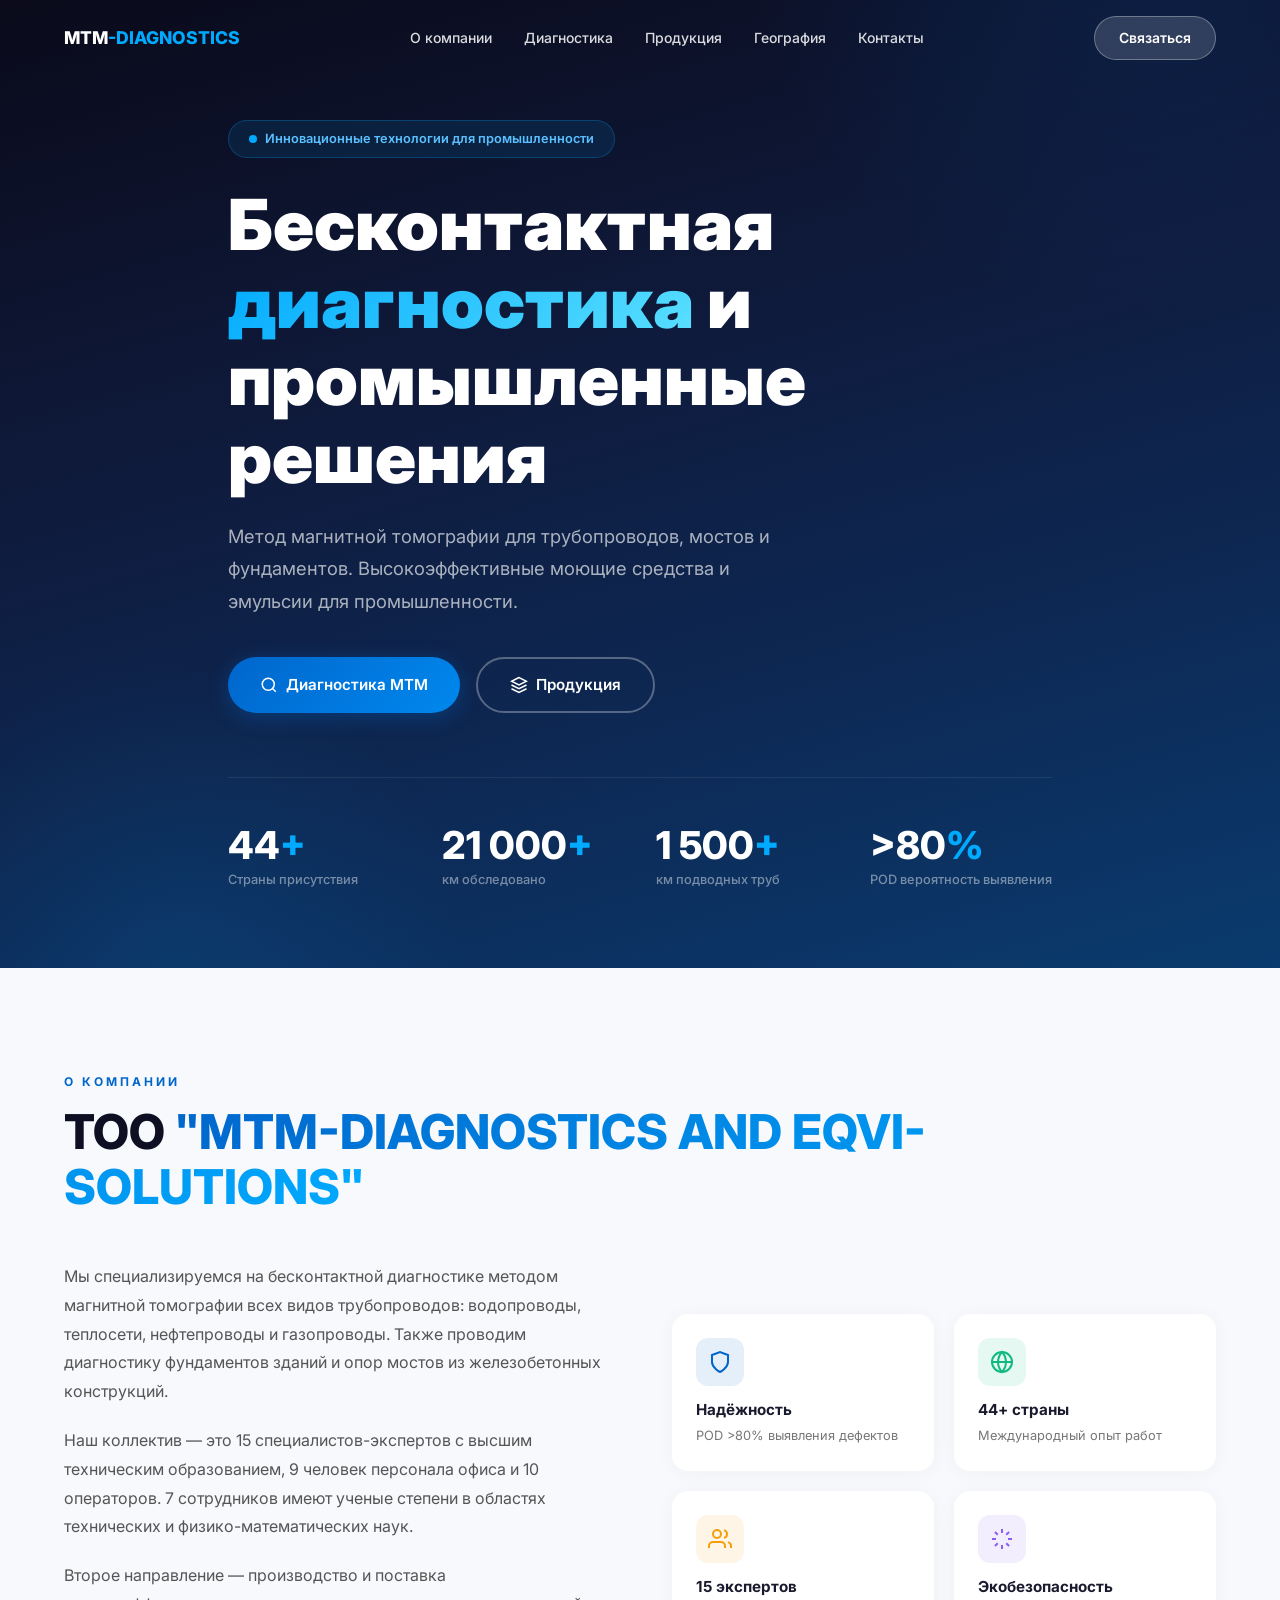
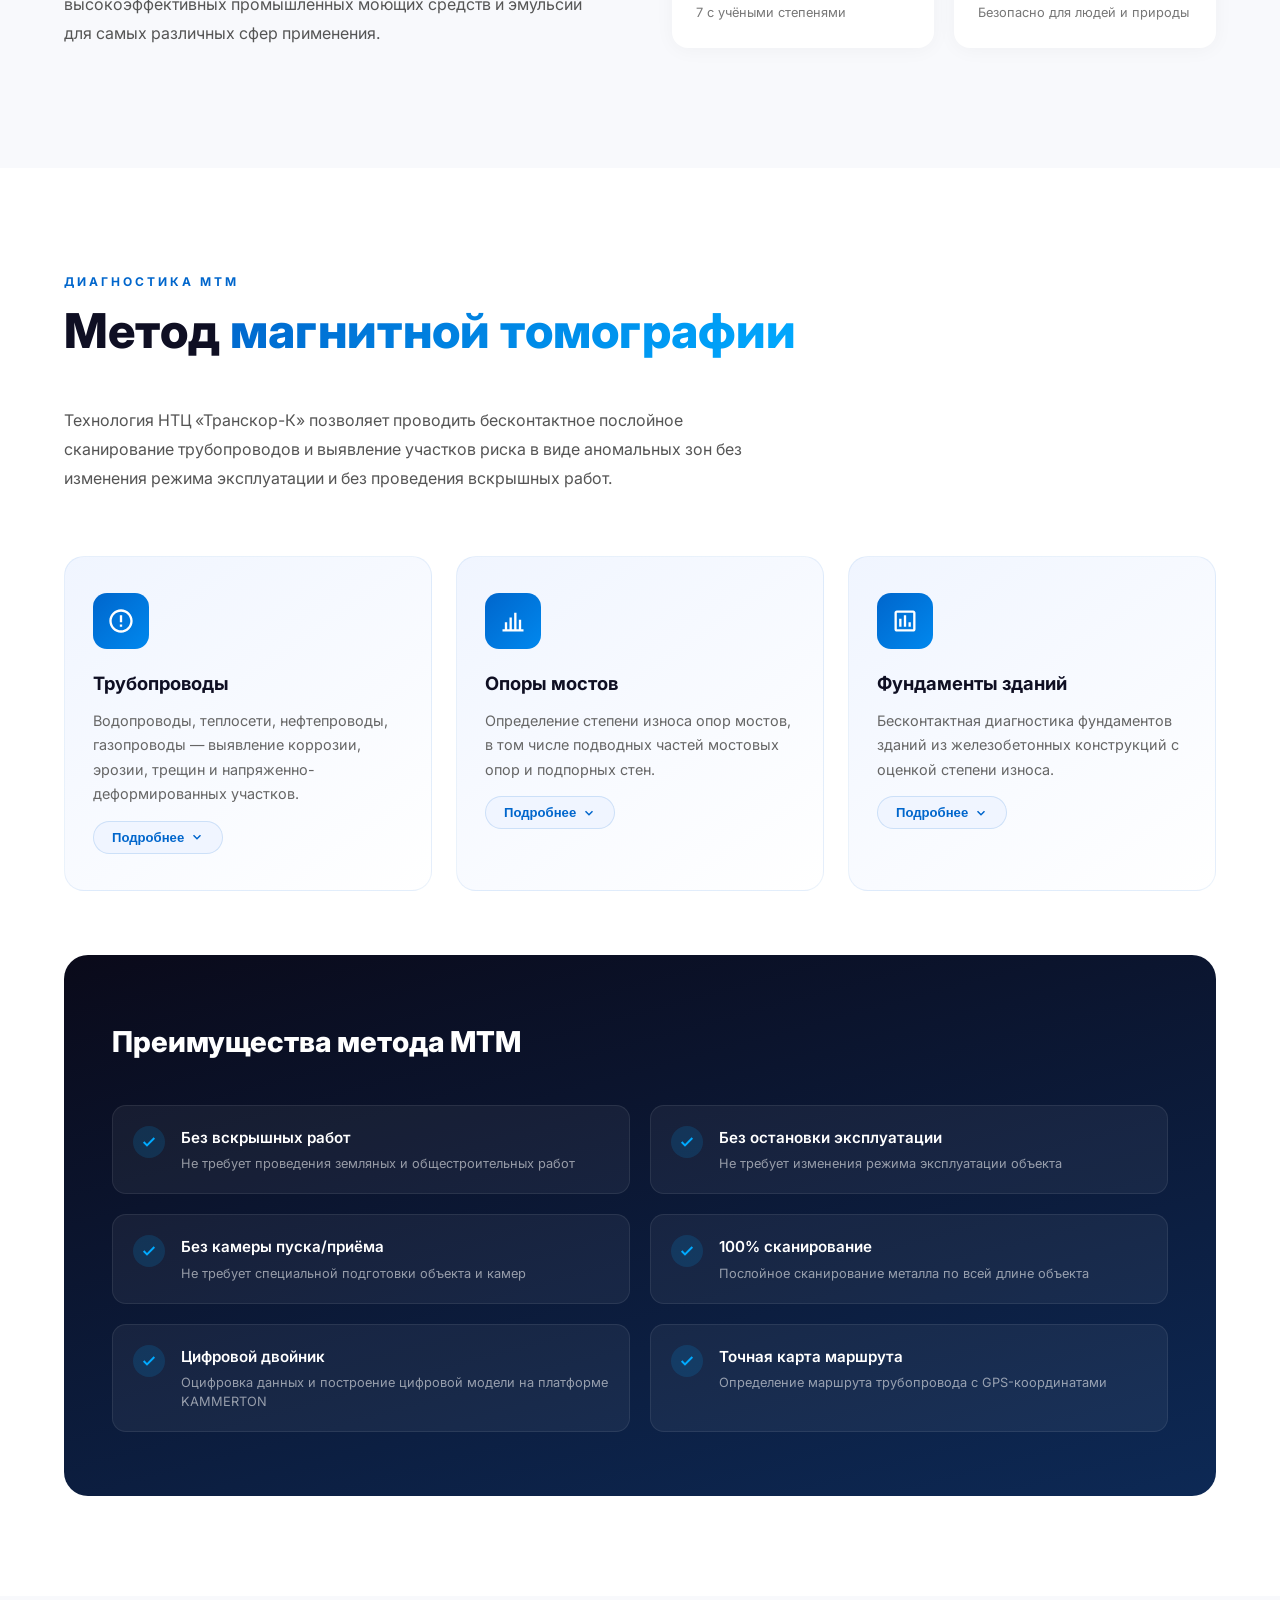
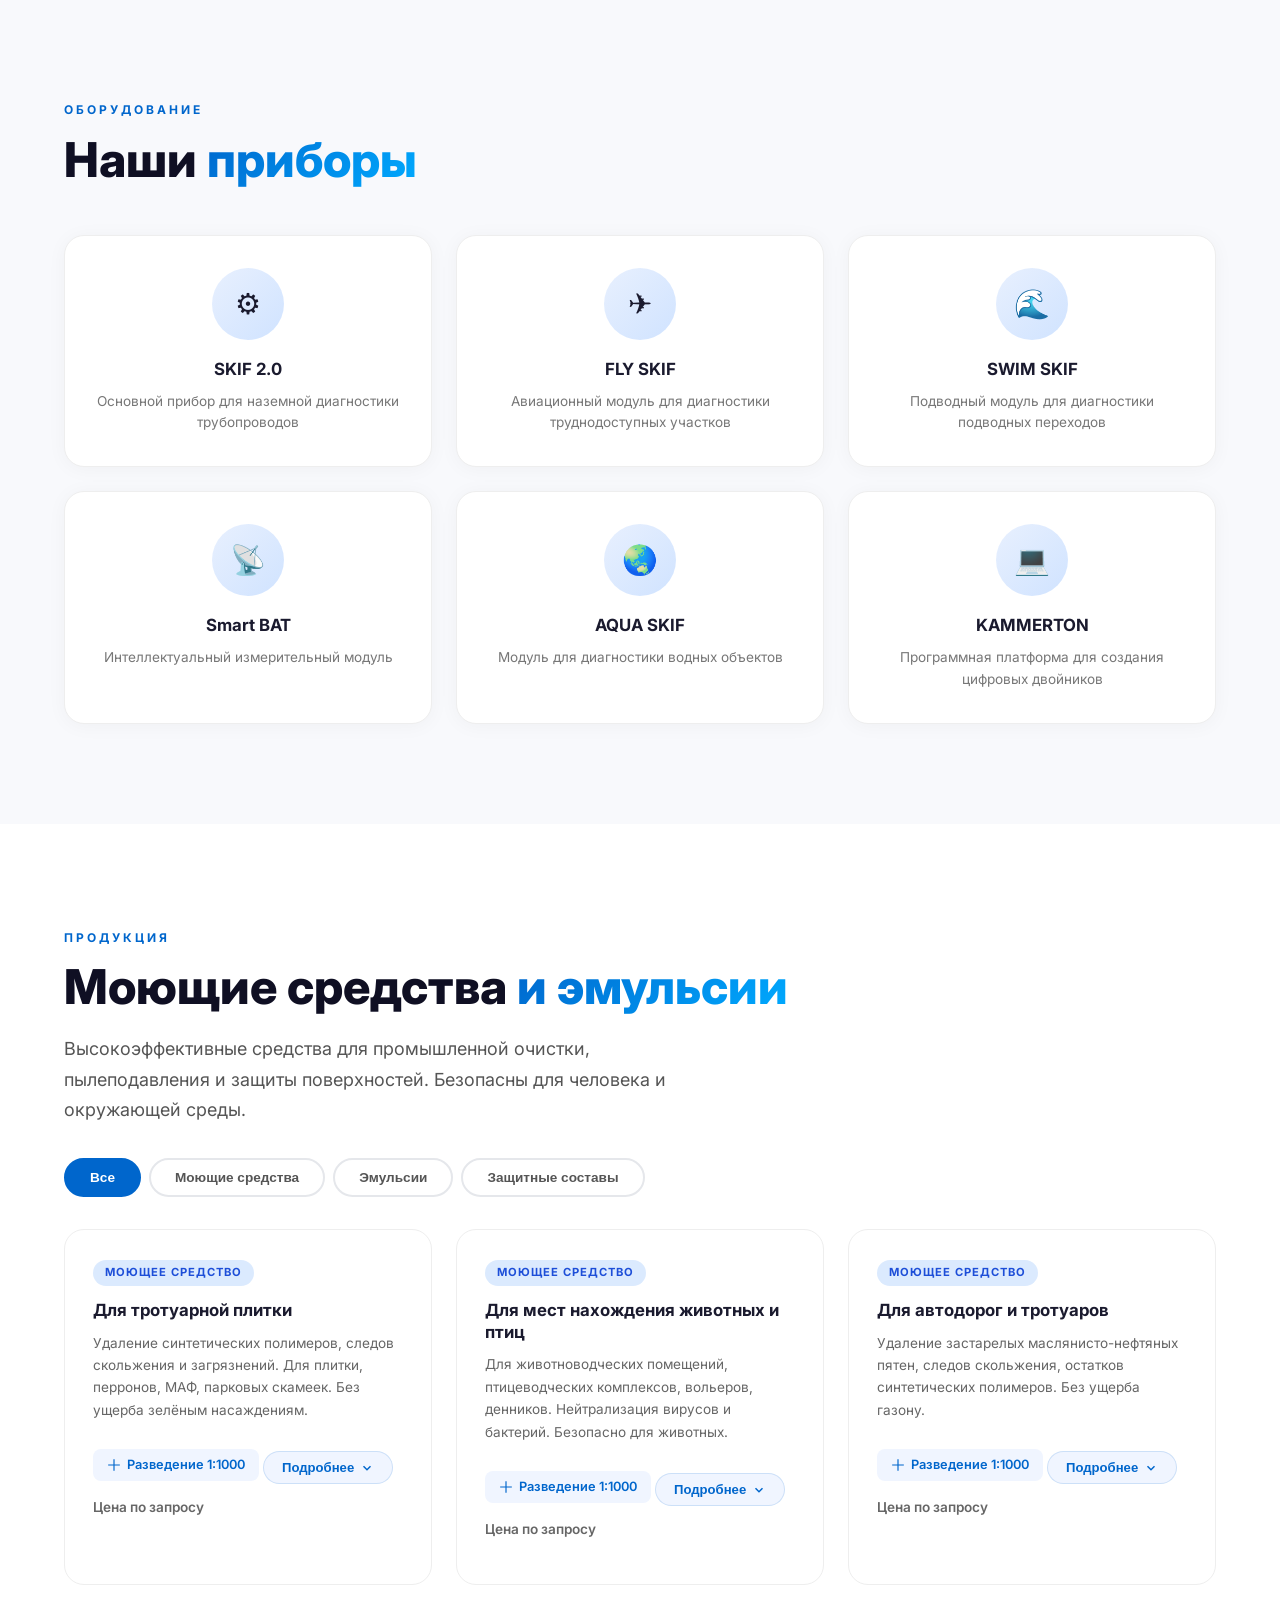
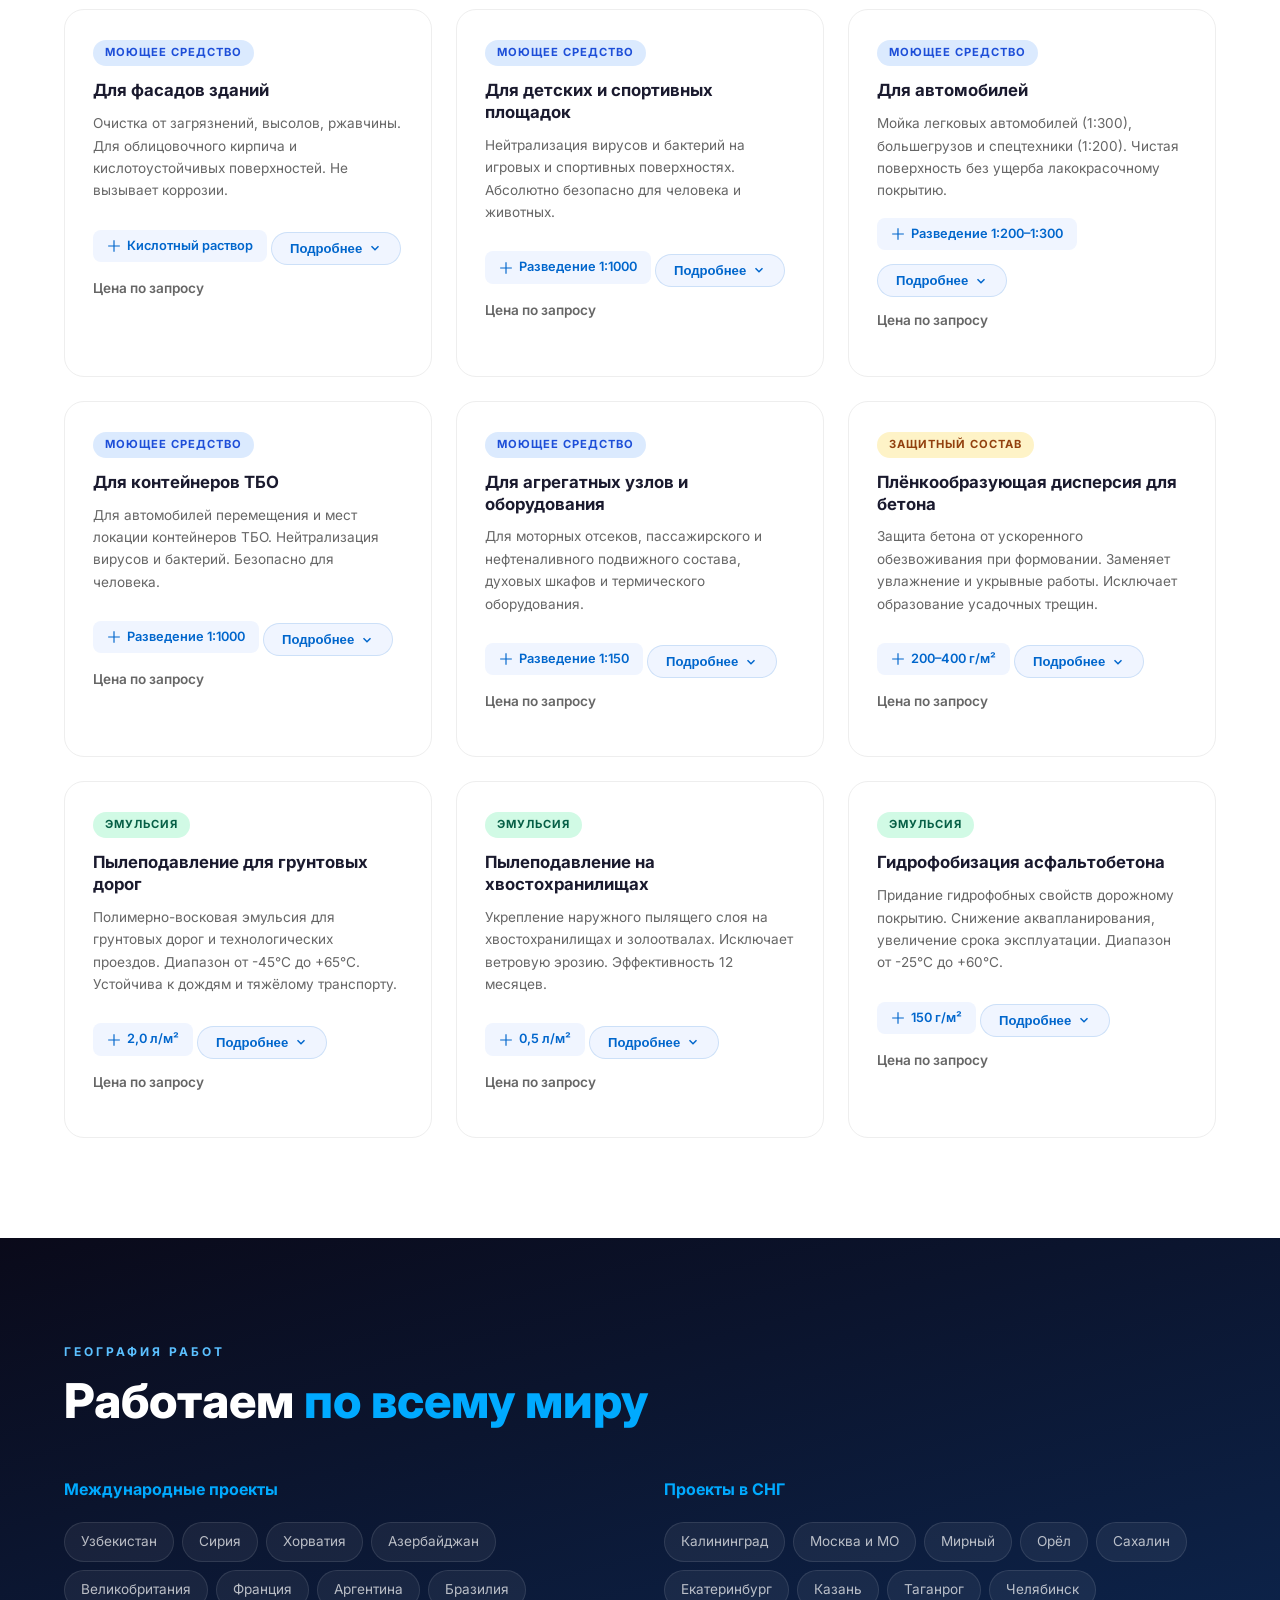
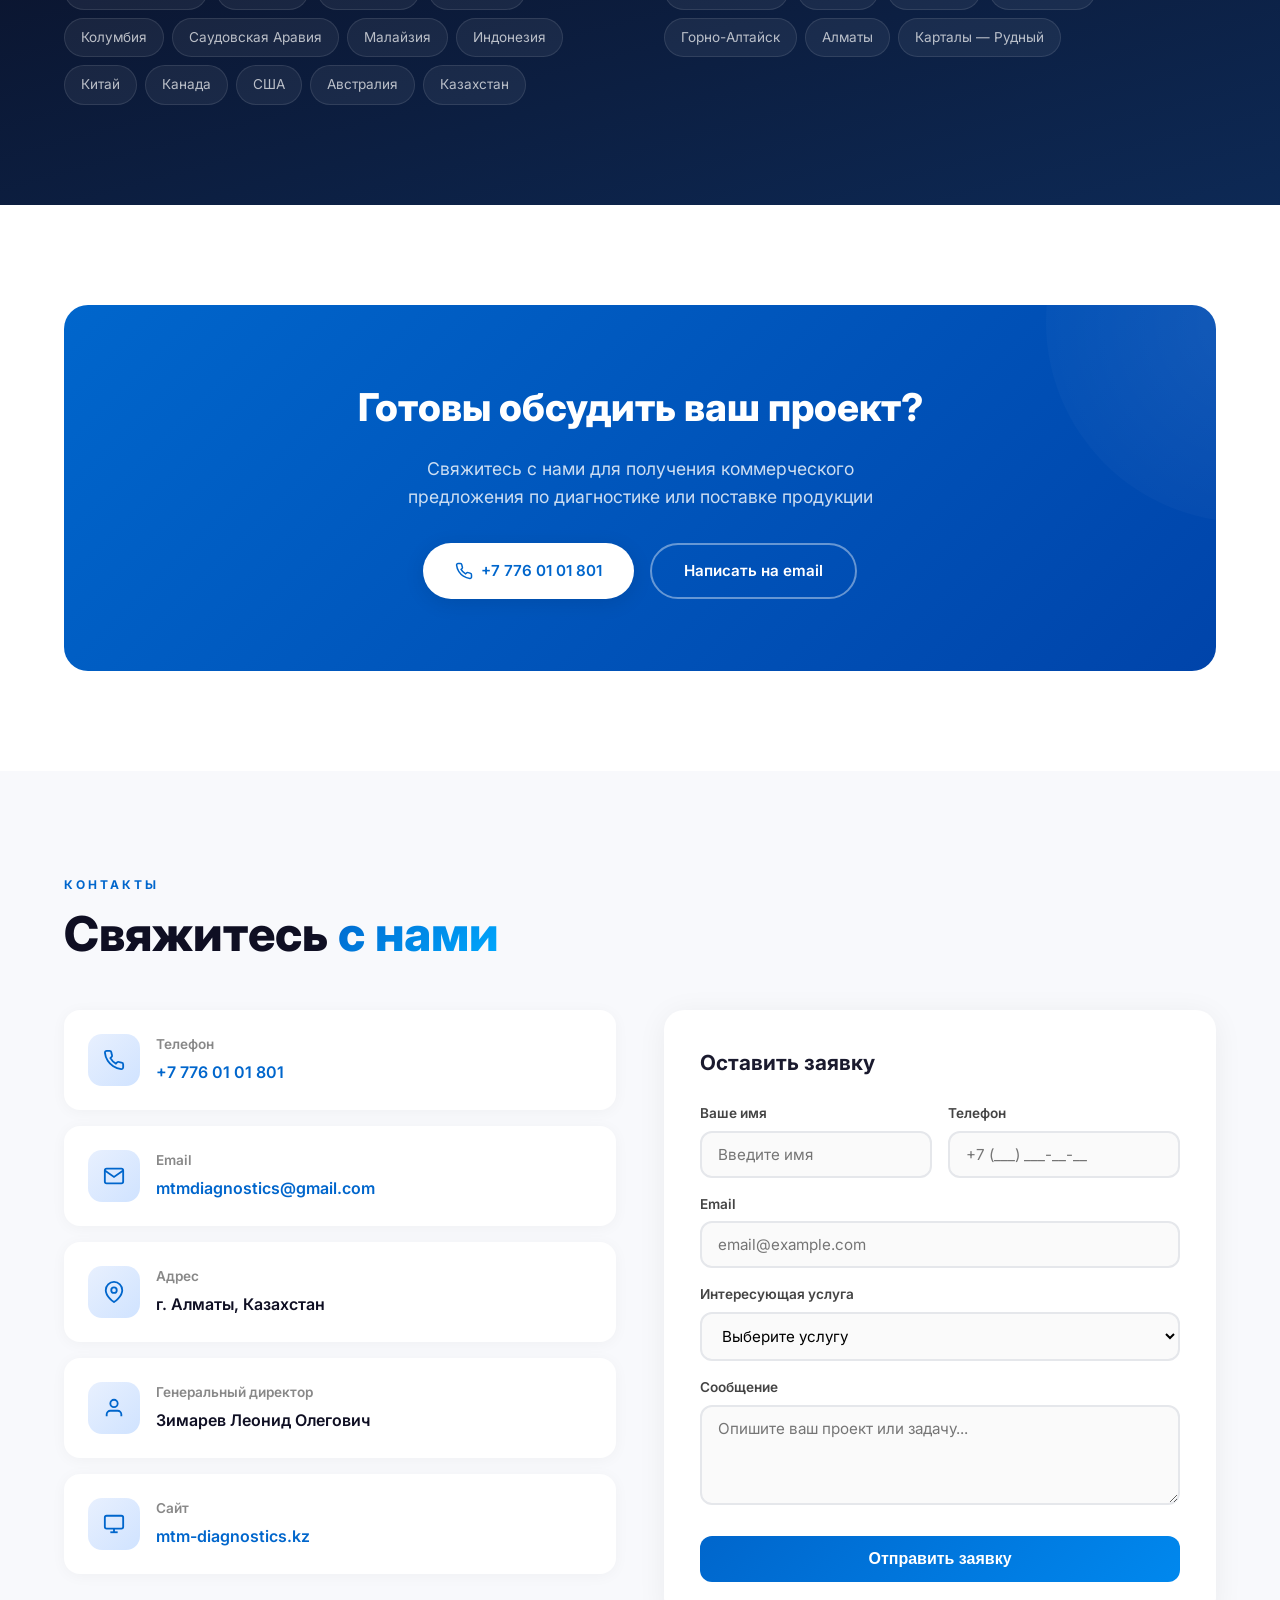
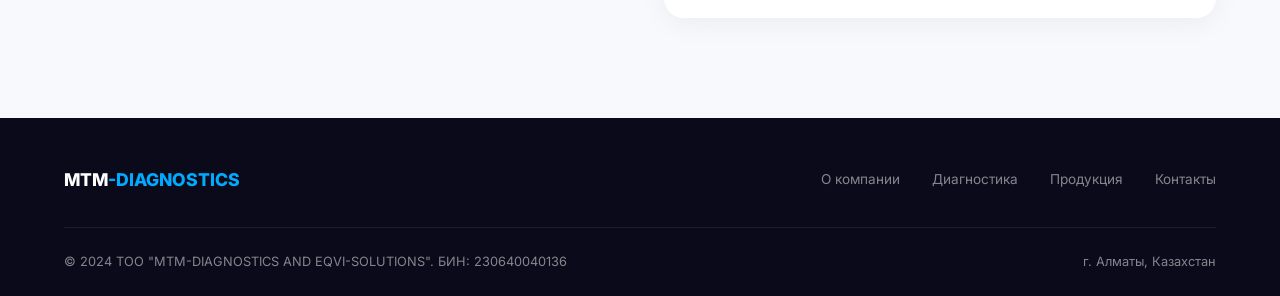
==== index.html @ fd458207 "Сайт MTM-DIAGNOSTICS AND EQVI-SOLUTIONS Одностраничный лендинг с двумя направлениями: - Бесконтактна" ====
<!DOCTYPE html>
<html lang="ru">
<head>
    <meta charset="UTF-8">
    <meta name="viewport" content="width=device-width, initial-scale=1.0">
    <title>MTM-DIAGNOSTICS AND EQVI-SOLUTIONS — Диагностика и промышленная химия</title>
    <link rel="preconnect" href="https://fonts.googleapis.com">
    <link href="https://fonts.googleapis.com/css2?family=Inter:wght@300;400;500;600;700;800;900&display=swap" rel="stylesheet">
    <style>
        /* ===== RESET & BASE ===== */
        *, *::before, *::after { margin: 0; padding: 0; box-sizing: border-box; }
        html { scroll-behavior: smooth; font-size: 16px; }
        body {
            font-family: 'Inter', sans-serif;
            color: #1a1a2e;
            background: #ffffff;
            line-height: 1.6;
            overflow-x: hidden;
        }
        a { text-decoration: none; color: inherit; }
        img { max-width: 100%; display: block; }

        /* ===== UTILITIES ===== */
        .container { max-width: 1200px; margin: 0 auto; padding: 0 24px; }
        .section { padding: 100px 0; }
        .section-label {
            display: inline-block;
            font-size: 0.75rem;
            font-weight: 700;
            letter-spacing: 3px;
            text-transform: uppercase;
            color: #0066CC;
            margin-bottom: 12px;
        }
        .section-title {
            font-size: clamp(2rem, 4vw, 3rem);
            font-weight: 800;
            line-height: 1.15;
            margin-bottom: 20px;
            color: #0f0f23;
        }
        .section-subtitle {
            font-size: 1.125rem;
            color: #555;
            max-width: 640px;
            line-height: 1.7;
        }
        .gradient-text {
            background: linear-gradient(135deg, #0066CC, #00AAFF);
            -webkit-background-clip: text;
            -webkit-text-fill-color: transparent;
            background-clip: text;
        }
        .btn {
            display: inline-flex;
            align-items: center;
            gap: 8px;
            padding: 14px 32px;
            border-radius: 50px;
            font-size: 0.95rem;
            font-weight: 600;
            cursor: pointer;
            border: none;
            transition: all 0.3s ease;
        }
        .btn-primary {
            background: linear-gradient(135deg, #0066CC, #0088EE);
            color: #fff;
            box-shadow: 0 4px 20px rgba(0, 102, 204, 0.35);
        }
        .btn-primary:hover {
            transform: translateY(-2px);
            box-shadow: 0 8px 30px rgba(0, 102, 204, 0.5);
        }
        .btn-outline {
            background: transparent;
            color: #0066CC;
            border: 2px solid #0066CC;
        }
        .btn-outline:hover {
            background: #0066CC;
            color: #fff;
        }
        .btn-white {
            background: #fff;
            color: #0066CC;
            box-shadow: 0 4px 20px rgba(0,0,0,0.1);
        }
        .btn-white:hover {
            transform: translateY(-2px);
            box-shadow: 0 8px 30px rgba(0,0,0,0.15);
        }

        /* ===== ANIMATIONS ===== */
        .fade-up {
            opacity: 0;
            transform: translateY(40px);
            transition: opacity 0.7s ease, transform 0.7s ease;
        }
        .fade-up.visible {
            opacity: 1;
            transform: translateY(0);
        }

        /* ===== NAVBAR ===== */
        .navbar {
            position: fixed;
            top: 0;
            left: 0;
            right: 0;
            z-index: 1000;
            padding: 16px 0;
            transition: all 0.3s ease;
        }
        .navbar.scrolled {
            background: rgba(255,255,255,0.95);
            backdrop-filter: blur(20px);
            box-shadow: 0 2px 30px rgba(0,0,0,0.06);
            padding: 10px 0;
        }
        .navbar .container {
            display: flex;
            justify-content: space-between;
            align-items: center;
        }
        .nav-logo {
            font-size: 1.1rem;
            font-weight: 800;
            color: #fff;
            transition: color 0.3s;
        }
        .navbar.scrolled .nav-logo { color: #0f0f23; }
        .nav-logo span { color: #00AAFF; }
        .nav-links {
            display: flex;
            list-style: none;
            gap: 32px;
        }
        .nav-links a {
            font-size: 0.875rem;
            font-weight: 500;
            color: rgba(255,255,255,0.85);
            transition: color 0.3s;
        }
        .navbar.scrolled .nav-links a { color: #444; }
        .nav-links a:hover { color: #00AAFF; }
        .nav-cta {
            font-size: 0.875rem;
            font-weight: 600;
            padding: 10px 24px;
            border-radius: 50px;
            background: rgba(255,255,255,0.15);
            color: #fff;
            border: 1px solid rgba(255,255,255,0.3);
            transition: all 0.3s;
        }
        .navbar.scrolled .nav-cta {
            background: #0066CC;
            color: #fff;
            border-color: #0066CC;
        }
        .nav-cta:hover { transform: translateY(-1px); }
        .nav-burger {
            display: none;
            flex-direction: column;
            gap: 5px;
            cursor: pointer;
            background: none;
            border: none;
            padding: 4px;
        }
        .nav-burger span {
            width: 24px;
            height: 2px;
            background: #fff;
            border-radius: 2px;
            transition: all 0.3s;
        }
        .navbar.scrolled .nav-burger span { background: #0f0f23; }

        /* ===== HERO ===== */
        .hero {
            position: relative;
            min-height: 100vh;
            display: flex;
            align-items: center;
            background: linear-gradient(165deg, #0a0a1a 0%, #0f1b3d 40%, #0d2955 70%, #0a3b6e 100%);
            overflow: hidden;
        }
        .hero::before {
            content: '';
            position: absolute;
            top: -50%;
            right: -20%;
            width: 800px;
            height: 800px;
            background: radial-gradient(circle, rgba(0,102,204,0.15) 0%, transparent 70%);
            border-radius: 50%;
        }
        .hero::after {
            content: '';
            position: absolute;
            bottom: -30%;
            left: -10%;
            width: 600px;
            height: 600px;
            background: radial-gradient(circle, rgba(0,170,255,0.1) 0%, transparent 70%);
            border-radius: 50%;
        }
        .hero-content {
            position: relative;
            z-index: 2;
            padding: 120px 0 80px;
        }
        .hero-badge {
            display: inline-flex;
            align-items: center;
            gap: 8px;
            padding: 8px 20px;
            background: rgba(0,170,255,0.1);
            border: 1px solid rgba(0,170,255,0.25);
            border-radius: 50px;
            font-size: 0.8rem;
            font-weight: 600;
            color: #5bc0ff;
            margin-bottom: 28px;
        }
        .hero-badge::before {
            content: '';
            width: 8px;
            height: 8px;
            background: #00AAFF;
            border-radius: 50%;
            animation: pulse 2s infinite;
        }
        @keyframes pulse {
            0%, 100% { opacity: 1; transform: scale(1); }
            50% { opacity: 0.5; transform: scale(1.5); }
        }
        .hero h1 {
            font-size: clamp(2.5rem, 5.5vw, 4.5rem);
            font-weight: 900;
            color: #fff;
            line-height: 1.1;
            margin-bottom: 24px;
            max-width: 800px;
        }
        .hero h1 .highlight {
            background: linear-gradient(135deg, #00AAFF, #5be0ff);
            -webkit-background-clip: text;
            -webkit-text-fill-color: transparent;
            background-clip: text;
        }
        .hero p {
            font-size: 1.15rem;
            color: rgba(255,255,255,0.65);
            max-width: 560px;
            line-height: 1.75;
            margin-bottom: 40px;
        }
        .hero-buttons { display: flex; gap: 16px; flex-wrap: wrap; margin-bottom: 64px; }
        .hero-stats {
            display: grid;
            grid-template-columns: repeat(4, 1fr);
            gap: 32px;
            padding-top: 48px;
            border-top: 1px solid rgba(255,255,255,0.08);
        }
        .hero-stat { text-align: left; }
        .hero-stat-value {
            font-size: clamp(1.8rem, 3vw, 2.5rem);
            font-weight: 800;
            color: #fff;
            line-height: 1;
            margin-bottom: 6px;
        }
        .hero-stat-value span { color: #00AAFF; }
        .hero-stat-label {
            font-size: 0.8rem;
            color: rgba(255,255,255,0.45);
            font-weight: 500;
            line-height: 1.4;
        }

        /* ===== ABOUT ===== */
        .about { background: #f8f9fc; }
        .about-grid {
            display: grid;
            grid-template-columns: 1fr 1fr;
            gap: 64px;
            align-items: center;
            margin-top: 48px;
        }
        .about-text p { color: #555; margin-bottom: 20px; line-height: 1.8; }
        .about-features {
            display: grid;
            grid-template-columns: 1fr 1fr;
            gap: 20px;
            margin-top: 32px;
        }
        .about-feature {
            background: #fff;
            border-radius: 16px;
            padding: 24px;
            box-shadow: 0 2px 20px rgba(0,0,0,0.04);
            transition: transform 0.3s, box-shadow 0.3s;
        }
        .about-feature:hover {
            transform: translateY(-4px);
            box-shadow: 0 8px 30px rgba(0,0,0,0.08);
        }
        .about-feature-icon {
            width: 48px;
            height: 48px;
            border-radius: 12px;
            display: flex;
            align-items: center;
            justify-content: center;
            font-size: 1.4rem;
            margin-bottom: 12px;
        }
        .about-feature h4 {
            font-size: 0.95rem;
            font-weight: 700;
            margin-bottom: 4px;
        }
        .about-feature p {
            font-size: 0.8rem;
            color: #777;
            margin: 0;
        }
        .icon-blue { background: rgba(0,102,204,0.1); color: #0066CC; }
        .icon-green { background: rgba(16,185,129,0.1); color: #10b981; }
        .icon-orange { background: rgba(245,158,11,0.1); color: #f59e0b; }
        .icon-purple { background: rgba(139,92,246,0.1); color: #8b5cf6; }

        /* ===== MTM DIAGNOSTICS ===== */
        .diagnostics { background: #fff; }
        .diag-intro { margin-top: 48px; margin-bottom: 64px; }
        .diag-intro p { color: #555; max-width: 720px; line-height: 1.8; }
        .diag-cards {
            display: grid;
            grid-template-columns: repeat(3, 1fr);
            gap: 24px;
            margin-bottom: 64px;
        }
        .diag-card {
            background: linear-gradient(145deg, #f0f5ff 0%, #fff 100%);
            border-radius: 20px;
            padding: 36px 28px;
            border: 1px solid rgba(0,102,204,0.08);
            transition: all 0.4s ease;
            position: relative;
            overflow: hidden;
        }
        .diag-card::before {
            content: '';
            position: absolute;
            top: 0;
            left: 0;
            right: 0;
            height: 3px;
            background: linear-gradient(90deg, #0066CC, #00AAFF);
            opacity: 0;
            transition: opacity 0.3s;
        }
        .diag-card:hover::before { opacity: 1; }
        .diag-card:hover {
            transform: translateY(-6px);
            box-shadow: 0 20px 50px rgba(0,102,204,0.1);
        }
        .diag-card-icon {
            width: 56px;
            height: 56px;
            border-radius: 14px;
            background: linear-gradient(135deg, #0066CC, #0088EE);
            display: flex;
            align-items: center;
            justify-content: center;
            margin-bottom: 20px;
        }
        .diag-card-icon svg { width: 28px; height: 28px; fill: #fff; }
        .diag-card h3 {
            font-size: 1.15rem;
            font-weight: 700;
            margin-bottom: 10px;
            color: #0f0f23;
        }
        .diag-card p {
            font-size: 0.9rem;
            color: #666;
            line-height: 1.7;
        }

        /* Advantages */
        .advantages {
            background: linear-gradient(165deg, #0a0a1a 0%, #0d2955 100%);
            border-radius: 24px;
            padding: 64px 48px;
            margin-top: 48px;
        }
        .advantages h3 {
            font-size: 1.8rem;
            font-weight: 800;
            color: #fff;
            margin-bottom: 40px;
        }
        .adv-grid {
            display: grid;
            grid-template-columns: repeat(2, 1fr);
            gap: 20px;
        }
        .adv-item {
            display: flex;
            gap: 16px;
            align-items: flex-start;
            padding: 20px;
            background: rgba(255,255,255,0.05);
            border-radius: 14px;
            border: 1px solid rgba(255,255,255,0.08);
            transition: background 0.3s;
        }
        .adv-item:hover { background: rgba(255,255,255,0.08); }
        .adv-check {
            flex-shrink: 0;
            width: 32px;
            height: 32px;
            border-radius: 50%;
            background: rgba(0,170,255,0.15);
            display: flex;
            align-items: center;
            justify-content: center;
        }
        .adv-check svg { width: 16px; height: 16px; stroke: #00AAFF; fill: none; }
        .adv-item h4 { font-size: 0.95rem; font-weight: 600; color: #fff; margin-bottom: 4px; }
        .adv-item p { font-size: 0.8rem; color: rgba(255,255,255,0.55); line-height: 1.5; }

        /* ===== EQUIPMENT ===== */
        .equipment { background: #f8f9fc; }
        .equip-grid {
            display: grid;
            grid-template-columns: repeat(3, 1fr);
            gap: 24px;
            margin-top: 48px;
        }
        .equip-card {
            background: #fff;
            border-radius: 20px;
            padding: 32px;
            text-align: center;
            box-shadow: 0 2px 20px rgba(0,0,0,0.04);
            transition: all 0.3s;
            border: 1px solid #eee;
        }
        .equip-card:hover {
            transform: translateY(-6px);
            box-shadow: 0 16px 40px rgba(0,0,0,0.08);
            border-color: #0066CC;
        }
        .equip-icon {
            width: 72px;
            height: 72px;
            border-radius: 50%;
            background: linear-gradient(135deg, #e8f0fe, #d0e3ff);
            display: flex;
            align-items: center;
            justify-content: center;
            margin: 0 auto 16px;
            font-size: 1.8rem;
        }
        .equip-card h4 { font-size: 1.05rem; font-weight: 700; margin-bottom: 8px; }
        .equip-card p { font-size: 0.85rem; color: #777; }

        /* ===== EXPANDABLE DETAILS ===== */
        .expand-btn {
            display: inline-flex;
            align-items: center;
            gap: 6px;
            margin-top: 14px;
            padding: 8px 18px;
            font-size: 0.82rem;
            font-weight: 600;
            color: #0066CC;
            background: #f0f5ff;
            border: 1px solid rgba(0,102,204,0.15);
            border-radius: 50px;
            cursor: pointer;
            transition: all 0.3s;
        }
        .expand-btn:hover {
            background: #0066CC;
            color: #fff;
            border-color: #0066CC;
        }
        .expand-btn:hover svg { stroke: #fff; }
        .expand-btn svg {
            width: 14px; height: 14px;
            stroke: #0066CC;
            fill: none;
            transition: transform 0.3s, stroke 0.3s;
        }
        .expand-btn.open svg { transform: rotate(180deg); }
        .expand-content {
            max-height: 0;
            overflow: hidden;
            transition: max-height 0.5s cubic-bezier(0.4, 0, 0.2, 1), padding 0.3s;
            padding: 0;
        }
        .expand-content.open {
            padding-top: 16px;
        }
        .expand-inner {
            padding: 20px;
            background: #f8f9fc;
            border-radius: 12px;
            border: 1px solid #e5e7eb;
            font-size: 0.85rem;
            color: #555;
            line-height: 1.75;
        }
        .expand-inner h5 {
            font-size: 0.9rem;
            font-weight: 700;
            color: #0f0f23;
            margin-bottom: 8px;
        }
        .expand-inner ul {
            margin: 8px 0 0 18px;
            list-style: disc;
        }
        .expand-inner ul li { margin-bottom: 4px; }
        .expand-inner .detail-badge {
            display: inline-block;
            padding: 3px 10px;
            background: #dbeafe;
            color: #1d4ed8;
            border-radius: 6px;
            font-size: 0.75rem;
            font-weight: 600;
            margin-right: 6px;
            margin-bottom: 6px;
        }
        /* Dark variant for advantages section */
        .adv-expand-content {
            max-height: 0;
            overflow: hidden;
            transition: max-height 0.5s cubic-bezier(0.4, 0, 0.2, 1);
        }
        .adv-expand-content.open { padding-top: 12px; }
        .adv-expand-inner {
            padding: 16px;
            background: rgba(255,255,255,0.06);
            border-radius: 10px;
            font-size: 0.8rem;
            color: rgba(255,255,255,0.6);
            line-height: 1.65;
            margin-top: 8px;
        }
        .expand-btn-dark {
            display: inline-flex;
            align-items: center;
            gap: 6px;
            margin-top: 10px;
            padding: 6px 14px;
            font-size: 0.75rem;
            font-weight: 600;
            color: #5bc0ff;
            background: rgba(0,170,255,0.1);
            border: 1px solid rgba(0,170,255,0.2);
            border-radius: 50px;
            cursor: pointer;
            transition: all 0.3s;
        }
        .expand-btn-dark:hover { background: rgba(0,170,255,0.2); }
        .expand-btn-dark svg { width: 12px; height: 12px; stroke: #5bc0ff; fill: none; transition: transform 0.3s; }
        .expand-btn-dark.open svg { transform: rotate(180deg); }

        /* ===== PRODUCTS ===== */
        .products { background: #fff; }
        .products-tabs {
            display: flex;
            gap: 8px;
            flex-wrap: wrap;
            margin: 32px 0;
        }
        .tab-btn {
            padding: 10px 24px;
            border-radius: 50px;
            font-size: 0.85rem;
            font-weight: 600;
            cursor: pointer;
            border: 2px solid #e5e7eb;
            background: #fff;
            color: #555;
            transition: all 0.3s;
        }
        .tab-btn.active, .tab-btn:hover {
            border-color: #0066CC;
            background: #0066CC;
            color: #fff;
        }
        .products-grid {
            display: grid;
            grid-template-columns: repeat(auto-fill, minmax(340px, 1fr));
            gap: 24px;
            margin-top: 12px;
        }
        .product-card {
            background: #fff;
            border-radius: 20px;
            border: 1px solid #eee;
            padding: 28px;
            transition: all 0.3s;
            position: relative;
        }
        .product-card:hover {
            transform: translateY(-4px);
            box-shadow: 0 16px 40px rgba(0,0,0,0.08);
            border-color: transparent;
        }
        .product-tag {
            display: inline-block;
            font-size: 0.7rem;
            font-weight: 700;
            letter-spacing: 1px;
            text-transform: uppercase;
            padding: 4px 12px;
            border-radius: 50px;
            margin-bottom: 14px;
        }
        .tag-wash { background: #dbeafe; color: #1d4ed8; }
        .tag-emulsion { background: #d1fae5; color: #065f46; }
        .tag-protect { background: #fef3c7; color: #92400e; }
        .product-card h4 {
            font-size: 1.05rem;
            font-weight: 700;
            margin-bottom: 10px;
            line-height: 1.3;
        }
        .product-card p {
            font-size: 0.85rem;
            color: #666;
            line-height: 1.65;
            margin-bottom: 16px;
        }
        .product-ratio {
            display: inline-flex;
            align-items: center;
            gap: 6px;
            font-size: 0.8rem;
            font-weight: 600;
            color: #0066CC;
            background: #f0f5ff;
            padding: 6px 14px;
            border-radius: 8px;
        }
        .product-price {
            font-size: 0.85rem;
            font-weight: 600;
            color: #0f0f23;
            margin-top: 12px;
        }

        /* ===== GEOGRAPHY ===== */
        .geography {
            background: linear-gradient(165deg, #0a0a1a, #0d2955);
            color: #fff;
        }
        .geo-grid {
            display: grid;
            grid-template-columns: 1fr 1fr;
            gap: 48px;
            margin-top: 48px;
        }
        .geo-block h4 {
            font-size: 1rem;
            font-weight: 700;
            margin-bottom: 20px;
            color: #00AAFF;
        }
        .geo-list {
            display: flex;
            flex-wrap: wrap;
            gap: 8px;
        }
        .geo-chip {
            padding: 8px 16px;
            background: rgba(255,255,255,0.06);
            border: 1px solid rgba(255,255,255,0.1);
            border-radius: 50px;
            font-size: 0.85rem;
            color: rgba(255,255,255,0.7);
            transition: all 0.3s;
        }
        .geo-chip:hover {
            background: rgba(0,170,255,0.15);
            border-color: rgba(0,170,255,0.3);
            color: #fff;
        }

        /* ===== CTA ===== */
        .cta-section {
            background: #fff;
            text-align: center;
        }
        .cta-box {
            background: linear-gradient(135deg, #0066CC, #0044AA);
            border-radius: 24px;
            padding: 72px 48px;
            color: #fff;
            position: relative;
            overflow: hidden;
        }
        .cta-box::before {
            content: '';
            position: absolute;
            top: -50%;
            right: -20%;
            width: 400px;
            height: 400px;
            background: radial-gradient(circle, rgba(255,255,255,0.08), transparent);
            border-radius: 50%;
        }
        .cta-box h2 {
            font-size: clamp(1.8rem, 3vw, 2.5rem);
            font-weight: 800;
            margin-bottom: 16px;
            position: relative;
        }
        .cta-box p {
            font-size: 1.1rem;
            opacity: 0.8;
            max-width: 500px;
            margin: 0 auto 32px;
            position: relative;
        }
        .cta-buttons {
            display: flex;
            justify-content: center;
            gap: 16px;
            flex-wrap: wrap;
            position: relative;
        }

        /* ===== CONTACTS ===== */
        .contacts { background: #f8f9fc; }
        .contacts-grid {
            display: grid;
            grid-template-columns: 1fr 1fr;
            gap: 48px;
            margin-top: 48px;
        }
        .contact-info-cards {
            display: flex;
            flex-direction: column;
            gap: 16px;
        }
        .contact-info-card {
            background: #fff;
            border-radius: 16px;
            padding: 24px;
            display: flex;
            gap: 16px;
            align-items: center;
            box-shadow: 0 2px 15px rgba(0,0,0,0.04);
            transition: transform 0.3s;
        }
        .contact-info-card:hover { transform: translateX(6px); }
        .contact-icon {
            width: 52px;
            height: 52px;
            border-radius: 14px;
            background: linear-gradient(135deg, #e8f0fe, #d0e3ff);
            display: flex;
            align-items: center;
            justify-content: center;
            flex-shrink: 0;
        }
        .contact-icon svg { width: 22px; height: 22px; stroke: #0066CC; fill: none; }
        .contact-info-card h4 { font-size: 0.85rem; font-weight: 600; color: #888; margin-bottom: 4px; }
        .contact-info-card p { font-size: 1rem; font-weight: 600; color: #0f0f23; }
        .contact-info-card a { color: #0066CC; }

        .contact-form {
            background: #fff;
            border-radius: 20px;
            padding: 36px;
            box-shadow: 0 4px 30px rgba(0,0,0,0.06);
        }
        .contact-form h3 {
            font-size: 1.3rem;
            font-weight: 700;
            margin-bottom: 24px;
        }
        .form-group { margin-bottom: 16px; }
        .form-group label {
            display: block;
            font-size: 0.85rem;
            font-weight: 600;
            color: #444;
            margin-bottom: 6px;
        }
        .form-group input,
        .form-group textarea,
        .form-group select {
            width: 100%;
            padding: 12px 16px;
            border: 2px solid #e5e7eb;
            border-radius: 12px;
            font-size: 0.95rem;
            font-family: inherit;
            transition: border-color 0.3s;
            background: #fafafa;
        }
        .form-group input:focus,
        .form-group textarea:focus,
        .form-group select:focus {
            outline: none;
            border-color: #0066CC;
            background: #fff;
        }
        .form-group textarea { resize: vertical; min-height: 100px; }
        .form-row { display: grid; grid-template-columns: 1fr 1fr; gap: 16px; }
        .form-submit {
            width: 100%;
            padding: 14px;
            border: none;
            border-radius: 12px;
            background: linear-gradient(135deg, #0066CC, #0088EE);
            color: #fff;
            font-size: 1rem;
            font-weight: 700;
            cursor: pointer;
            transition: all 0.3s;
            margin-top: 8px;
        }
        .form-submit:hover {
            transform: translateY(-2px);
            box-shadow: 0 8px 25px rgba(0,102,204,0.4);
        }

        /* ===== FOOTER ===== */
        .footer {
            background: #0a0a1a;
            color: rgba(255,255,255,0.5);
            padding: 48px 0 24px;
        }
        .footer-top {
            display: flex;
            justify-content: space-between;
            align-items: flex-start;
            padding-bottom: 32px;
            border-bottom: 1px solid rgba(255,255,255,0.08);
            margin-bottom: 24px;
        }
        .footer-logo {
            font-size: 1.1rem;
            font-weight: 800;
            color: #fff;
        }
        .footer-logo span { color: #00AAFF; }
        .footer-links {
            display: flex;
            gap: 32px;
            list-style: none;
        }
        .footer-links a {
            font-size: 0.85rem;
            transition: color 0.3s;
        }
        .footer-links a:hover { color: #00AAFF; }
        .footer-bottom {
            display: flex;
            justify-content: space-between;
            font-size: 0.8rem;
        }

        /* ===== MOBILE MENU ===== */
        .mobile-menu {
            display: none;
            position: fixed;
            top: 0;
            left: 0;
            right: 0;
            bottom: 0;
            background: rgba(10,10,26,0.97);
            z-index: 999;
            flex-direction: column;
            align-items: center;
            justify-content: center;
            gap: 24px;
        }
        .mobile-menu.open { display: flex; }
        .mobile-menu a {
            font-size: 1.3rem;
            font-weight: 600;
            color: #fff;
            transition: color 0.3s;
        }
        .mobile-menu a:hover { color: #00AAFF; }
        .mobile-close {
            position: absolute;
            top: 24px;
            right: 24px;
            font-size: 2rem;
            color: #fff;
            cursor: pointer;
            background: none;
            border: none;
        }

        /* ===== RESPONSIVE ===== */
        @media (max-width: 1024px) {
            .hero-stats { grid-template-columns: repeat(2, 1fr); gap: 24px; }
            .diag-cards { grid-template-columns: repeat(2, 1fr); }
            .about-grid { grid-template-columns: 1fr; gap: 40px; }
            .adv-grid { grid-template-columns: 1fr; }
        }
        @media (max-width: 768px) {
            .section { padding: 64px 0; }
            .nav-links, .nav-cta { display: none; }
            .nav-burger { display: flex; }
            .hero-stats { grid-template-columns: repeat(2, 1fr); }
            .diag-cards { grid-template-columns: 1fr; }
            .equip-grid { grid-template-columns: repeat(2, 1fr); }
            .products-grid { grid-template-columns: 1fr; }
            .geo-grid { grid-template-columns: 1fr; }
            .contacts-grid { grid-template-columns: 1fr; }
            .form-row { grid-template-columns: 1fr; }
            .advantages { padding: 40px 24px; }
            .footer-top { flex-direction: column; gap: 24px; }
            .footer-bottom { flex-direction: column; gap: 8px; }
            .cta-box { padding: 48px 24px; }
        }
        @media (max-width: 480px) {
            .hero-stats { grid-template-columns: 1fr 1fr; gap: 16px; }
            .equip-grid { grid-template-columns: 1fr; }
            .about-features { grid-template-columns: 1fr; }
        }
    </style>
</head>
<body>

<!-- NAVBAR -->
<nav class="navbar" id="navbar">
    <div class="container">
        <a href="#" class="nav-logo">MTM<span>-DIAGNOSTICS</span></a>
        <ul class="nav-links">
            <li><a href="#about">О компании</a></li>
            <li><a href="#diagnostics">Диагностика</a></li>
            <li><a href="#products">Продукция</a></li>
            <li><a href="#geography">География</a></li>
            <li><a href="#contacts">Контакты</a></li>
        </ul>
        <a href="#contacts" class="nav-cta">Связаться</a>
        <button class="nav-burger" onclick="toggleMenu()">
            <span></span><span></span><span></span>
        </button>
    </div>
</nav>

<!-- MOBILE MENU -->
<div class="mobile-menu" id="mobileMenu">
    <button class="mobile-close" onclick="toggleMenu()">&times;</button>
    <a href="#about" onclick="toggleMenu()">О компании</a>
    <a href="#diagnostics" onclick="toggleMenu()">Диагностика</a>
    <a href="#products" onclick="toggleMenu()">Продукция</a>
    <a href="#geography" onclick="toggleMenu()">География</a>
    <a href="#contacts" onclick="toggleMenu()">Контакты</a>
</div>

<!-- HERO -->
<section class="hero">
    <div class="container hero-content">
        <div class="hero-badge">Инновационные технологии для промышленности</div>
        <h1>Бесконтактная <span class="highlight">диагностика</span> и промышленные решения</h1>
        <p>Метод магнитной томографии для трубопроводов, мостов и фундаментов. Высокоэффективные моющие средства и эмульсии для промышленности.</p>
        <div class="hero-buttons">
            <a href="#diagnostics" class="btn btn-primary">
                <svg width="18" height="18" viewBox="0 0 24 24" fill="none" stroke="currentColor" stroke-width="2"><circle cx="11" cy="11" r="8"/><path d="m21 21-4.3-4.3"/></svg>
                Диагностика МТМ
            </a>
            <a href="#products" class="btn btn-outline" style="color:#fff;border-color:rgba(255,255,255,0.3);">
                <svg width="18" height="18" viewBox="0 0 24 24" fill="none" stroke="currentColor" stroke-width="2"><path d="M12 2L2 7l10 5 10-5-10-5z"/><path d="M2 17l10 5 10-5"/><path d="M2 12l10 5 10-5"/></svg>
                Продукция
            </a>
        </div>
        <div class="hero-stats">
            <div class="hero-stat">
                <div class="hero-stat-value">44<span>+</span></div>
                <div class="hero-stat-label">Страны присутствия</div>
            </div>
            <div class="hero-stat">
                <div class="hero-stat-value">21 000<span>+</span></div>
                <div class="hero-stat-label">км обследовано</div>
            </div>
            <div class="hero-stat">
                <div class="hero-stat-value">1 500<span>+</span></div>
                <div class="hero-stat-label">км подводных труб</div>
            </div>
            <div class="hero-stat">
                <div class="hero-stat-value">>80<span>%</span></div>
                <div class="hero-stat-label">POD вероятность выявления</div>
            </div>
        </div>
    </div>
</section>

<!-- ABOUT -->
<section class="section about" id="about">
    <div class="container">
        <div class="fade-up">
            <span class="section-label">О компании</span>
            <h2 class="section-title">ТОО <span class="gradient-text">"MTM-DIAGNOSTICS AND EQVI-SOLUTIONS"</span></h2>
        </div>
        <div class="about-grid">
            <div class="about-text fade-up">
                <p>Мы специализируемся на бесконтактной диагностике методом магнитной томографии всех видов трубопроводов: водопроводы, теплосети, нефтепроводы и газопроводы. Также проводим диагностику фундаментов зданий и опор мостов из железобетонных конструкций.</p>
                <p>Наш коллектив — это 15 специалистов-экспертов с высшим техническим образованием, 9 человек персонала офиса и 10 операторов. 7 сотрудников имеют ученые степени в областях технических и физико-математических наук.</p>
                <p>Второе направление — производство и поставка высокоэффективных промышленных моющих средств и эмульсий для самых различных сфер применения.</p>
            </div>
            <div class="about-features fade-up">
                <div class="about-feature">
                    <div class="about-feature-icon icon-blue">
                        <svg width="24" height="24" viewBox="0 0 24 24" fill="none" stroke="currentColor" stroke-width="2"><path d="M12 22s8-4 8-10V5l-8-3-8 3v7c0 6 8 10 8 10z"/></svg>
                    </div>
                    <h4>Надёжность</h4>
                    <p>POD >80% выявления дефектов</p>
                </div>
                <div class="about-feature">
                    <div class="about-feature-icon icon-green">
                        <svg width="24" height="24" viewBox="0 0 24 24" fill="none" stroke="currentColor" stroke-width="2"><circle cx="12" cy="12" r="10"/><path d="M2 12h20"/><path d="M12 2a15.3 15.3 0 0 1 4 10 15.3 15.3 0 0 1-4 10 15.3 15.3 0 0 1-4-10 15.3 15.3 0 0 1 4-10z"/></svg>
                    </div>
                    <h4>44+ страны</h4>
                    <p>Международный опыт работ</p>
                </div>
                <div class="about-feature">
                    <div class="about-feature-icon icon-orange">
                        <svg width="24" height="24" viewBox="0 0 24 24" fill="none" stroke="currentColor" stroke-width="2"><path d="M17 21v-2a4 4 0 0 0-4-4H5a4 4 0 0 0-4 4v2"/><circle cx="9" cy="7" r="4"/><path d="M23 21v-2a4 4 0 0 0-3-3.87"/><path d="M16 3.13a4 4 0 0 1 0 7.75"/></svg>
                    </div>
                    <h4>15 экспертов</h4>
                    <p>7 с учёными степенями</p>
                </div>
                <div class="about-feature">
                    <div class="about-feature-icon icon-purple">
                        <svg width="24" height="24" viewBox="0 0 24 24" fill="none" stroke="currentColor" stroke-width="2"><path d="M12 2v4m0 12v4M4.93 4.93l2.83 2.83m8.48 8.48l2.83 2.83M2 12h4m12 0h4M4.93 19.07l2.83-2.83m8.48-8.48l2.83-2.83"/></svg>
                    </div>
                    <h4>Экобезопасность</h4>
                    <p>Безопасно для людей и природы</p>
                </div>
            </div>
        </div>
    </div>
</section>

<!-- DIAGNOSTICS -->
<section class="section diagnostics" id="diagnostics">
    <div class="container">
        <div class="fade-up">
            <span class="section-label">Диагностика МТМ</span>
            <h2 class="section-title">Метод <span class="gradient-text">магнитной томографии</span></h2>
            <div class="diag-intro">
                <p>Технология НТЦ «Транскор-К» позволяет проводить бесконтактное послойное сканирование трубопроводов и выявление участков риска в виде аномальных зон без изменения режима эксплуатации и без проведения вскрышных работ.</p>
            </div>
        </div>

        <div class="diag-cards">
            <div class="diag-card fade-up">
                <div class="diag-card-icon">
                    <svg viewBox="0 0 24 24"><path d="M12 2C6.5 2 2 6.5 2 12s4.5 10 10 10 10-4.5 10-10S17.5 2 12 2zm0 18c-4.4 0-8-3.6-8-8s3.6-8 8-8 8 3.6 8 8-3.6 8-8 8zm-1-13h2v6h-2zm0 8h2v2h-2z"/></svg>
                </div>
                <h3>Трубопроводы</h3>
                <p>Водопроводы, теплосети, нефтепроводы, газопроводы — выявление коррозии, эрозии, трещин и напряженно-деформированных участков.</p>
                <button class="expand-btn" onclick="toggleExpand(this)">Подробнее <svg viewBox="0 0 24 24" stroke-width="2.5"><polyline points="6 9 12 15 18 9"/></svg></button>
                <div class="expand-content">
                    <div class="expand-inner">
                        <h5>Что выявляет диагностика трубопроводов:</h5>
                        <ul>
                            <li>Участки с концентраторами механических напряжений</li>
                            <li>Нарушение толщины стенки (коррозионный/эрозионный износ)</li>
                            <li>Трещины в кольцевых и продольных сварных швах</li>
                            <li>Зоны термического влияния сварки</li>
                            <li>Напряженно-деформированное состояние от локальных нагрузок</li>
                        </ul>
                        <div style="margin-top:12px;">
                            <span class="detail-badge">Теплосети</span>
                            <span class="detail-badge">Газопроводы</span>
                            <span class="detail-badge">Нефтепроводы</span>
                            <span class="detail-badge">Водопроводы</span>
                        </div>
                        <p style="margin-top:12px;">Ранжирование степени опасности участков: <strong>хорошее</strong>, <strong>допустимое</strong>, <strong>недопустимое</strong>. По итогам — полный отчёт с GPS-координатами и картами-схемами пролегания.</p>
                    </div>
                </div>
            </div>
            <div class="diag-card fade-up">
                <div class="diag-card-icon">
                    <svg viewBox="0 0 24 24"><path d="M3 21h18v-2H3v2zM5 13h2v6H5v-6zm4-4h2v10H9V9zm4-4h2v14h-2V5zm4 6h2v8h-2v-8z"/></svg>
                </div>
                <h3>Опоры мостов</h3>
                <p>Определение степени износа опор мостов, в том числе подводных частей мостовых опор и подпорных стен.</p>
                <button class="expand-btn" onclick="toggleExpand(this)">Подробнее <svg viewBox="0 0 24 24" stroke-width="2.5"><polyline points="6 9 12 15 18 9"/></svg></button>
                <div class="expand-content">
                    <div class="expand-inner">
                        <h5>Диагностика мостовых конструкций:</h5>
                        <ul>
                            <li>Оценка состояния железобетонных опор без контакта</li>
                            <li>Обследование подводных частей опор (модуль SWIM SKIF)</li>
                            <li>Выявление коррозии арматуры и бетона</li>
                            <li>Определение участков потери несущей способности</li>
                        </ul>
                        <p style="margin-top:12px;">Работы проводятся без ограничения движения транспорта и без водолазных работ для подводных частей.</p>
                    </div>
                </div>
            </div>
            <div class="diag-card fade-up">
                <div class="diag-card-icon">
                    <svg viewBox="0 0 24 24"><path d="M19 3H5c-1.1 0-2 .9-2 2v14c0 1.1.9 2 2 2h14c1.1 0 2-.9 2-2V5c0-1.1-.9-2-2-2zm0 16H5V5h14v14zM7 10h2v7H7zm4-3h2v10h-2zm4 6h2v4h-2z"/></svg>
                </div>
                <h3>Фундаменты зданий</h3>
                <p>Бесконтактная диагностика фундаментов зданий из железобетонных конструкций с оценкой степени износа.</p>
                <button class="expand-btn" onclick="toggleExpand(this)">Подробнее <svg viewBox="0 0 24 24" stroke-width="2.5"><polyline points="6 9 12 15 18 9"/></svg></button>
                <div class="expand-content">
                    <div class="expand-inner">
                        <h5>Диагностика фундаментов:</h5>
                        <ul>
                            <li>Определение степени износа фундамента без вскрытия</li>
                            <li>Выявление участков с потерей несущей способности</li>
                            <li>Оценка состояния арматурного каркаса</li>
                            <li>Прогнозирование остаточного ресурса</li>
                        </ul>
                        <p style="margin-top:12px;">Особенно актуально для зданий старого фонда, промышленных сооружений и объектов с подозрением на деформацию.</p>
                    </div>
                </div>
            </div>
        </div>

        <div class="advantages fade-up">
            <h3>Преимущества метода МТМ</h3>
            <div class="adv-grid">
                <div class="adv-item">
                    <div class="adv-check">
                        <svg viewBox="0 0 24 24" stroke-width="3"><polyline points="20 6 9 17 4 12"/></svg>
                    </div>
                    <div>
                        <h4>Без вскрышных работ</h4>
                        <p>Не требует проведения земляных и общестроительных работ</p>
                    </div>
                </div>
                <div class="adv-item">
                    <div class="adv-check">
                        <svg viewBox="0 0 24 24" stroke-width="3"><polyline points="20 6 9 17 4 12"/></svg>
                    </div>
                    <div>
                        <h4>Без остановки эксплуатации</h4>
                        <p>Не требует изменения режима эксплуатации объекта</p>
                    </div>
                </div>
                <div class="adv-item">
                    <div class="adv-check">
                        <svg viewBox="0 0 24 24" stroke-width="3"><polyline points="20 6 9 17 4 12"/></svg>
                    </div>
                    <div>
                        <h4>Без камеры пуска/приёма</h4>
                        <p>Не требует специальной подготовки объекта и камер</p>
                    </div>
                </div>
                <div class="adv-item">
                    <div class="adv-check">
                        <svg viewBox="0 0 24 24" stroke-width="3"><polyline points="20 6 9 17 4 12"/></svg>
                    </div>
                    <div>
                        <h4>100% сканирование</h4>
                        <p>Послойное сканирование металла по всей длине объекта</p>
                    </div>
                </div>
                <div class="adv-item">
                    <div class="adv-check">
                        <svg viewBox="0 0 24 24" stroke-width="3"><polyline points="20 6 9 17 4 12"/></svg>
                    </div>
                    <div>
                        <h4>Цифровой двойник</h4>
                        <p>Оцифровка данных и построение цифровой модели на платформе KAMMERTON</p>
                    </div>
                </div>
                <div class="adv-item">
                    <div class="adv-check">
                        <svg viewBox="0 0 24 24" stroke-width="3"><polyline points="20 6 9 17 4 12"/></svg>
                    </div>
                    <div>
                        <h4>Точная карта маршрута</h4>
                        <p>Определение маршрута трубопровода с GPS-координатами</p>
                    </div>
                </div>
            </div>
        </div>
    </div>
</section>

<!-- EQUIPMENT -->
<section class="section equipment">
    <div class="container">
        <div class="fade-up">
            <span class="section-label">Оборудование</span>
            <h2 class="section-title">Наши <span class="gradient-text">приборы</span></h2>
        </div>
        <div class="equip-grid">
            <div class="equip-card fade-up">
                <div class="equip-icon">&#9881;</div>
                <h4>SKIF 2.0</h4>
                <p>Основной прибор для наземной диагностики трубопроводов</p>
            </div>
            <div class="equip-card fade-up">
                <div class="equip-icon">&#9992;</div>
                <h4>FLY SKIF</h4>
                <p>Авиационный модуль для диагностики труднодоступных участков</p>
            </div>
            <div class="equip-card fade-up">
                <div class="equip-icon">&#127754;</div>
                <h4>SWIM SKIF</h4>
                <p>Подводный модуль для диагностики подводных переходов</p>
            </div>
            <div class="equip-card fade-up">
                <div class="equip-icon">&#128225;</div>
                <h4>Smart BAT</h4>
                <p>Интеллектуальный измерительный модуль</p>
            </div>
            <div class="equip-card fade-up">
                <div class="equip-icon">&#127759;</div>
                <h4>AQUA SKIF</h4>
                <p>Модуль для диагностики водных объектов</p>
            </div>
            <div class="equip-card fade-up">
                <div class="equip-icon">&#128187;</div>
                <h4>KAMMERTON</h4>
                <p>Программная платформа для создания цифровых двойников</p>
            </div>
        </div>
    </div>
</section>

<!-- PRODUCTS -->
<section class="section products" id="products">
    <div class="container">
        <div class="fade-up">
            <span class="section-label">Продукция</span>
            <h2 class="section-title">Моющие средства <span class="gradient-text">и эмульсии</span></h2>
            <p class="section-subtitle">Высокоэффективные средства для промышленной очистки, пылеподавления и защиты поверхностей. Безопасны для человека и окружающей среды.</p>
        </div>

        <div class="products-tabs fade-up">
            <button class="tab-btn active" onclick="filterProducts('all')">Все</button>
            <button class="tab-btn" onclick="filterProducts('wash')">Моющие средства</button>
            <button class="tab-btn" onclick="filterProducts('emulsion')">Эмульсии</button>
            <button class="tab-btn" onclick="filterProducts('protect')">Защитные составы</button>
        </div>

        <div class="products-grid" id="productsGrid">
            <!-- Моющие средства -->
            <div class="product-card fade-up" data-category="wash">
                <span class="product-tag tag-wash">Моющее средство</span>
                <h4>Для тротуарной плитки</h4>
                <p>Удаление синтетических полимеров, следов скольжения и загрязнений. Для плитки, перронов, МАФ, парковых скамеек. Без ущерба зелёным насаждениям.</p>
                <div class="product-ratio">
                    <svg width="14" height="14" viewBox="0 0 24 24" fill="none" stroke="currentColor" stroke-width="2"><path d="M12 2v20M2 12h20"/></svg>
                    Разведение 1:1000
                </div>
                <button class="expand-btn" onclick="toggleExpand(this)">Подробнее <svg viewBox="0 0 24 24" stroke-width="2.5"><polyline points="6 9 12 15 18 9"/></svg></button>
                <div class="expand-content">
                    <div class="expand-inner">
                        <h5>Применение и способ использования:</h5>
                        <p>Для мойки всех видов тротуарной/гранитной плитки, площадей вокзалов, ж/д перронов, мест ожидания общественного транспорта, МАФ, парковых скамеек и других форм благоустройства.</p>
                        <ul>
                            <li>Необходим технологический транспорт с системой водоподачи под давлением</li>
                            <li>Раствор готовится в соотношении 1:1000</li>
                            <li>Предварительное увлажнение и смыв моющего раствора не требуется</li>
                            <li>Ущерб зелёным насаждениям и газону исключается</li>
                        </ul>
                    </div>
                </div>
                <p class="product-price">Цена по запросу</p>
            </div>

            <div class="product-card fade-up" data-category="wash">
                <span class="product-tag tag-wash">Моющее средство</span>
                <h4>Для мест нахождения животных и птиц</h4>
                <p>Для животноводческих помещений, птицеводческих комплексов, вольеров, денников. Нейтрализация вирусов и бактерий. Безопасно для животных.</p>
                <div class="product-ratio">
                    <svg width="14" height="14" viewBox="0 0 24 24" fill="none" stroke="currentColor" stroke-width="2"><path d="M12 2v20M2 12h20"/></svg>
                    Разведение 1:1000
                </div>
                <button class="expand-btn" onclick="toggleExpand(this)">Подробнее <svg viewBox="0 0 24 24" stroke-width="2.5"><polyline points="6 9 12 15 18 9"/></svg></button>
                <div class="expand-content">
                    <div class="expand-inner">
                        <h5>Применение и способ использования:</h5>
                        <p>Для мойки животноводческих помещений и птицеводческих комплексов, зон ветеринарного обслуживания, вольеров, денников и других мест нахождения животных и птицы.</p>
                        <ul>
                            <li>Необходимо оборудование с водоподачей под давлением или ручная мойка</li>
                            <li>Средство разводится водой 1:1000</li>
                            <li>Предварительное увлажнение и смыв не обязательны</li>
                            <li>Абсолютно безопасно для человека и животных</li>
                            <li>Обеспечивает чистоту и нейтрализацию вирусов и бактерий</li>
                        </ul>
                    </div>
                </div>
                <p class="product-price">Цена по запросу</p>
            </div>

            <div class="product-card fade-up" data-category="wash">
                <span class="product-tag tag-wash">Моющее средство</span>
                <h4>Для автодорог и тротуаров</h4>
                <p>Удаление застарелых маслянисто-нефтяных пятен, следов скольжения, остатков синтетических полимеров. Без ущерба газону.</p>
                <div class="product-ratio">
                    <svg width="14" height="14" viewBox="0 0 24 24" fill="none" stroke="currentColor" stroke-width="2"><path d="M12 2v20M2 12h20"/></svg>
                    Разведение 1:1000
                </div>
                <button class="expand-btn" onclick="toggleExpand(this)">Подробнее <svg viewBox="0 0 24 24" stroke-width="2.5"><polyline points="6 9 12 15 18 9"/></svg></button>
                <div class="expand-content">
                    <div class="expand-inner">
                        <h5>Применение:</h5>
                        <ul>
                            <li>Необходим технологический транспорт с системой водоподачи под давлением</li>
                            <li>Раствор: в ёмкость с водой вносится средство в соотношении 1:1000</li>
                            <li>Обильный пролив автодороги / тротуара моющим раствором</li>
                            <li>Предварительное увлажнение и последующий смыв не требуются</li>
                            <li>Ущерб зелёным насаждениям и газону исключается</li>
                        </ul>
                    </div>
                </div>
                <p class="product-price">Цена по запросу</p>
            </div>

            <div class="product-card fade-up" data-category="wash">
                <span class="product-tag tag-wash">Моющее средство</span>
                <h4>Для фасадов зданий</h4>
                <p>Очистка от загрязнений, высолов, ржавчины. Для облицовочного кирпича и кислотоустойчивых поверхностей. Не вызывает коррозии.</p>
                <div class="product-ratio">
                    <svg width="14" height="14" viewBox="0 0 24 24" fill="none" stroke="currentColor" stroke-width="2"><path d="M12 2v20M2 12h20"/></svg>
                    Кислотный раствор
                </div>
                <button class="expand-btn" onclick="toggleExpand(this)">Подробнее <svg viewBox="0 0 24 24" stroke-width="2.5"><polyline points="6 9 12 15 18 9"/></svg></button>
                <div class="expand-content">
                    <div class="expand-inner">
                        <h5>Способ применения:</h5>
                        <ul>
                            <li>Наносится равномерным слоем на загрязнённую поверхность</li>
                            <li>Пауза 2–10 минут в зависимости от устойчивости загрязнения</li>
                            <li>Протирается мягким щетинистым инструментом</li>
                            <li>После обработки раствор смывается водой</li>
                        </ul>
                        <p style="margin-top:8px;color:#c0392b;font-weight:600;">Требуется соблюдение правил предосторожности по применению кислотных растворов.</p>
                    </div>
                </div>
                <p class="product-price">Цена по запросу</p>
            </div>

            <div class="product-card fade-up" data-category="wash">
                <span class="product-tag tag-wash">Моющее средство</span>
                <h4>Для детских и спортивных площадок</h4>
                <p>Нейтрализация вирусов и бактерий на игровых и спортивных поверхностях. Абсолютно безопасно для человека и животных.</p>
                <div class="product-ratio">
                    <svg width="14" height="14" viewBox="0 0 24 24" fill="none" stroke="currentColor" stroke-width="2"><path d="M12 2v20M2 12h20"/></svg>
                    Разведение 1:1000
                </div>
                <button class="expand-btn" onclick="toggleExpand(this)">Подробнее <svg viewBox="0 0 24 24" stroke-width="2.5"><polyline points="6 9 12 15 18 9"/></svg></button>
                <div class="expand-content">
                    <div class="expand-inner">
                        <h5>Применение:</h5>
                        <ul>
                            <li>Оборудование с водоподачей под давлением или ручная мойка</li>
                            <li>Средство разводится водой в соотношении 1:1000</li>
                            <li>Предварительное увлажнение и смыв не требуются</li>
                            <li>Абсолютно безопасно для человека и животных</li>
                        </ul>
                    </div>
                </div>
                <p class="product-price">Цена по запросу</p>
            </div>

            <div class="product-card fade-up" data-category="wash">
                <span class="product-tag tag-wash">Моющее средство</span>
                <h4>Для автомобилей</h4>
                <p>Мойка легковых автомобилей (1:300), большегрузов и спецтехники (1:200). Чистая поверхность без ущерба лакокрасочному покрытию.</p>
                <div class="product-ratio">
                    <svg width="14" height="14" viewBox="0 0 24 24" fill="none" stroke="currentColor" stroke-width="2"><path d="M12 2v20M2 12h20"/></svg>
                    Разведение 1:200–1:300
                </div>
                <button class="expand-btn" onclick="toggleExpand(this)">Подробнее <svg viewBox="0 0 24 24" stroke-width="2.5"><polyline points="6 9 12 15 18 9"/></svg></button>
                <div class="expand-content">
                    <div class="expand-inner">
                        <h5>Способ применения:</h5>
                        <ul>
                            <li>Оборудование с водоподачей под высоким давлением или ручная мойка</li>
                            <li>Легковые: разведение 1:300</li>
                            <li>Большегрузы, тракторы, спецтехника: разведение 1:200</li>
                            <li>Мойка под высоким давлением в два этапа с перерывом в 1 минуту</li>
                            <li>Перед сушкой произвести смыв моющего раствора водой</li>
                            <li>Без ущерба лакокрасочному покрытию</li>
                        </ul>
                    </div>
                </div>
                <p class="product-price">Цена по запросу</p>
            </div>

            <div class="product-card fade-up" data-category="wash">
                <span class="product-tag tag-wash">Моющее средство</span>
                <h4>Для контейнеров ТБО</h4>
                <p>Для автомобилей перемещения и мест локации контейнеров ТБО. Нейтрализация вирусов и бактерий. Безопасно для человека.</p>
                <div class="product-ratio">
                    <svg width="14" height="14" viewBox="0 0 24 24" fill="none" stroke="currentColor" stroke-width="2"><path d="M12 2v20M2 12h20"/></svg>
                    Разведение 1:1000
                </div>
                <button class="expand-btn" onclick="toggleExpand(this)">Подробнее <svg viewBox="0 0 24 24" stroke-width="2.5"><polyline points="6 9 12 15 18 9"/></svg></button>
                <div class="expand-content">
                    <div class="expand-inner">
                        <h5>Применение:</h5>
                        <ul>
                            <li>Необходимо оборудование с водоподачей под давлением или ручная мойка</li>
                            <li>Раствор: 1:1000</li>
                            <li>Предварительное увлажнение и смыв не обязательны</li>
                            <li>Безопасно для человека и животных</li>
                            <li>Нейтрализует вирусы и бактерии</li>
                        </ul>
                    </div>
                </div>
                <p class="product-price">Цена по запросу</p>
            </div>

            <div class="product-card fade-up" data-category="wash">
                <span class="product-tag tag-wash">Моющее средство</span>
                <h4>Для агрегатных узлов и оборудования</h4>
                <p>Для моторных отсеков, пассажирского и нефтеналивного подвижного состава, духовых шкафов и термического оборудования.</p>
                <div class="product-ratio">
                    <svg width="14" height="14" viewBox="0 0 24 24" fill="none" stroke="currentColor" stroke-width="2"><path d="M12 2v20M2 12h20"/></svg>
                    Разведение 1:150
                </div>
                <button class="expand-btn" onclick="toggleExpand(this)">Подробнее <svg viewBox="0 0 24 24" stroke-width="2.5"><polyline points="6 9 12 15 18 9"/></svg></button>
                <div class="expand-content">
                    <div class="expand-inner">
                        <h5>Применение:</h5>
                        <p>Нейтрализация маслянисто-нефтяных, химических, жировых и других устойчивых загрязнений.</p>
                        <ul>
                            <li>Мойка в два этапа с перерывом в 2 минуты</li>
                            <li>Средство разводится водой 1:150</li>
                            <li>Необходимо оборудование с водоподачей под высоким давлением или ручная мойка</li>
                        </ul>
                    </div>
                </div>
                <p class="product-price">Цена по запросу</p>
            </div>

            <!-- Защитные составы -->
            <div class="product-card fade-up" data-category="protect">
                <span class="product-tag tag-protect">Защитный состав</span>
                <h4>Плёнкообразующая дисперсия для бетона</h4>
                <p>Защита бетона от ускоренного обезвоживания при формовании. Заменяет увлажнение и укрывные работы. Исключает образование усадочных трещин.</p>
                <div class="product-ratio">
                    <svg width="14" height="14" viewBox="0 0 24 24" fill="none" stroke="currentColor" stroke-width="2"><path d="M12 2v20M2 12h20"/></svg>
                    200–400 г/м²
                </div>
                <button class="expand-btn" onclick="toggleExpand(this)">Подробнее <svg viewBox="0 0 24 24" stroke-width="2.5"><polyline points="6 9 12 15 18 9"/></svg></button>
                <div class="expand-content">
                    <div class="expand-inner">
                        <h5>Свойства и применение:</h5>
                        <ul>
                            <li>Улучшенные условия для гидратации бетона</li>
                            <li>Повышение прочностных характеристик</li>
                            <li>Снижение эффекта «шелушения» бетонных конструкций</li>
                            <li>Исключение образования усадочных трещин</li>
                            <li>Наносится методом поверхностного орошения: 200–400 г/м²</li>
                            <li>Горизонтальные поверхности — при достижении проектной толщины</li>
                            <li>Вертикальные — при снятии опалубки</li>
                            <li>Поставка в ёмкостях от 20 до 1000 литров</li>
                        </ul>
                        <p style="margin-top:8px;">Безопасность подтверждена Государственными лабораториями. Применяется при положительных температурах.</p>
                    </div>
                </div>
                <p class="product-price">Цена по запросу</p>
            </div>

            <!-- Эмульсии -->
            <div class="product-card fade-up" data-category="emulsion">
                <span class="product-tag tag-emulsion">Эмульсия</span>
                <h4>Пылеподавление для грунтовых дорог</h4>
                <p>Полимерно-восковая эмульсия для грунтовых дорог и технологических проездов. Диапазон от -45&deg;C до +65&deg;C. Устойчива к дождям и тяжёлому транспорту.</p>
                <div class="product-ratio">
                    <svg width="14" height="14" viewBox="0 0 24 24" fill="none" stroke="currentColor" stroke-width="2"><path d="M12 2v20M2 12h20"/></svg>
                    2,0 л/м²
                </div>
                <button class="expand-btn" onclick="toggleExpand(this)">Подробнее <svg viewBox="0 0 24 24" stroke-width="2.5"><polyline points="6 9 12 15 18 9"/></svg></button>
                <div class="expand-content">
                    <div class="expand-inner">
                        <h5>Принцип действия:</h5>
                        <p>После внесения эмульсии пылящие частицы склеиваются, образуя агломерат полимерно-грунтового матрикса с остаточной липкостью. Новые частицы пыли интегрируются в обработанную поверхность.</p>
                        <ul>
                            <li>Не вымывается дождевыми осадками</li>
                            <li>Устойчива к температурным колебаниям (-45&deg;C...+65&deg;C)</li>
                            <li>Пыль не поднимается при движении тяжёлых грузовиков</li>
                            <li>Сцепление автомобильных шин не ухудшается</li>
                            <li>Взрывные работы не разрушают обработанный слой</li>
                            <li>Расход: 2,0 л/м²</li>
                        </ul>
                        <p style="margin-top:8px;">Не является реагентом. Безопасность подтверждена Государственными лабораториями.</p>
                    </div>
                </div>
                <p class="product-price">Цена по запросу</p>
            </div>

            <div class="product-card fade-up" data-category="emulsion">
                <span class="product-tag tag-emulsion">Эмульсия</span>
                <h4>Пылеподавление на хвостохранилищах</h4>
                <p>Укрепление наружного пылящего слоя на хвостохранилищах и золоотвалах. Исключает ветровую эрозию. Эффективность 12 месяцев.</p>
                <div class="product-ratio">
                    <svg width="14" height="14" viewBox="0 0 24 24" fill="none" stroke="currentColor" stroke-width="2"><path d="M12 2v20M2 12h20"/></svg>
                    0,5 л/м²
                </div>
                <button class="expand-btn" onclick="toggleExpand(this)">Подробнее <svg viewBox="0 0 24 24" stroke-width="2.5"><polyline points="6 9 12 15 18 9"/></svg></button>
                <div class="expand-content">
                    <div class="expand-inner">
                        <h5>Принцип действия:</h5>
                        <ul>
                            <li>Укрепление наружного пылящего слоя</li>
                            <li>Исключение ветровой эрозии</li>
                            <li>Не вымывается дождевыми осадками</li>
                            <li>Диапазон: -45&deg;C...+65&deg;C</li>
                            <li>Эффективность в течение 12 месяцев</li>
                            <li>Расход: 0,5 л/м²</li>
                            <li>Стандартный технологический транспорт с системой полива/орошения</li>
                        </ul>
                        <p style="margin-top:8px;">Не является реагентом. Безопасность подтверждена Государственными лабораториями.</p>
                    </div>
                </div>
                <p class="product-price">Цена по запросу</p>
            </div>

            <div class="product-card fade-up" data-category="emulsion">
                <span class="product-tag tag-emulsion">Эмульсия</span>
                <h4>Гидрофобизация асфальтобетона</h4>
                <p>Придание гидрофобных свойств дорожному покрытию. Снижение аквапланирования, увеличение срока эксплуатации. Диапазон от -25&deg;C до +60&deg;C.</p>
                <div class="product-ratio">
                    <svg width="14" height="14" viewBox="0 0 24 24" fill="none" stroke="currentColor" stroke-width="2"><path d="M12 2v20M2 12h20"/></svg>
                    150 г/м²
                </div>
                <button class="expand-btn" onclick="toggleExpand(this)">Подробнее <svg viewBox="0 0 24 24" stroke-width="2.5"><polyline points="6 9 12 15 18 9"/></svg></button>
                <div class="expand-content">
                    <div class="expand-inner">
                        <h5>Эффекты обработки:</h5>
                        <ul>
                            <li>Покрытие приобретает гидрофобные свойства и быстрое водоотведение</li>
                            <li>Уменьшается толщина слоя воды — снижение риска аквапланирования</li>
                            <li>Недопущение проникновения воды в межсезонье</li>
                            <li>Снижение разрушения при отрицательных температурах</li>
                            <li>Не вымывается дождями, устойчива к экстремальным температурам</li>
                            <li>Сцепление шин не ухудшается</li>
                            <li>При мойке пыль скатывается в систему водоотведения</li>
                            <li>Расход: 150 г/м²</li>
                        </ul>
                        <p style="margin-top:8px;">Не является реагентом. Безопасность подтверждена Государственными лабораториями.</p>
                    </div>
                </div>
                <p class="product-price">Цена по запросу</p>
            </div>
        </div>
    </div>
</section>

<!-- GEOGRAPHY -->
<section class="section geography" id="geography">
    <div class="container">
        <div class="fade-up">
            <span class="section-label" style="color:#5bc0ff;">География работ</span>
            <h2 class="section-title" style="color:#fff;">Работаем <span style="color:#00AAFF;">по всему миру</span></h2>
        </div>
        <div class="geo-grid fade-up">
            <div class="geo-block">
                <h4>Международные проекты</h4>
                <div class="geo-list">
                    <span class="geo-chip">Узбекистан</span>
                    <span class="geo-chip">Сирия</span>
                    <span class="geo-chip">Хорватия</span>
                    <span class="geo-chip">Азербайджан</span>
                    <span class="geo-chip">Великобритания</span>
                    <span class="geo-chip">Франция</span>
                    <span class="geo-chip">Аргентина</span>
                    <span class="geo-chip">Бразилия</span>
                    <span class="geo-chip">Колумбия</span>
                    <span class="geo-chip">Саудовская Аравия</span>
                    <span class="geo-chip">Малайзия</span>
                    <span class="geo-chip">Индонезия</span>
                    <span class="geo-chip">Китай</span>
                    <span class="geo-chip">Канада</span>
                    <span class="geo-chip">США</span>
                    <span class="geo-chip">Австралия</span>
                    <span class="geo-chip">Казахстан</span>
                </div>
            </div>
            <div class="geo-block">
                <h4>Проекты в СНГ</h4>
                <div class="geo-list">
                    <span class="geo-chip">Калининград</span>
                    <span class="geo-chip">Москва и МО</span>
                    <span class="geo-chip">Мирный</span>
                    <span class="geo-chip">Орёл</span>
                    <span class="geo-chip">Сахалин</span>
                    <span class="geo-chip">Екатеринбург</span>
                    <span class="geo-chip">Казань</span>
                    <span class="geo-chip">Таганрог</span>
                    <span class="geo-chip">Челябинск</span>
                    <span class="geo-chip">Горно-Алтайск</span>
                    <span class="geo-chip">Алматы</span>
                    <span class="geo-chip">Карталы — Рудный</span>
                </div>
            </div>
        </div>
    </div>
</section>

<!-- CTA -->
<section class="section cta-section">
    <div class="container">
        <div class="cta-box fade-up">
            <h2>Готовы обсудить ваш проект?</h2>
            <p>Свяжитесь с нами для получения коммерческого предложения по диагностике или поставке продукции</p>
            <div class="cta-buttons">
                <a href="tel:+77760101801" class="btn btn-white">
                    <svg width="18" height="18" viewBox="0 0 24 24" fill="none" stroke="currentColor" stroke-width="2"><path d="M22 16.92v3a2 2 0 01-2.18 2 19.79 19.79 0 01-8.63-3.07 19.5 19.5 0 01-6-6 19.79 19.79 0 01-3.07-8.67A2 2 0 014.11 2h3a2 2 0 012 1.72c.127.96.361 1.903.7 2.81a2 2 0 01-.45 2.11L8.09 9.91a16 16 0 006 6l1.27-1.27a2 2 0 012.11-.45c.907.339 1.85.573 2.81.7A2 2 0 0122 16.92z"/></svg>
                    +7 776 01 01 801
                </a>
                <a href="mailto:mtmdiagnostics@gmail.com" class="btn btn-outline" style="color:#fff;border-color:rgba(255,255,255,0.4);">
                    Написать на email
                </a>
            </div>
        </div>
    </div>
</section>

<!-- CONTACTS -->
<section class="section contacts" id="contacts">
    <div class="container">
        <div class="fade-up">
            <span class="section-label">Контакты</span>
            <h2 class="section-title">Свяжитесь <span class="gradient-text">с нами</span></h2>
        </div>
        <div class="contacts-grid">
            <div class="contact-info-cards fade-up">
                <div class="contact-info-card">
                    <div class="contact-icon">
                        <svg viewBox="0 0 24 24" stroke-width="2"><path d="M22 16.92v3a2 2 0 01-2.18 2 19.79 19.79 0 01-8.63-3.07 19.5 19.5 0 01-6-6 19.79 19.79 0 01-3.07-8.67A2 2 0 014.11 2h3a2 2 0 012 1.72c.127.96.361 1.903.7 2.81a2 2 0 01-.45 2.11L8.09 9.91a16 16 0 006 6l1.27-1.27a2 2 0 012.11-.45c.907.339 1.85.573 2.81.7A2 2 0 0122 16.92z"/></svg>
                    </div>
                    <div>
                        <h4>Телефон</h4>
                        <p><a href="tel:+77760101801">+7 776 01 01 801</a></p>
                    </div>
                </div>
                <div class="contact-info-card">
                    <div class="contact-icon">
                        <svg viewBox="0 0 24 24" stroke-width="2"><path d="M4 4h16c1.1 0 2 .9 2 2v12c0 1.1-.9 2-2 2H4c-1.1 0-2-.9-2-2V6c0-1.1.9-2 2-2z"/><polyline points="22,6 12,13 2,6"/></svg>
                    </div>
                    <div>
                        <h4>Email</h4>
                        <p><a href="mailto:mtmdiagnostics@gmail.com">mtmdiagnostics@gmail.com</a></p>
                    </div>
                </div>
                <div class="contact-info-card">
                    <div class="contact-icon">
                        <svg viewBox="0 0 24 24" stroke-width="2"><path d="M21 10c0 7-9 13-9 13s-9-6-9-13a9 9 0 0118 0z"/><circle cx="12" cy="10" r="3"/></svg>
                    </div>
                    <div>
                        <h4>Адрес</h4>
                        <p>г. Алматы, Казахстан</p>
                    </div>
                </div>
                <div class="contact-info-card">
                    <div class="contact-icon">
                        <svg viewBox="0 0 24 24" stroke-width="2"><path d="M20 21v-2a4 4 0 00-4-4H8a4 4 0 00-4 4v2"/><circle cx="12" cy="7" r="4"/></svg>
                    </div>
                    <div>
                        <h4>Генеральный директор</h4>
                        <p>Зимарев Леонид Олегович</p>
                    </div>
                </div>
                <div class="contact-info-card">
                    <div class="contact-icon">
                        <svg viewBox="0 0 24 24" stroke-width="2"><rect x="2" y="3" width="20" height="14" rx="2" ry="2"/><line x1="8" y1="21" x2="16" y2="21"/><line x1="12" y1="17" x2="12" y2="21"/></svg>
                    </div>
                    <div>
                        <h4>Сайт</h4>
                        <p><a href="https://mtm-diagnostics.kz" target="_blank">mtm-diagnostics.kz</a></p>
                    </div>
                </div>
            </div>
            <div class="contact-form fade-up">
                <h3>Оставить заявку</h3>
                <form onsubmit="handleSubmit(event)">
                    <div class="form-row">
                        <div class="form-group">
                            <label>Ваше имя</label>
                            <input type="text" placeholder="Введите имя" required>
                        </div>
                        <div class="form-group">
                            <label>Телефон</label>
                            <input type="tel" placeholder="+7 (___) ___-__-__" required>
                        </div>
                    </div>
                    <div class="form-group">
                        <label>Email</label>
                        <input type="email" placeholder="email@example.com">
                    </div>
                    <div class="form-group">
                        <label>Интересующая услуга</label>
                        <select>
                            <option value="">Выберите услугу</option>
                            <option>Диагностика трубопроводов</option>
                            <option>Диагностика опор мостов</option>
                            <option>Диагностика фундаментов</option>
                            <option>Моющие средства</option>
                            <option>Эмульсии для пылеподавления</option>
                            <option>Гидрофобизация покрытий</option>
                            <option>Другое</option>
                        </select>
                    </div>
                    <div class="form-group">
                        <label>Сообщение</label>
                        <textarea placeholder="Опишите ваш проект или задачу..."></textarea>
                    </div>
                    <button type="submit" class="form-submit">Отправить заявку</button>
                </form>
            </div>
        </div>
    </div>
</section>

<!-- FOOTER -->
<footer class="footer">
    <div class="container">
        <div class="footer-top">
            <div class="footer-logo">MTM<span>-DIAGNOSTICS</span></div>
            <ul class="footer-links">
                <li><a href="#about">О компании</a></li>
                <li><a href="#diagnostics">Диагностика</a></li>
                <li><a href="#products">Продукция</a></li>
                <li><a href="#contacts">Контакты</a></li>
            </ul>
        </div>
        <div class="footer-bottom">
            <span>&copy; 2024 ТОО "MTM-DIAGNOSTICS AND EQVI-SOLUTIONS". БИН: 230640040136</span>
            <span>г. Алматы, Казахстан</span>
        </div>
    </div>
</footer>

<script>
    // Navbar scroll effect
    const navbar = document.getElementById('navbar');
    window.addEventListener('scroll', () => {
        navbar.classList.toggle('scrolled', window.scrollY > 50);
    });

    // Mobile menu
    function toggleMenu() {
        document.getElementById('mobileMenu').classList.toggle('open');
    }

    // Fade-up animations on scroll
    const observer = new IntersectionObserver((entries) => {
        entries.forEach(entry => {
            if (entry.isIntersecting) {
                entry.target.classList.add('visible');
            }
        });
    }, { threshold: 0.1, rootMargin: '0px 0px -40px 0px' });

    document.querySelectorAll('.fade-up').forEach(el => observer.observe(el));

    // Product filter tabs
    function filterProducts(category) {
        document.querySelectorAll('.tab-btn').forEach(btn => btn.classList.remove('active'));
        event.target.classList.add('active');

        document.querySelectorAll('.product-card').forEach(card => {
            if (category === 'all' || card.dataset.category === category) {
                card.style.display = '';
                setTimeout(() => { card.style.opacity = '1'; card.style.transform = 'translateY(0)'; }, 50);
            } else {
                card.style.opacity = '0';
                card.style.transform = 'translateY(20px)';
                setTimeout(() => { card.style.display = 'none'; }, 300);
            }
        });
    }

    // Expand/collapse details
    function toggleExpand(btn) {
        const content = btn.nextElementSibling;
        const isOpen = content.classList.contains('open');

        // Close all other open panels in the same section
        const section = btn.closest('.diag-cards, .products-grid, .adv-grid');
        if (section) {
            section.querySelectorAll('.expand-content.open, .adv-expand-content.open').forEach(el => {
                el.classList.remove('open');
                el.style.maxHeight = null;
                const prevBtn = el.previousElementSibling;
                if (prevBtn && prevBtn.classList.contains('expand-btn')) prevBtn.classList.remove('open');
                if (prevBtn && prevBtn.classList.contains('expand-btn-dark')) prevBtn.classList.remove('open');
            });
        }

        if (!isOpen) {
            content.classList.add('open');
            content.style.maxHeight = content.scrollHeight + 'px';
            btn.classList.add('open');
            btn.innerHTML = 'Свернуть <svg viewBox="0 0 24 24" stroke-width="2.5" style="width:14px;height:14px;stroke:currentColor;fill:none;transform:rotate(180deg)"><polyline points="6 9 12 15 18 9"/></svg>';
        } else {
            content.classList.remove('open');
            content.style.maxHeight = null;
            btn.classList.remove('open');
            btn.innerHTML = 'Подробнее <svg viewBox="0 0 24 24" stroke-width="2.5" style="width:14px;height:14px;stroke:currentColor;fill:none"><polyline points="6 9 12 15 18 9"/></svg>';
        }
    }

    // Form submit handler
    function handleSubmit(e) {
        e.preventDefault();
        const btn = e.target.querySelector('.form-submit');
        btn.textContent = 'Заявка отправлена!';
        btn.style.background = 'linear-gradient(135deg, #10b981, #059669)';
        setTimeout(() => {
            btn.textContent = 'Отправить заявку';
            btn.style.background = '';
            e.target.reset();
        }, 3000);
    }

    // Smooth counter animation for hero stats
    function animateCounters() {
        document.querySelectorAll('.hero-stat-value').forEach(el => {
            const text = el.textContent;
            const num = parseInt(text.replace(/[^\d]/g, ''));
            if (isNaN(num) || num === 0) return;

            let current = 0;
            const increment = num / 60;
            const suffix = text.replace(/[\d\s]/g, '');
            const prefix = text.match(/^[^\d]*/)?.[0] || '';

            const timer = setInterval(() => {
                current += increment;
                if (current >= num) {
                    el.innerHTML = text.replace(String(num), num.toLocaleString('ru-RU'));
                    // Re-add the span for colored symbols
                    el.innerHTML = el.innerHTML.replace(/([+%])/, '<span>$1</span>');
                    clearInterval(timer);
                } else {
                    const display = Math.floor(current).toLocaleString('ru-RU');
                    el.innerHTML = prefix + display + '<span>' + suffix + '</span>';
                }
            }, 25);
        });
    }
    animateCounters();
</script>

</body>
</html>
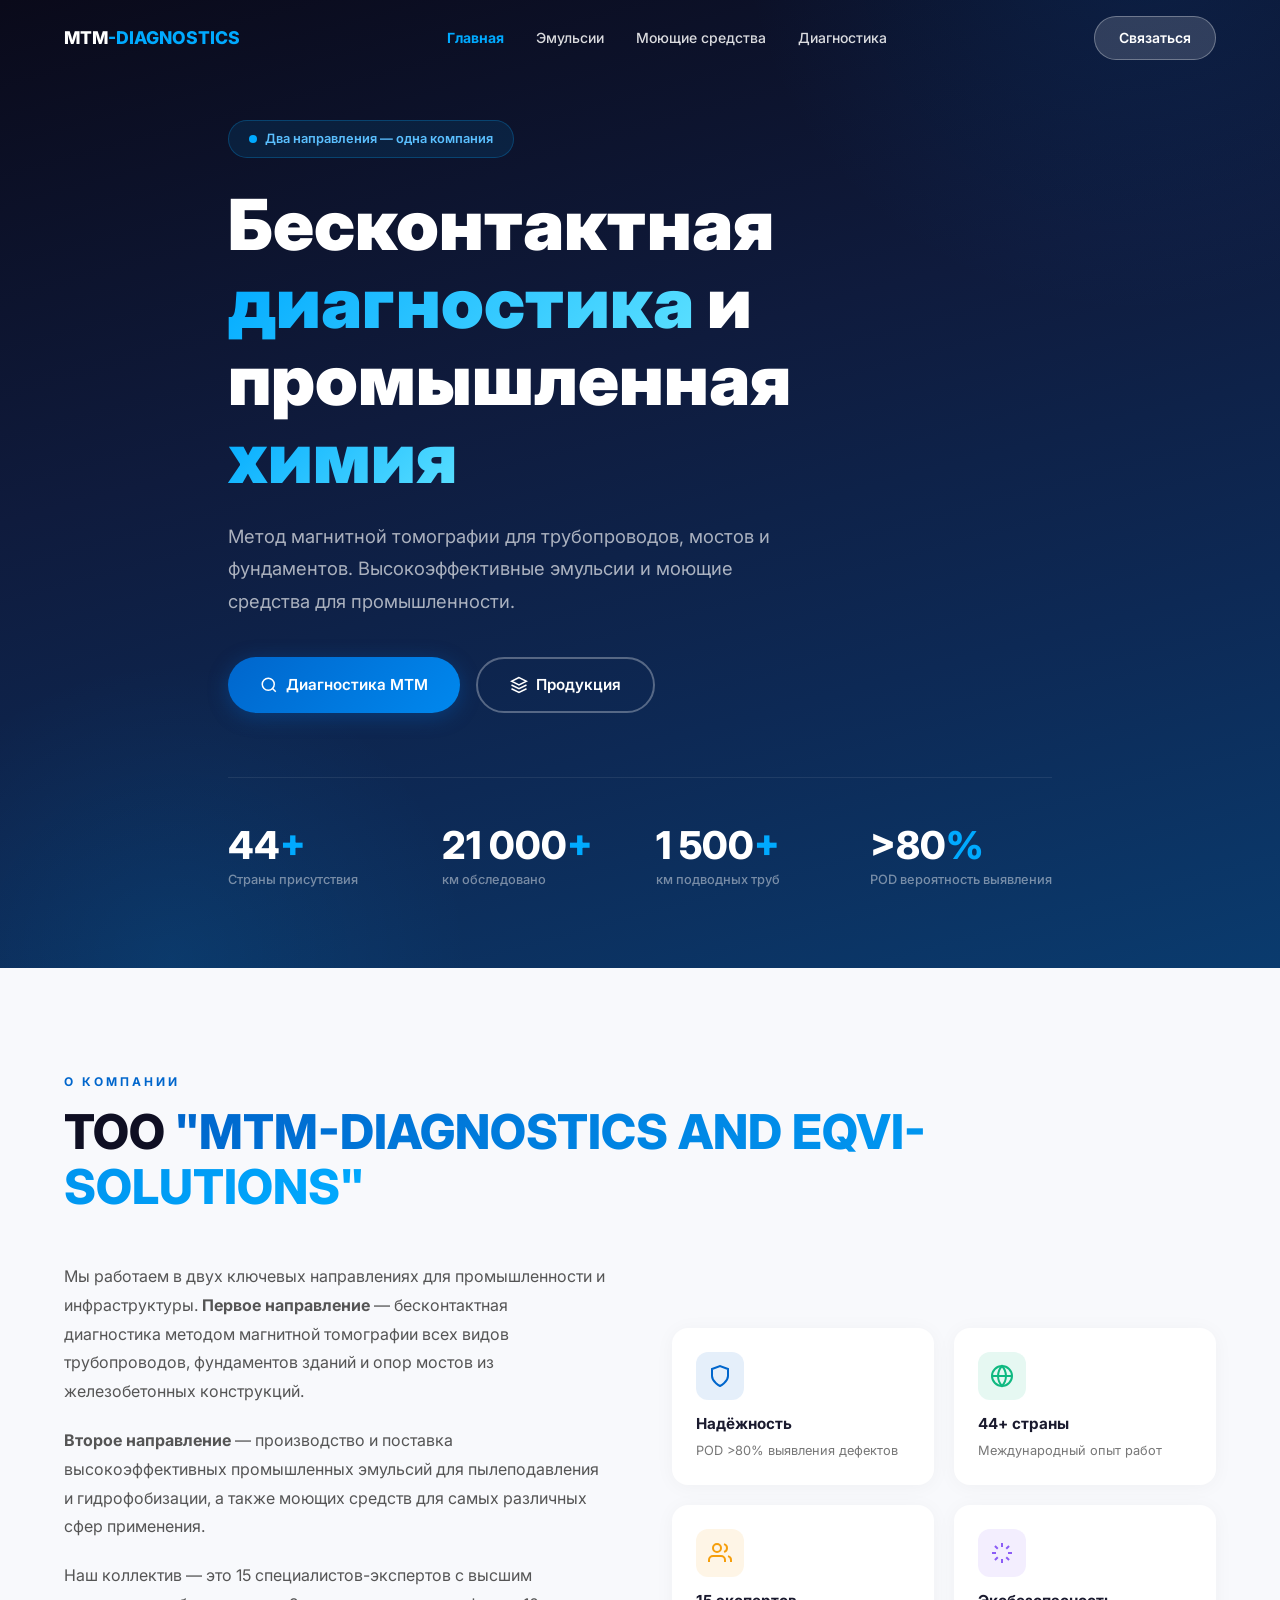
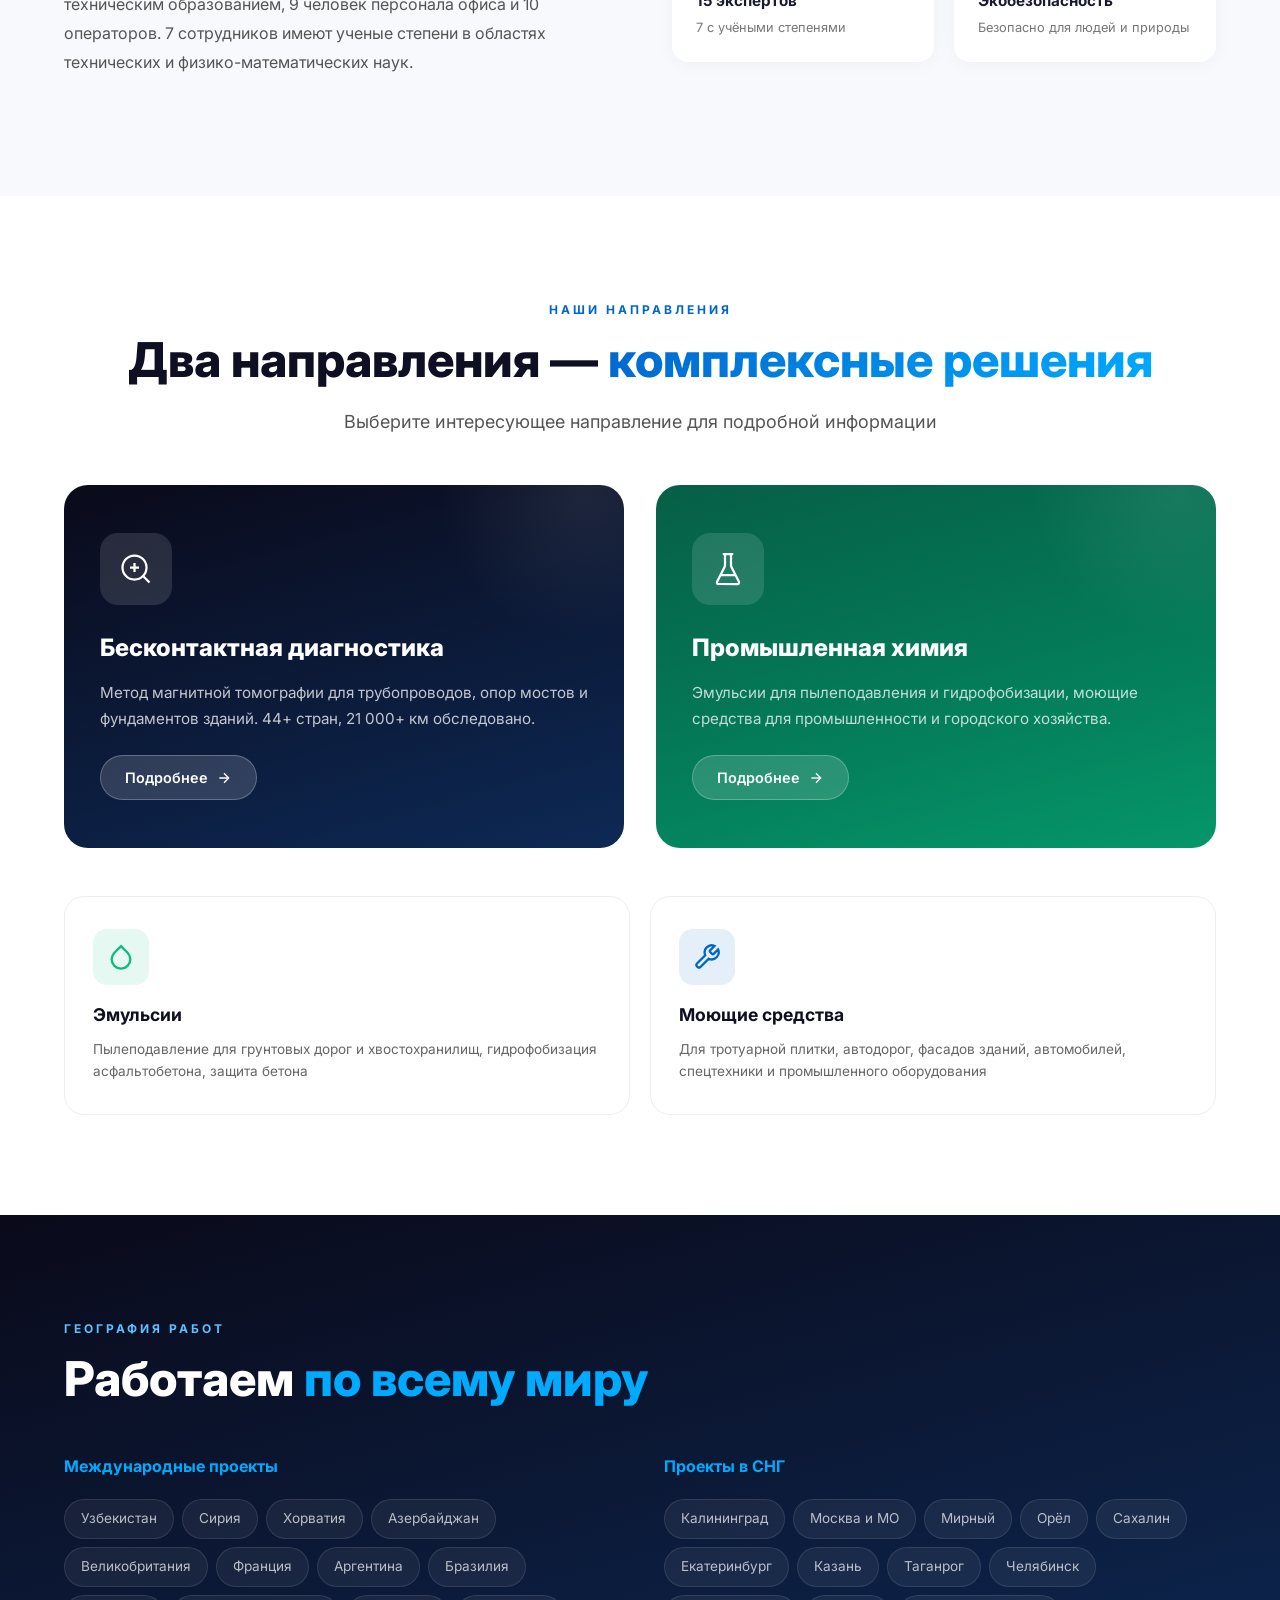
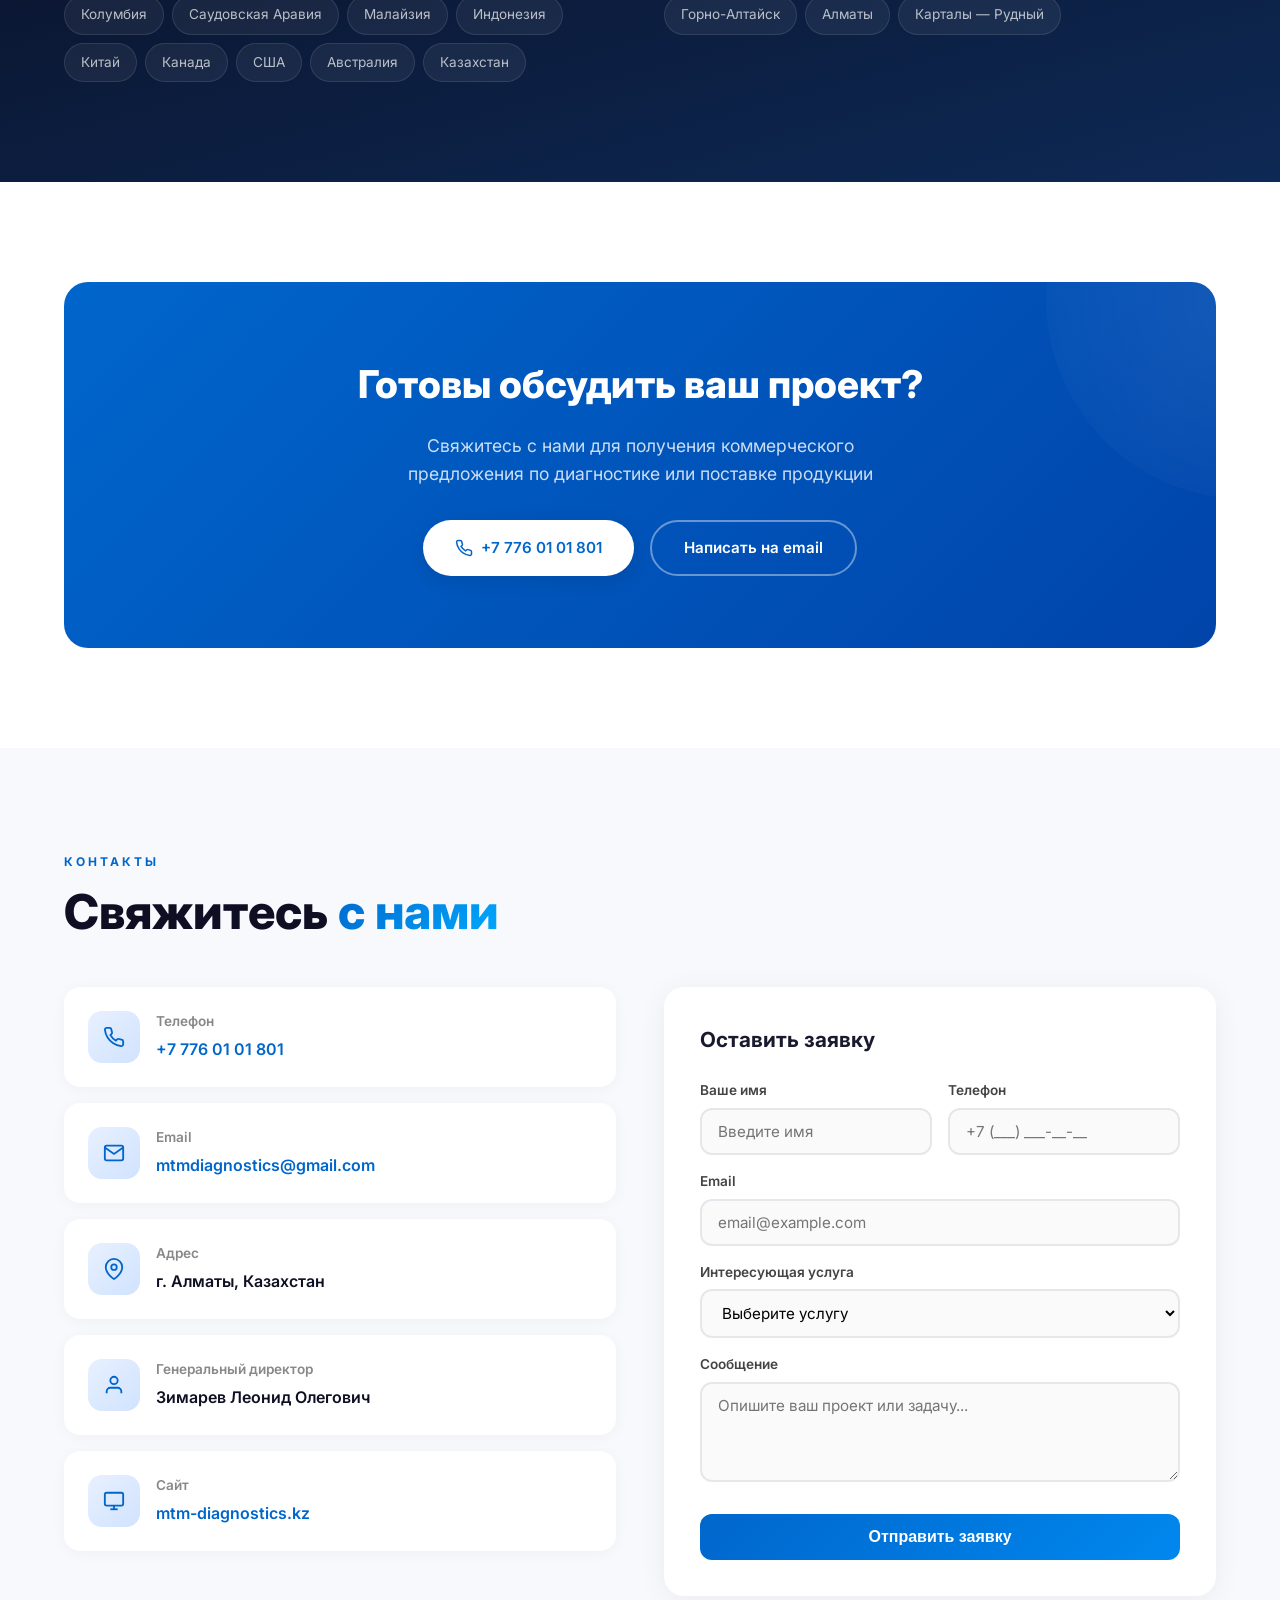
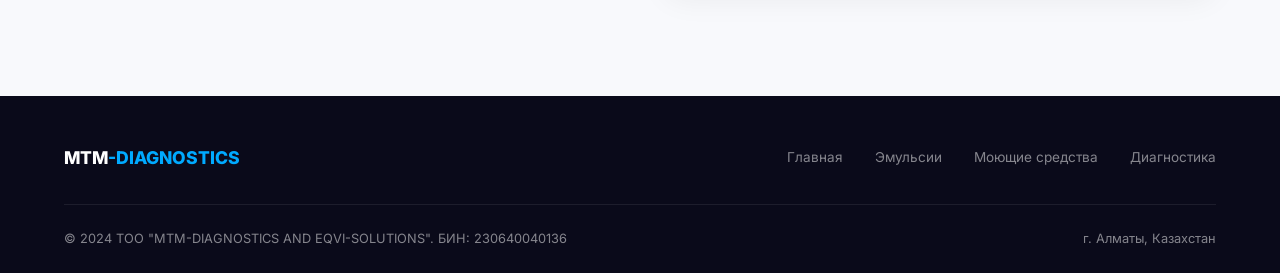
==== commit 6b984c1b: "Разделение сайта на 4 страницы: главная, эмульсии, моющие средства, диагностика Вынесены общие стили" ====
--- a/index.html
+++ b/index.html
@@ -6,951 +6,19 @@
     <title>MTM-DIAGNOSTICS AND EQVI-SOLUTIONS — Диагностика и промышленная химия</title>
     <link rel="preconnect" href="https://fonts.googleapis.com">
     <link href="https://fonts.googleapis.com/css2?family=Inter:wght@300;400;500;600;700;800;900&display=swap" rel="stylesheet">
-    <style>
-        /* ===== RESET & BASE ===== */
-        *, *::before, *::after { margin: 0; padding: 0; box-sizing: border-box; }
-        html { scroll-behavior: smooth; font-size: 16px; }
-        body {
-            font-family: 'Inter', sans-serif;
-            color: #1a1a2e;
-            background: #ffffff;
-            line-height: 1.6;
-            overflow-x: hidden;
-        }
-        a { text-decoration: none; color: inherit; }
-        img { max-width: 100%; display: block; }
-
-        /* ===== UTILITIES ===== */
-        .container { max-width: 1200px; margin: 0 auto; padding: 0 24px; }
-        .section { padding: 100px 0; }
-        .section-label {
-            display: inline-block;
-            font-size: 0.75rem;
-            font-weight: 700;
-            letter-spacing: 3px;
-            text-transform: uppercase;
-            color: #0066CC;
-            margin-bottom: 12px;
-        }
-        .section-title {
-            font-size: clamp(2rem, 4vw, 3rem);
-            font-weight: 800;
-            line-height: 1.15;
-            margin-bottom: 20px;
-            color: #0f0f23;
-        }
-        .section-subtitle {
-            font-size: 1.125rem;
-            color: #555;
-            max-width: 640px;
-            line-height: 1.7;
-        }
-        .gradient-text {
-            background: linear-gradient(135deg, #0066CC, #00AAFF);
-            -webkit-background-clip: text;
-            -webkit-text-fill-color: transparent;
-            background-clip: text;
-        }
-        .btn {
-            display: inline-flex;
-            align-items: center;
-            gap: 8px;
-            padding: 14px 32px;
-            border-radius: 50px;
-            font-size: 0.95rem;
-            font-weight: 600;
-            cursor: pointer;
-            border: none;
-            transition: all 0.3s ease;
-        }
-        .btn-primary {
-            background: linear-gradient(135deg, #0066CC, #0088EE);
-            color: #fff;
-            box-shadow: 0 4px 20px rgba(0, 102, 204, 0.35);
-        }
-        .btn-primary:hover {
-            transform: translateY(-2px);
-            box-shadow: 0 8px 30px rgba(0, 102, 204, 0.5);
-        }
-        .btn-outline {
-            background: transparent;
-            color: #0066CC;
-            border: 2px solid #0066CC;
-        }
-        .btn-outline:hover {
-            background: #0066CC;
-            color: #fff;
-        }
-        .btn-white {
-            background: #fff;
-            color: #0066CC;
-            box-shadow: 0 4px 20px rgba(0,0,0,0.1);
-        }
-        .btn-white:hover {
-            transform: translateY(-2px);
-            box-shadow: 0 8px 30px rgba(0,0,0,0.15);
-        }
-
-        /* ===== ANIMATIONS ===== */
-        .fade-up {
-            opacity: 0;
-            transform: translateY(40px);
-            transition: opacity 0.7s ease, transform 0.7s ease;
-        }
-        .fade-up.visible {
-            opacity: 1;
-            transform: translateY(0);
-        }
-
-        /* ===== NAVBAR ===== */
-        .navbar {
-            position: fixed;
-            top: 0;
-            left: 0;
-            right: 0;
-            z-index: 1000;
-            padding: 16px 0;
-            transition: all 0.3s ease;
-        }
-        .navbar.scrolled {
-            background: rgba(255,255,255,0.95);
-            backdrop-filter: blur(20px);
-            box-shadow: 0 2px 30px rgba(0,0,0,0.06);
-            padding: 10px 0;
-        }
-        .navbar .container {
-            display: flex;
-            justify-content: space-between;
-            align-items: center;
-        }
-        .nav-logo {
-            font-size: 1.1rem;
-            font-weight: 800;
-            color: #fff;
-            transition: color 0.3s;
-        }
-        .navbar.scrolled .nav-logo { color: #0f0f23; }
-        .nav-logo span { color: #00AAFF; }
-        .nav-links {
-            display: flex;
-            list-style: none;
-            gap: 32px;
-        }
-        .nav-links a {
-            font-size: 0.875rem;
-            font-weight: 500;
-            color: rgba(255,255,255,0.85);
-            transition: color 0.3s;
-        }
-        .navbar.scrolled .nav-links a { color: #444; }
-        .nav-links a:hover { color: #00AAFF; }
-        .nav-cta {
-            font-size: 0.875rem;
-            font-weight: 600;
-            padding: 10px 24px;
-            border-radius: 50px;
-            background: rgba(255,255,255,0.15);
-            color: #fff;
-            border: 1px solid rgba(255,255,255,0.3);
-            transition: all 0.3s;
-        }
-        .navbar.scrolled .nav-cta {
-            background: #0066CC;
-            color: #fff;
-            border-color: #0066CC;
-        }
-        .nav-cta:hover { transform: translateY(-1px); }
-        .nav-burger {
-            display: none;
-            flex-direction: column;
-            gap: 5px;
-            cursor: pointer;
-            background: none;
-            border: none;
-            padding: 4px;
-        }
-        .nav-burger span {
-            width: 24px;
-            height: 2px;
-            background: #fff;
-            border-radius: 2px;
-            transition: all 0.3s;
-        }
-        .navbar.scrolled .nav-burger span { background: #0f0f23; }
-
-        /* ===== HERO ===== */
-        .hero {
-            position: relative;
-            min-height: 100vh;
-            display: flex;
-            align-items: center;
-            background: linear-gradient(165deg, #0a0a1a 0%, #0f1b3d 40%, #0d2955 70%, #0a3b6e 100%);
-            overflow: hidden;
-        }
-        .hero::before {
-            content: '';
-            position: absolute;
-            top: -50%;
-            right: -20%;
-            width: 800px;
-            height: 800px;
-            background: radial-gradient(circle, rgba(0,102,204,0.15) 0%, transparent 70%);
-            border-radius: 50%;
-        }
-        .hero::after {
-            content: '';
-            position: absolute;
-            bottom: -30%;
-            left: -10%;
-            width: 600px;
-            height: 600px;
-            background: radial-gradient(circle, rgba(0,170,255,0.1) 0%, transparent 70%);
-            border-radius: 50%;
-        }
-        .hero-content {
-            position: relative;
-            z-index: 2;
-            padding: 120px 0 80px;
-        }
-        .hero-badge {
-            display: inline-flex;
-            align-items: center;
-            gap: 8px;
-            padding: 8px 20px;
-            background: rgba(0,170,255,0.1);
-            border: 1px solid rgba(0,170,255,0.25);
-            border-radius: 50px;
-            font-size: 0.8rem;
-            font-weight: 600;
-            color: #5bc0ff;
-            margin-bottom: 28px;
-        }
-        .hero-badge::before {
-            content: '';
-            width: 8px;
-            height: 8px;
-            background: #00AAFF;
-            border-radius: 50%;
-            animation: pulse 2s infinite;
-        }
-        @keyframes pulse {
-            0%, 100% { opacity: 1; transform: scale(1); }
-            50% { opacity: 0.5; transform: scale(1.5); }
-        }
-        .hero h1 {
-            font-size: clamp(2.5rem, 5.5vw, 4.5rem);
-            font-weight: 900;
-            color: #fff;
-            line-height: 1.1;
-            margin-bottom: 24px;
-            max-width: 800px;
-        }
-        .hero h1 .highlight {
-            background: linear-gradient(135deg, #00AAFF, #5be0ff);
-            -webkit-background-clip: text;
-            -webkit-text-fill-color: transparent;
-            background-clip: text;
-        }
-        .hero p {
-            font-size: 1.15rem;
-            color: rgba(255,255,255,0.65);
-            max-width: 560px;
-            line-height: 1.75;
-            margin-bottom: 40px;
-        }
-        .hero-buttons { display: flex; gap: 16px; flex-wrap: wrap; margin-bottom: 64px; }
-        .hero-stats {
-            display: grid;
-            grid-template-columns: repeat(4, 1fr);
-            gap: 32px;
-            padding-top: 48px;
-            border-top: 1px solid rgba(255,255,255,0.08);
-        }
-        .hero-stat { text-align: left; }
-        .hero-stat-value {
-            font-size: clamp(1.8rem, 3vw, 2.5rem);
-            font-weight: 800;
-            color: #fff;
-            line-height: 1;
-            margin-bottom: 6px;
-        }
-        .hero-stat-value span { color: #00AAFF; }
-        .hero-stat-label {
-            font-size: 0.8rem;
-            color: rgba(255,255,255,0.45);
-            font-weight: 500;
-            line-height: 1.4;
-        }
-
-        /* ===== ABOUT ===== */
-        .about { background: #f8f9fc; }
-        .about-grid {
-            display: grid;
-            grid-template-columns: 1fr 1fr;
-            gap: 64px;
-            align-items: center;
-            margin-top: 48px;
-        }
-        .about-text p { color: #555; margin-bottom: 20px; line-height: 1.8; }
-        .about-features {
-            display: grid;
-            grid-template-columns: 1fr 1fr;
-            gap: 20px;
-            margin-top: 32px;
-        }
-        .about-feature {
-            background: #fff;
-            border-radius: 16px;
-            padding: 24px;
-            box-shadow: 0 2px 20px rgba(0,0,0,0.04);
-            transition: transform 0.3s, box-shadow 0.3s;
-        }
-        .about-feature:hover {
-            transform: translateY(-4px);
-            box-shadow: 0 8px 30px rgba(0,0,0,0.08);
-        }
-        .about-feature-icon {
-            width: 48px;
-            height: 48px;
-            border-radius: 12px;
-            display: flex;
-            align-items: center;
-            justify-content: center;
-            font-size: 1.4rem;
-            margin-bottom: 12px;
-        }
-        .about-feature h4 {
-            font-size: 0.95rem;
-            font-weight: 700;
-            margin-bottom: 4px;
-        }
-        .about-feature p {
-            font-size: 0.8rem;
-            color: #777;
-            margin: 0;
-        }
-        .icon-blue { background: rgba(0,102,204,0.1); color: #0066CC; }
-        .icon-green { background: rgba(16,185,129,0.1); color: #10b981; }
-        .icon-orange { background: rgba(245,158,11,0.1); color: #f59e0b; }
-        .icon-purple { background: rgba(139,92,246,0.1); color: #8b5cf6; }
-
-        /* ===== MTM DIAGNOSTICS ===== */
-        .diagnostics { background: #fff; }
-        .diag-intro { margin-top: 48px; margin-bottom: 64px; }
-        .diag-intro p { color: #555; max-width: 720px; line-height: 1.8; }
-        .diag-cards {
-            display: grid;
-            grid-template-columns: repeat(3, 1fr);
-            gap: 24px;
-            margin-bottom: 64px;
-        }
-        .diag-card {
-            background: linear-gradient(145deg, #f0f5ff 0%, #fff 100%);
-            border-radius: 20px;
-            padding: 36px 28px;
-            border: 1px solid rgba(0,102,204,0.08);
-            transition: all 0.4s ease;
-            position: relative;
-            overflow: hidden;
-        }
-        .diag-card::before {
-            content: '';
-            position: absolute;
-            top: 0;
-            left: 0;
-            right: 0;
-            height: 3px;
-            background: linear-gradient(90deg, #0066CC, #00AAFF);
-            opacity: 0;
-            transition: opacity 0.3s;
-        }
-        .diag-card:hover::before { opacity: 1; }
-        .diag-card:hover {
-            transform: translateY(-6px);
-            box-shadow: 0 20px 50px rgba(0,102,204,0.1);
-        }
-        .diag-card-icon {
-            width: 56px;
-            height: 56px;
-            border-radius: 14px;
-            background: linear-gradient(135deg, #0066CC, #0088EE);
-            display: flex;
-            align-items: center;
-            justify-content: center;
-            margin-bottom: 20px;
-        }
-        .diag-card-icon svg { width: 28px; height: 28px; fill: #fff; }
-        .diag-card h3 {
-            font-size: 1.15rem;
-            font-weight: 700;
-            margin-bottom: 10px;
-            color: #0f0f23;
-        }
-        .diag-card p {
-            font-size: 0.9rem;
-            color: #666;
-            line-height: 1.7;
-        }
-
-        /* Advantages */
-        .advantages {
-            background: linear-gradient(165deg, #0a0a1a 0%, #0d2955 100%);
-            border-radius: 24px;
-            padding: 64px 48px;
-            margin-top: 48px;
-        }
-        .advantages h3 {
-            font-size: 1.8rem;
-            font-weight: 800;
-            color: #fff;
-            margin-bottom: 40px;
-        }
-        .adv-grid {
-            display: grid;
-            grid-template-columns: repeat(2, 1fr);
-            gap: 20px;
-        }
-        .adv-item {
-            display: flex;
-            gap: 16px;
-            align-items: flex-start;
-            padding: 20px;
-            background: rgba(255,255,255,0.05);
-            border-radius: 14px;
-            border: 1px solid rgba(255,255,255,0.08);
-            transition: background 0.3s;
-        }
-        .adv-item:hover { background: rgba(255,255,255,0.08); }
-        .adv-check {
-            flex-shrink: 0;
-            width: 32px;
-            height: 32px;
-            border-radius: 50%;
-            background: rgba(0,170,255,0.15);
-            display: flex;
-            align-items: center;
-            justify-content: center;
-        }
-        .adv-check svg { width: 16px; height: 16px; stroke: #00AAFF; fill: none; }
-        .adv-item h4 { font-size: 0.95rem; font-weight: 600; color: #fff; margin-bottom: 4px; }
-        .adv-item p { font-size: 0.8rem; color: rgba(255,255,255,0.55); line-height: 1.5; }
-
-        /* ===== EQUIPMENT ===== */
-        .equipment { background: #f8f9fc; }
-        .equip-grid {
-            display: grid;
-            grid-template-columns: repeat(3, 1fr);
-            gap: 24px;
-            margin-top: 48px;
-        }
-        .equip-card {
-            background: #fff;
-            border-radius: 20px;
-            padding: 32px;
-            text-align: center;
-            box-shadow: 0 2px 20px rgba(0,0,0,0.04);
-            transition: all 0.3s;
-            border: 1px solid #eee;
-        }
-        .equip-card:hover {
-            transform: translateY(-6px);
-            box-shadow: 0 16px 40px rgba(0,0,0,0.08);
-            border-color: #0066CC;
-        }
-        .equip-icon {
-            width: 72px;
-            height: 72px;
-            border-radius: 50%;
-            background: linear-gradient(135deg, #e8f0fe, #d0e3ff);
-            display: flex;
-            align-items: center;
-            justify-content: center;
-            margin: 0 auto 16px;
-            font-size: 1.8rem;
-        }
-        .equip-card h4 { font-size: 1.05rem; font-weight: 700; margin-bottom: 8px; }
-        .equip-card p { font-size: 0.85rem; color: #777; }
-
-        /* ===== EXPANDABLE DETAILS ===== */
-        .expand-btn {
-            display: inline-flex;
-            align-items: center;
-            gap: 6px;
-            margin-top: 14px;
-            padding: 8px 18px;
-            font-size: 0.82rem;
-            font-weight: 600;
-            color: #0066CC;
-            background: #f0f5ff;
-            border: 1px solid rgba(0,102,204,0.15);
-            border-radius: 50px;
-            cursor: pointer;
-            transition: all 0.3s;
-        }
-        .expand-btn:hover {
-            background: #0066CC;
-            color: #fff;
-            border-color: #0066CC;
-        }
-        .expand-btn:hover svg { stroke: #fff; }
-        .expand-btn svg {
-            width: 14px; height: 14px;
-            stroke: #0066CC;
-            fill: none;
-            transition: transform 0.3s, stroke 0.3s;
-        }
-        .expand-btn.open svg { transform: rotate(180deg); }
-        .expand-content {
-            max-height: 0;
-            overflow: hidden;
-            transition: max-height 0.5s cubic-bezier(0.4, 0, 0.2, 1), padding 0.3s;
-            padding: 0;
-        }
-        .expand-content.open {
-            padding-top: 16px;
-        }
-        .expand-inner {
-            padding: 20px;
-            background: #f8f9fc;
-            border-radius: 12px;
-            border: 1px solid #e5e7eb;
-            font-size: 0.85rem;
-            color: #555;
-            line-height: 1.75;
-        }
-        .expand-inner h5 {
-            font-size: 0.9rem;
-            font-weight: 700;
-            color: #0f0f23;
-            margin-bottom: 8px;
-        }
-        .expand-inner ul {
-            margin: 8px 0 0 18px;
-            list-style: disc;
-        }
-        .expand-inner ul li { margin-bottom: 4px; }
-        .expand-inner .detail-badge {
-            display: inline-block;
-            padding: 3px 10px;
-            background: #dbeafe;
-            color: #1d4ed8;
-            border-radius: 6px;
-            font-size: 0.75rem;
-            font-weight: 600;
-            margin-right: 6px;
-            margin-bottom: 6px;
-        }
-        /* Dark variant for advantages section */
-        .adv-expand-content {
-            max-height: 0;
-            overflow: hidden;
-            transition: max-height 0.5s cubic-bezier(0.4, 0, 0.2, 1);
-        }
-        .adv-expand-content.open { padding-top: 12px; }
-        .adv-expand-inner {
-            padding: 16px;
-            background: rgba(255,255,255,0.06);
-            border-radius: 10px;
-            font-size: 0.8rem;
-            color: rgba(255,255,255,0.6);
-            line-height: 1.65;
-            margin-top: 8px;
-        }
-        .expand-btn-dark {
-            display: inline-flex;
-            align-items: center;
-            gap: 6px;
-            margin-top: 10px;
-            padding: 6px 14px;
-            font-size: 0.75rem;
-            font-weight: 600;
-            color: #5bc0ff;
-            background: rgba(0,170,255,0.1);
-            border: 1px solid rgba(0,170,255,0.2);
-            border-radius: 50px;
-            cursor: pointer;
-            transition: all 0.3s;
-        }
-        .expand-btn-dark:hover { background: rgba(0,170,255,0.2); }
-        .expand-btn-dark svg { width: 12px; height: 12px; stroke: #5bc0ff; fill: none; transition: transform 0.3s; }
-        .expand-btn-dark.open svg { transform: rotate(180deg); }
-
-        /* ===== PRODUCTS ===== */
-        .products { background: #fff; }
-        .products-tabs {
-            display: flex;
-            gap: 8px;
-            flex-wrap: wrap;
-            margin: 32px 0;
-        }
-        .tab-btn {
-            padding: 10px 24px;
-            border-radius: 50px;
-            font-size: 0.85rem;
-            font-weight: 600;
-            cursor: pointer;
-            border: 2px solid #e5e7eb;
-            background: #fff;
-            color: #555;
-            transition: all 0.3s;
-        }
-        .tab-btn.active, .tab-btn:hover {
-            border-color: #0066CC;
-            background: #0066CC;
-            color: #fff;
-        }
-        .products-grid {
-            display: grid;
-            grid-template-columns: repeat(auto-fill, minmax(340px, 1fr));
-            gap: 24px;
-            margin-top: 12px;
-        }
-        .product-card {
-            background: #fff;
-            border-radius: 20px;
-            border: 1px solid #eee;
-            padding: 28px;
-            transition: all 0.3s;
-            position: relative;
-        }
-        .product-card:hover {
-            transform: translateY(-4px);
-            box-shadow: 0 16px 40px rgba(0,0,0,0.08);
-            border-color: transparent;
-        }
-        .product-tag {
-            display: inline-block;
-            font-size: 0.7rem;
-            font-weight: 700;
-            letter-spacing: 1px;
-            text-transform: uppercase;
-            padding: 4px 12px;
-            border-radius: 50px;
-            margin-bottom: 14px;
-        }
-        .tag-wash { background: #dbeafe; color: #1d4ed8; }
-        .tag-emulsion { background: #d1fae5; color: #065f46; }
-        .tag-protect { background: #fef3c7; color: #92400e; }
-        .product-card h4 {
-            font-size: 1.05rem;
-            font-weight: 700;
-            margin-bottom: 10px;
-            line-height: 1.3;
-        }
-        .product-card p {
-            font-size: 0.85rem;
-            color: #666;
-            line-height: 1.65;
-            margin-bottom: 16px;
-        }
-        .product-ratio {
-            display: inline-flex;
-            align-items: center;
-            gap: 6px;
-            font-size: 0.8rem;
-            font-weight: 600;
-            color: #0066CC;
-            background: #f0f5ff;
-            padding: 6px 14px;
-            border-radius: 8px;
-        }
-        .product-price {
-            font-size: 0.85rem;
-            font-weight: 600;
-            color: #0f0f23;
-            margin-top: 12px;
-        }
-
-        /* ===== GEOGRAPHY ===== */
-        .geography {
-            background: linear-gradient(165deg, #0a0a1a, #0d2955);
-            color: #fff;
-        }
-        .geo-grid {
-            display: grid;
-            grid-template-columns: 1fr 1fr;
-            gap: 48px;
-            margin-top: 48px;
-        }
-        .geo-block h4 {
-            font-size: 1rem;
-            font-weight: 700;
-            margin-bottom: 20px;
-            color: #00AAFF;
-        }
-        .geo-list {
-            display: flex;
-            flex-wrap: wrap;
-            gap: 8px;
-        }
-        .geo-chip {
-            padding: 8px 16px;
-            background: rgba(255,255,255,0.06);
-            border: 1px solid rgba(255,255,255,0.1);
-            border-radius: 50px;
-            font-size: 0.85rem;
-            color: rgba(255,255,255,0.7);
-            transition: all 0.3s;
-        }
-        .geo-chip:hover {
-            background: rgba(0,170,255,0.15);
-            border-color: rgba(0,170,255,0.3);
-            color: #fff;
-        }
-
-        /* ===== CTA ===== */
-        .cta-section {
-            background: #fff;
-            text-align: center;
-        }
-        .cta-box {
-            background: linear-gradient(135deg, #0066CC, #0044AA);
-            border-radius: 24px;
-            padding: 72px 48px;
-            color: #fff;
-            position: relative;
-            overflow: hidden;
-        }
-        .cta-box::before {
-            content: '';
-            position: absolute;
-            top: -50%;
-            right: -20%;
-            width: 400px;
-            height: 400px;
-            background: radial-gradient(circle, rgba(255,255,255,0.08), transparent);
-            border-radius: 50%;
-        }
-        .cta-box h2 {
-            font-size: clamp(1.8rem, 3vw, 2.5rem);
-            font-weight: 800;
-            margin-bottom: 16px;
-            position: relative;
-        }
-        .cta-box p {
-            font-size: 1.1rem;
-            opacity: 0.8;
-            max-width: 500px;
-            margin: 0 auto 32px;
-            position: relative;
-        }
-        .cta-buttons {
-            display: flex;
-            justify-content: center;
-            gap: 16px;
-            flex-wrap: wrap;
-            position: relative;
-        }
-
-        /* ===== CONTACTS ===== */
-        .contacts { background: #f8f9fc; }
-        .contacts-grid {
-            display: grid;
-            grid-template-columns: 1fr 1fr;
-            gap: 48px;
-            margin-top: 48px;
-        }
-        .contact-info-cards {
-            display: flex;
-            flex-direction: column;
-            gap: 16px;
-        }
-        .contact-info-card {
-            background: #fff;
-            border-radius: 16px;
-            padding: 24px;
-            display: flex;
-            gap: 16px;
-            align-items: center;
-            box-shadow: 0 2px 15px rgba(0,0,0,0.04);
-            transition: transform 0.3s;
-        }
-        .contact-info-card:hover { transform: translateX(6px); }
-        .contact-icon {
-            width: 52px;
-            height: 52px;
-            border-radius: 14px;
-            background: linear-gradient(135deg, #e8f0fe, #d0e3ff);
-            display: flex;
-            align-items: center;
-            justify-content: center;
-            flex-shrink: 0;
-        }
-        .contact-icon svg { width: 22px; height: 22px; stroke: #0066CC; fill: none; }
-        .contact-info-card h4 { font-size: 0.85rem; font-weight: 600; color: #888; margin-bottom: 4px; }
-        .contact-info-card p { font-size: 1rem; font-weight: 600; color: #0f0f23; }
-        .contact-info-card a { color: #0066CC; }
-
-        .contact-form {
-            background: #fff;
-            border-radius: 20px;
-            padding: 36px;
-            box-shadow: 0 4px 30px rgba(0,0,0,0.06);
-        }
-        .contact-form h3 {
-            font-size: 1.3rem;
-            font-weight: 700;
-            margin-bottom: 24px;
-        }
-        .form-group { margin-bottom: 16px; }
-        .form-group label {
-            display: block;
-            font-size: 0.85rem;
-            font-weight: 600;
-            color: #444;
-            margin-bottom: 6px;
-        }
-        .form-group input,
-        .form-group textarea,
-        .form-group select {
-            width: 100%;
-            padding: 12px 16px;
-            border: 2px solid #e5e7eb;
-            border-radius: 12px;
-            font-size: 0.95rem;
-            font-family: inherit;
-            transition: border-color 0.3s;
-            background: #fafafa;
-        }
-        .form-group input:focus,
-        .form-group textarea:focus,
-        .form-group select:focus {
-            outline: none;
-            border-color: #0066CC;
-            background: #fff;
-        }
-        .form-group textarea { resize: vertical; min-height: 100px; }
-        .form-row { display: grid; grid-template-columns: 1fr 1fr; gap: 16px; }
-        .form-submit {
-            width: 100%;
-            padding: 14px;
-            border: none;
-            border-radius: 12px;
-            background: linear-gradient(135deg, #0066CC, #0088EE);
-            color: #fff;
-            font-size: 1rem;
-            font-weight: 700;
-            cursor: pointer;
-            transition: all 0.3s;
-            margin-top: 8px;
-        }
-        .form-submit:hover {
-            transform: translateY(-2px);
-            box-shadow: 0 8px 25px rgba(0,102,204,0.4);
-        }
-
-        /* ===== FOOTER ===== */
-        .footer {
-            background: #0a0a1a;
-            color: rgba(255,255,255,0.5);
-            padding: 48px 0 24px;
-        }
-        .footer-top {
-            display: flex;
-            justify-content: space-between;
-            align-items: flex-start;
-            padding-bottom: 32px;
-            border-bottom: 1px solid rgba(255,255,255,0.08);
-            margin-bottom: 24px;
-        }
-        .footer-logo {
-            font-size: 1.1rem;
-            font-weight: 800;
-            color: #fff;
-        }
-        .footer-logo span { color: #00AAFF; }
-        .footer-links {
-            display: flex;
-            gap: 32px;
-            list-style: none;
-        }
-        .footer-links a {
-            font-size: 0.85rem;
-            transition: color 0.3s;
-        }
-        .footer-links a:hover { color: #00AAFF; }
-        .footer-bottom {
-            display: flex;
-            justify-content: space-between;
-            font-size: 0.8rem;
-        }
-
-        /* ===== MOBILE MENU ===== */
-        .mobile-menu {
-            display: none;
-            position: fixed;
-            top: 0;
-            left: 0;
-            right: 0;
-            bottom: 0;
-            background: rgba(10,10,26,0.97);
-            z-index: 999;
-            flex-direction: column;
-            align-items: center;
-            justify-content: center;
-            gap: 24px;
-        }
-        .mobile-menu.open { display: flex; }
-        .mobile-menu a {
-            font-size: 1.3rem;
-            font-weight: 600;
-            color: #fff;
-            transition: color 0.3s;
-        }
-        .mobile-menu a:hover { color: #00AAFF; }
-        .mobile-close {
-            position: absolute;
-            top: 24px;
-            right: 24px;
-            font-size: 2rem;
-            color: #fff;
-            cursor: pointer;
-            background: none;
-            border: none;
-        }
-
-        /* ===== RESPONSIVE ===== */
-        @media (max-width: 1024px) {
-            .hero-stats { grid-template-columns: repeat(2, 1fr); gap: 24px; }
-            .diag-cards { grid-template-columns: repeat(2, 1fr); }
-            .about-grid { grid-template-columns: 1fr; gap: 40px; }
-            .adv-grid { grid-template-columns: 1fr; }
-        }
-        @media (max-width: 768px) {
-            .section { padding: 64px 0; }
-            .nav-links, .nav-cta { display: none; }
-            .nav-burger { display: flex; }
-            .hero-stats { grid-template-columns: repeat(2, 1fr); }
-            .diag-cards { grid-template-columns: 1fr; }
-            .equip-grid { grid-template-columns: repeat(2, 1fr); }
-            .products-grid { grid-template-columns: 1fr; }
-            .geo-grid { grid-template-columns: 1fr; }
-            .contacts-grid { grid-template-columns: 1fr; }
-            .form-row { grid-template-columns: 1fr; }
-            .advantages { padding: 40px 24px; }
-            .footer-top { flex-direction: column; gap: 24px; }
-            .footer-bottom { flex-direction: column; gap: 8px; }
-            .cta-box { padding: 48px 24px; }
-        }
-        @media (max-width: 480px) {
-            .hero-stats { grid-template-columns: 1fr 1fr; gap: 16px; }
-            .equip-grid { grid-template-columns: 1fr; }
-            .about-features { grid-template-columns: 1fr; }
-        }
-    </style>
+    <link rel="stylesheet" href="style.css">
 </head>
 <body>
 
 <!-- NAVBAR -->
 <nav class="navbar" id="navbar">
     <div class="container">
-        <a href="#" class="nav-logo">MTM<span>-DIAGNOSTICS</span></a>
+        <a href="index.html" class="nav-logo">MTM<span>-DIAGNOSTICS</span></a>
         <ul class="nav-links">
-            <li><a href="#about">О компании</a></li>
-            <li><a href="#diagnostics">Диагностика</a></li>
-            <li><a href="#products">Продукция</a></li>
-            <li><a href="#geography">География</a></li>
-            <li><a href="#contacts">Контакты</a></li>
+            <li><a href="index.html" class="active">Главная</a></li>
+            <li><a href="emulsions.html">Эмульсии</a></li>
+            <li><a href="cleaning.html">Моющие средства</a></li>
+            <li><a href="diagnostics.html">Диагностика</a></li>
         </ul>
         <a href="#contacts" class="nav-cta">Связаться</a>
         <button class="nav-burger" onclick="toggleMenu()">
@@ -962,25 +30,25 @@
 <!-- MOBILE MENU -->
 <div class="mobile-menu" id="mobileMenu">
     <button class="mobile-close" onclick="toggleMenu()">&times;</button>
-    <a href="#about" onclick="toggleMenu()">О компании</a>
-    <a href="#diagnostics" onclick="toggleMenu()">Диагностика</a>
-    <a href="#products" onclick="toggleMenu()">Продукция</a>
-    <a href="#geography" onclick="toggleMenu()">География</a>
+    <a href="index.html" onclick="toggleMenu()">Главная</a>
+    <a href="emulsions.html" onclick="toggleMenu()">Эмульсии</a>
+    <a href="cleaning.html" onclick="toggleMenu()">Моющие средства</a>
+    <a href="diagnostics.html" onclick="toggleMenu()">Диагностика</a>
     <a href="#contacts" onclick="toggleMenu()">Контакты</a>
 </div>
 
 <!-- HERO -->
 <section class="hero">
     <div class="container hero-content">
-        <div class="hero-badge">Инновационные технологии для промышленности</div>
-        <h1>Бесконтактная <span class="highlight">диагностика</span> и промышленные решения</h1>
-        <p>Метод магнитной томографии для трубопроводов, мостов и фундаментов. Высокоэффективные моющие средства и эмульсии для промышленности.</p>
+        <div class="hero-badge">Два направления — одна компания</div>
+        <h1>Бесконтактная <span class="highlight">диагностика</span> и промышленная <span class="highlight">химия</span></h1>
+        <p>Метод магнитной томографии для трубопроводов, мостов и фундаментов. Высокоэффективные эмульсии и моющие средства для промышленности.</p>
         <div class="hero-buttons">
-            <a href="#diagnostics" class="btn btn-primary">
+            <a href="diagnostics.html" class="btn btn-primary">
                 <svg width="18" height="18" viewBox="0 0 24 24" fill="none" stroke="currentColor" stroke-width="2"><circle cx="11" cy="11" r="8"/><path d="m21 21-4.3-4.3"/></svg>
                 Диагностика МТМ
             </a>
-            <a href="#products" class="btn btn-outline" style="color:#fff;border-color:rgba(255,255,255,0.3);">
+            <a href="emulsions.html" class="btn btn-outline" style="color:#fff;border-color:rgba(255,255,255,0.3);">
                 <svg width="18" height="18" viewBox="0 0 24 24" fill="none" stroke="currentColor" stroke-width="2"><path d="M12 2L2 7l10 5 10-5-10-5z"/><path d="M2 17l10 5 10-5"/><path d="M2 12l10 5 10-5"/></svg>
                 Продукция
             </a>
@@ -1015,9 +83,9 @@
         </div>
         <div class="about-grid">
             <div class="about-text fade-up">
-                <p>Мы специализируемся на бесконтактной диагностике методом магнитной томографии всех видов трубопроводов: водопроводы, теплосети, нефтепроводы и газопроводы. Также проводим диагностику фундаментов зданий и опор мостов из железобетонных конструкций.</p>
+                <p>Мы работаем в двух ключевых направлениях для промышленности и инфраструктуры. <strong>Первое направление</strong> — бесконтактная диагностика методом магнитной томографии всех видов трубопроводов, фундаментов зданий и опор мостов из железобетонных конструкций.</p>
+                <p><strong>Второе направление</strong> — производство и поставка высокоэффективных промышленных эмульсий для пылеподавления и гидрофобизации, а также моющих средств для самых различных сфер применения.</p>
                 <p>Наш коллектив — это 15 специалистов-экспертов с высшим техническим образованием, 9 человек персонала офиса и 10 операторов. 7 сотрудников имеют ученые степени в областях технических и физико-математических наук.</p>
-                <p>Второе направление — производство и поставка высокоэффективных промышленных моющих средств и эмульсий для самых различных сфер применения.</p>
             </div>
             <div class="about-features fade-up">
                 <div class="about-feature">
@@ -1053,512 +121,55 @@
     </div>
 </section>
 
-<!-- DIAGNOSTICS -->
-<section class="section diagnostics" id="diagnostics">
-    <div class="container">
-        <div class="fade-up">
-            <span class="section-label">Диагностика МТМ</span>
-            <h2 class="section-title">Метод <span class="gradient-text">магнитной томографии</span></h2>
-            <div class="diag-intro">
-                <p>Технология НТЦ «Транскор-К» позволяет проводить бесконтактное послойное сканирование трубопроводов и выявление участков риска в виде аномальных зон без изменения режима эксплуатации и без проведения вскрышных работ.</p>
-            </div>
-        </div>
-
-        <div class="diag-cards">
-            <div class="diag-card fade-up">
-                <div class="diag-card-icon">
-                    <svg viewBox="0 0 24 24"><path d="M12 2C6.5 2 2 6.5 2 12s4.5 10 10 10 10-4.5 10-10S17.5 2 12 2zm0 18c-4.4 0-8-3.6-8-8s3.6-8 8-8 8 3.6 8 8-3.6 8-8 8zm-1-13h2v6h-2zm0 8h2v2h-2z"/></svg>
-                </div>
-                <h3>Трубопроводы</h3>
-                <p>Водопроводы, теплосети, нефтепроводы, газопроводы — выявление коррозии, эрозии, трещин и напряженно-деформированных участков.</p>
-                <button class="expand-btn" onclick="toggleExpand(this)">Подробнее <svg viewBox="0 0 24 24" stroke-width="2.5"><polyline points="6 9 12 15 18 9"/></svg></button>
-                <div class="expand-content">
-                    <div class="expand-inner">
-                        <h5>Что выявляет диагностика трубопроводов:</h5>
-                        <ul>
-                            <li>Участки с концентраторами механических напряжений</li>
-                            <li>Нарушение толщины стенки (коррозионный/эрозионный износ)</li>
-                            <li>Трещины в кольцевых и продольных сварных швах</li>
-                            <li>Зоны термического влияния сварки</li>
-                            <li>Напряженно-деформированное состояние от локальных нагрузок</li>
-                        </ul>
-                        <div style="margin-top:12px;">
-                            <span class="detail-badge">Теплосети</span>
-                            <span class="detail-badge">Газопроводы</span>
-                            <span class="detail-badge">Нефтепроводы</span>
-                            <span class="detail-badge">Водопроводы</span>
-                        </div>
-                        <p style="margin-top:12px;">Ранжирование степени опасности участков: <strong>хорошее</strong>, <strong>допустимое</strong>, <strong>недопустимое</strong>. По итогам — полный отчёт с GPS-координатами и картами-схемами пролегания.</p>
-                    </div>
-                </div>
-            </div>
-            <div class="diag-card fade-up">
-                <div class="diag-card-icon">
-                    <svg viewBox="0 0 24 24"><path d="M3 21h18v-2H3v2zM5 13h2v6H5v-6zm4-4h2v10H9V9zm4-4h2v14h-2V5zm4 6h2v8h-2v-8z"/></svg>
-                </div>
-                <h3>Опоры мостов</h3>
-                <p>Определение степени износа опор мостов, в том числе подводных частей мостовых опор и подпорных стен.</p>
-                <button class="expand-btn" onclick="toggleExpand(this)">Подробнее <svg viewBox="0 0 24 24" stroke-width="2.5"><polyline points="6 9 12 15 18 9"/></svg></button>
-                <div class="expand-content">
-                    <div class="expand-inner">
-                        <h5>Диагностика мостовых конструкций:</h5>
-                        <ul>
-                            <li>Оценка состояния железобетонных опор без контакта</li>
-                            <li>Обследование подводных частей опор (модуль SWIM SKIF)</li>
-                            <li>Выявление коррозии арматуры и бетона</li>
-                            <li>Определение участков потери несущей способности</li>
-                        </ul>
-                        <p style="margin-top:12px;">Работы проводятся без ограничения движения транспорта и без водолазных работ для подводных частей.</p>
-                    </div>
-                </div>
-            </div>
-            <div class="diag-card fade-up">
-                <div class="diag-card-icon">
-                    <svg viewBox="0 0 24 24"><path d="M19 3H5c-1.1 0-2 .9-2 2v14c0 1.1.9 2 2 2h14c1.1 0 2-.9 2-2V5c0-1.1-.9-2-2-2zm0 16H5V5h14v14zM7 10h2v7H7zm4-3h2v10h-2zm4 6h2v4h-2z"/></svg>
-                </div>
-                <h3>Фундаменты зданий</h3>
-                <p>Бесконтактная диагностика фундаментов зданий из железобетонных конструкций с оценкой степени износа.</p>
-                <button class="expand-btn" onclick="toggleExpand(this)">Подробнее <svg viewBox="0 0 24 24" stroke-width="2.5"><polyline points="6 9 12 15 18 9"/></svg></button>
-                <div class="expand-content">
-                    <div class="expand-inner">
-                        <h5>Диагностика фундаментов:</h5>
-                        <ul>
-                            <li>Определение степени износа фундамента без вскрытия</li>
-                            <li>Выявление участков с потерей несущей способности</li>
-                            <li>Оценка состояния арматурного каркаса</li>
-                            <li>Прогнозирование остаточного ресурса</li>
-                        </ul>
-                        <p style="margin-top:12px;">Особенно актуально для зданий старого фонда, промышленных сооружений и объектов с подозрением на деформацию.</p>
-                    </div>
-                </div>
-            </div>
-        </div>
-
-        <div class="advantages fade-up">
-            <h3>Преимущества метода МТМ</h3>
-            <div class="adv-grid">
-                <div class="adv-item">
-                    <div class="adv-check">
-                        <svg viewBox="0 0 24 24" stroke-width="3"><polyline points="20 6 9 17 4 12"/></svg>
-                    </div>
-                    <div>
-                        <h4>Без вскрышных работ</h4>
-                        <p>Не требует проведения земляных и общестроительных работ</p>
-                    </div>
-                </div>
-                <div class="adv-item">
-                    <div class="adv-check">
-                        <svg viewBox="0 0 24 24" stroke-width="3"><polyline points="20 6 9 17 4 12"/></svg>
-                    </div>
-                    <div>
-                        <h4>Без остановки эксплуатации</h4>
-                        <p>Не требует изменения режима эксплуатации объекта</p>
-                    </div>
-                </div>
-                <div class="adv-item">
-                    <div class="adv-check">
-                        <svg viewBox="0 0 24 24" stroke-width="3"><polyline points="20 6 9 17 4 12"/></svg>
-                    </div>
-                    <div>
-                        <h4>Без камеры пуска/приёма</h4>
-                        <p>Не требует специальной подготовки объекта и камер</p>
-                    </div>
-                </div>
-                <div class="adv-item">
-                    <div class="adv-check">
-                        <svg viewBox="0 0 24 24" stroke-width="3"><polyline points="20 6 9 17 4 12"/></svg>
-                    </div>
-                    <div>
-                        <h4>100% сканирование</h4>
-                        <p>Послойное сканирование металла по всей длине объекта</p>
-                    </div>
-                </div>
-                <div class="adv-item">
-                    <div class="adv-check">
-                        <svg viewBox="0 0 24 24" stroke-width="3"><polyline points="20 6 9 17 4 12"/></svg>
-                    </div>
-                    <div>
-                        <h4>Цифровой двойник</h4>
-                        <p>Оцифровка данных и построение цифровой модели на платформе KAMMERTON</p>
-                    </div>
-                </div>
-                <div class="adv-item">
-                    <div class="adv-check">
-                        <svg viewBox="0 0 24 24" stroke-width="3"><polyline points="20 6 9 17 4 12"/></svg>
-                    </div>
-                    <div>
-                        <h4>Точная карта маршрута</h4>
-                        <p>Определение маршрута трубопровода с GPS-координатами</p>
-                    </div>
-                </div>
-            </div>
-        </div>
-    </div>
-</section>
-
-<!-- EQUIPMENT -->
-<section class="section equipment">
-    <div class="container">
-        <div class="fade-up">
-            <span class="section-label">Оборудование</span>
-            <h2 class="section-title">Наши <span class="gradient-text">приборы</span></h2>
-        </div>
-        <div class="equip-grid">
-            <div class="equip-card fade-up">
-                <div class="equip-icon">&#9881;</div>
-                <h4>SKIF 2.0</h4>
-                <p>Основной прибор для наземной диагностики трубопроводов</p>
-            </div>
-            <div class="equip-card fade-up">
-                <div class="equip-icon">&#9992;</div>
-                <h4>FLY SKIF</h4>
-                <p>Авиационный модуль для диагностики труднодоступных участков</p>
-            </div>
-            <div class="equip-card fade-up">
-                <div class="equip-icon">&#127754;</div>
-                <h4>SWIM SKIF</h4>
-                <p>Подводный модуль для диагностики подводных переходов</p>
-            </div>
-            <div class="equip-card fade-up">
-                <div class="equip-icon">&#128225;</div>
-                <h4>Smart BAT</h4>
-                <p>Интеллектуальный измерительный модуль</p>
-            </div>
-            <div class="equip-card fade-up">
-                <div class="equip-icon">&#127759;</div>
-                <h4>AQUA SKIF</h4>
-                <p>Модуль для диагностики водных объектов</p>
-            </div>
-            <div class="equip-card fade-up">
-                <div class="equip-icon">&#128187;</div>
-                <h4>KAMMERTON</h4>
-                <p>Программная платформа для создания цифровых двойников</p>
-            </div>
-        </div>
-    </div>
-</section>
-
-<!-- PRODUCTS -->
-<section class="section products" id="products">
-    <div class="container">
-        <div class="fade-up">
-            <span class="section-label">Продукция</span>
-            <h2 class="section-title">Моющие средства <span class="gradient-text">и эмульсии</span></h2>
-            <p class="section-subtitle">Высокоэффективные средства для промышленной очистки, пылеподавления и защиты поверхностей. Безопасны для человека и окружающей среды.</p>
-        </div>
-
-        <div class="products-tabs fade-up">
-            <button class="tab-btn active" onclick="filterProducts('all')">Все</button>
-            <button class="tab-btn" onclick="filterProducts('wash')">Моющие средства</button>
-            <button class="tab-btn" onclick="filterProducts('emulsion')">Эмульсии</button>
-            <button class="tab-btn" onclick="filterProducts('protect')">Защитные составы</button>
-        </div>
-
-        <div class="products-grid" id="productsGrid">
-            <!-- Моющие средства -->
-            <div class="product-card fade-up" data-category="wash">
-                <span class="product-tag tag-wash">Моющее средство</span>
-                <h4>Для тротуарной плитки</h4>
-                <p>Удаление синтетических полимеров, следов скольжения и загрязнений. Для плитки, перронов, МАФ, парковых скамеек. Без ущерба зелёным насаждениям.</p>
-                <div class="product-ratio">
-                    <svg width="14" height="14" viewBox="0 0 24 24" fill="none" stroke="currentColor" stroke-width="2"><path d="M12 2v20M2 12h20"/></svg>
-                    Разведение 1:1000
-                </div>
-                <button class="expand-btn" onclick="toggleExpand(this)">Подробнее <svg viewBox="0 0 24 24" stroke-width="2.5"><polyline points="6 9 12 15 18 9"/></svg></button>
-                <div class="expand-content">
-                    <div class="expand-inner">
-                        <h5>Применение и способ использования:</h5>
-                        <p>Для мойки всех видов тротуарной/гранитной плитки, площадей вокзалов, ж/д перронов, мест ожидания общественного транспорта, МАФ, парковых скамеек и других форм благоустройства.</p>
-                        <ul>
-                            <li>Необходим технологический транспорт с системой водоподачи под давлением</li>
-                            <li>Раствор готовится в соотношении 1:1000</li>
-                            <li>Предварительное увлажнение и смыв моющего раствора не требуется</li>
-                            <li>Ущерб зелёным насаждениям и газону исключается</li>
-                        </ul>
-                    </div>
-                </div>
-                <p class="product-price">Цена по запросу</p>
-            </div>
-
-            <div class="product-card fade-up" data-category="wash">
-                <span class="product-tag tag-wash">Моющее средство</span>
-                <h4>Для мест нахождения животных и птиц</h4>
-                <p>Для животноводческих помещений, птицеводческих комплексов, вольеров, денников. Нейтрализация вирусов и бактерий. Безопасно для животных.</p>
-                <div class="product-ratio">
-                    <svg width="14" height="14" viewBox="0 0 24 24" fill="none" stroke="currentColor" stroke-width="2"><path d="M12 2v20M2 12h20"/></svg>
-                    Разведение 1:1000
-                </div>
-                <button class="expand-btn" onclick="toggleExpand(this)">Подробнее <svg viewBox="0 0 24 24" stroke-width="2.5"><polyline points="6 9 12 15 18 9"/></svg></button>
-                <div class="expand-content">
-                    <div class="expand-inner">
-                        <h5>Применение и способ использования:</h5>
-                        <p>Для мойки животноводческих помещений и птицеводческих комплексов, зон ветеринарного обслуживания, вольеров, денников и других мест нахождения животных и птицы.</p>
-                        <ul>
-                            <li>Необходимо оборудование с водоподачей под давлением или ручная мойка</li>
-                            <li>Средство разводится водой 1:1000</li>
-                            <li>Предварительное увлажнение и смыв не обязательны</li>
-                            <li>Абсолютно безопасно для человека и животных</li>
-                            <li>Обеспечивает чистоту и нейтрализацию вирусов и бактерий</li>
-                        </ul>
-                    </div>
-                </div>
-                <p class="product-price">Цена по запросу</p>
-            </div>
-
-            <div class="product-card fade-up" data-category="wash">
-                <span class="product-tag tag-wash">Моющее средство</span>
-                <h4>Для автодорог и тротуаров</h4>
-                <p>Удаление застарелых маслянисто-нефтяных пятен, следов скольжения, остатков синтетических полимеров. Без ущерба газону.</p>
-                <div class="product-ratio">
-                    <svg width="14" height="14" viewBox="0 0 24 24" fill="none" stroke="currentColor" stroke-width="2"><path d="M12 2v20M2 12h20"/></svg>
-                    Разведение 1:1000
-                </div>
-                <button class="expand-btn" onclick="toggleExpand(this)">Подробнее <svg viewBox="0 0 24 24" stroke-width="2.5"><polyline points="6 9 12 15 18 9"/></svg></button>
-                <div class="expand-content">
-                    <div class="expand-inner">
-                        <h5>Применение:</h5>
-                        <ul>
-                            <li>Необходим технологический транспорт с системой водоподачи под давлением</li>
-                            <li>Раствор: в ёмкость с водой вносится средство в соотношении 1:1000</li>
-                            <li>Обильный пролив автодороги / тротуара моющим раствором</li>
-                            <li>Предварительное увлажнение и последующий смыв не требуются</li>
-                            <li>Ущерб зелёным насаждениям и газону исключается</li>
-                        </ul>
-                    </div>
-                </div>
-                <p class="product-price">Цена по запросу</p>
-            </div>
-
-            <div class="product-card fade-up" data-category="wash">
-                <span class="product-tag tag-wash">Моющее средство</span>
-                <h4>Для фасадов зданий</h4>
-                <p>Очистка от загрязнений, высолов, ржавчины. Для облицовочного кирпича и кислотоустойчивых поверхностей. Не вызывает коррозии.</p>
-                <div class="product-ratio">
-                    <svg width="14" height="14" viewBox="0 0 24 24" fill="none" stroke="currentColor" stroke-width="2"><path d="M12 2v20M2 12h20"/></svg>
-                    Кислотный раствор
-                </div>
-                <button class="expand-btn" onclick="toggleExpand(this)">Подробнее <svg viewBox="0 0 24 24" stroke-width="2.5"><polyline points="6 9 12 15 18 9"/></svg></button>
-                <div class="expand-content">
-                    <div class="expand-inner">
-                        <h5>Способ применения:</h5>
-                        <ul>
-                            <li>Наносится равномерным слоем на загрязнённую поверхность</li>
-                            <li>Пауза 2–10 минут в зависимости от устойчивости загрязнения</li>
-                            <li>Протирается мягким щетинистым инструментом</li>
-                            <li>После обработки раствор смывается водой</li>
-                        </ul>
-                        <p style="margin-top:8px;color:#c0392b;font-weight:600;">Требуется соблюдение правил предосторожности по применению кислотных растворов.</p>
-                    </div>
-                </div>
-                <p class="product-price">Цена по запросу</p>
-            </div>
-
-            <div class="product-card fade-up" data-category="wash">
-                <span class="product-tag tag-wash">Моющее средство</span>
-                <h4>Для детских и спортивных площадок</h4>
-                <p>Нейтрализация вирусов и бактерий на игровых и спортивных поверхностях. Абсолютно безопасно для человека и животных.</p>
-                <div class="product-ratio">
-                    <svg width="14" height="14" viewBox="0 0 24 24" fill="none" stroke="currentColor" stroke-width="2"><path d="M12 2v20M2 12h20"/></svg>
-                    Разведение 1:1000
-                </div>
-                <button class="expand-btn" onclick="toggleExpand(this)">Подробнее <svg viewBox="0 0 24 24" stroke-width="2.5"><polyline points="6 9 12 15 18 9"/></svg></button>
-                <div class="expand-content">
-                    <div class="expand-inner">
-                        <h5>Применение:</h5>
-                        <ul>
-                            <li>Оборудование с водоподачей под давлением или ручная мойка</li>
-                            <li>Средство разводится водой в соотношении 1:1000</li>
-                            <li>Предварительное увлажнение и смыв не требуются</li>
-                            <li>Абсолютно безопасно для человека и животных</li>
-                        </ul>
-                    </div>
-                </div>
-                <p class="product-price">Цена по запросу</p>
-            </div>
-
-            <div class="product-card fade-up" data-category="wash">
-                <span class="product-tag tag-wash">Моющее средство</span>
-                <h4>Для автомобилей</h4>
-                <p>Мойка легковых автомобилей (1:300), большегрузов и спецтехники (1:200). Чистая поверхность без ущерба лакокрасочному покрытию.</p>
-                <div class="product-ratio">
-                    <svg width="14" height="14" viewBox="0 0 24 24" fill="none" stroke="currentColor" stroke-width="2"><path d="M12 2v20M2 12h20"/></svg>
-                    Разведение 1:200–1:300
-                </div>
-                <button class="expand-btn" onclick="toggleExpand(this)">Подробнее <svg viewBox="0 0 24 24" stroke-width="2.5"><polyline points="6 9 12 15 18 9"/></svg></button>
-                <div class="expand-content">
-                    <div class="expand-inner">
-                        <h5>Способ применения:</h5>
-                        <ul>
-                            <li>Оборудование с водоподачей под высоким давлением или ручная мойка</li>
-                            <li>Легковые: разведение 1:300</li>
-                            <li>Большегрузы, тракторы, спецтехника: разведение 1:200</li>
-                            <li>Мойка под высоким давлением в два этапа с перерывом в 1 минуту</li>
-                            <li>Перед сушкой произвести смыв моющего раствора водой</li>
-                            <li>Без ущерба лакокрасочному покрытию</li>
-                        </ul>
-                    </div>
-                </div>
-                <p class="product-price">Цена по запросу</p>
-            </div>
-
-            <div class="product-card fade-up" data-category="wash">
-                <span class="product-tag tag-wash">Моющее средство</span>
-                <h4>Для контейнеров ТБО</h4>
-                <p>Для автомобилей перемещения и мест локации контейнеров ТБО. Нейтрализация вирусов и бактерий. Безопасно для человека.</p>
-                <div class="product-ratio">
-                    <svg width="14" height="14" viewBox="0 0 24 24" fill="none" stroke="currentColor" stroke-width="2"><path d="M12 2v20M2 12h20"/></svg>
-                    Разведение 1:1000
-                </div>
-                <button class="expand-btn" onclick="toggleExpand(this)">Подробнее <svg viewBox="0 0 24 24" stroke-width="2.5"><polyline points="6 9 12 15 18 9"/></svg></button>
-                <div class="expand-content">
-                    <div class="expand-inner">
-                        <h5>Применение:</h5>
-                        <ul>
-                            <li>Необходимо оборудование с водоподачей под давлением или ручная мойка</li>
-                            <li>Раствор: 1:1000</li>
-                            <li>Предварительное увлажнение и смыв не обязательны</li>
-                            <li>Безопасно для человека и животных</li>
-                            <li>Нейтрализует вирусы и бактерии</li>
-                        </ul>
-                    </div>
-                </div>
-                <p class="product-price">Цена по запросу</p>
-            </div>
-
-            <div class="product-card fade-up" data-category="wash">
-                <span class="product-tag tag-wash">Моющее средство</span>
-                <h4>Для агрегатных узлов и оборудования</h4>
-                <p>Для моторных отсеков, пассажирского и нефтеналивного подвижного состава, духовых шкафов и термического оборудования.</p>
-                <div class="product-ratio">
-                    <svg width="14" height="14" viewBox="0 0 24 24" fill="none" stroke="currentColor" stroke-width="2"><path d="M12 2v20M2 12h20"/></svg>
-                    Разведение 1:150
-                </div>
-                <button class="expand-btn" onclick="toggleExpand(this)">Подробнее <svg viewBox="0 0 24 24" stroke-width="2.5"><polyline points="6 9 12 15 18 9"/></svg></button>
-                <div class="expand-content">
-                    <div class="expand-inner">
-                        <h5>Применение:</h5>
-                        <p>Нейтрализация маслянисто-нефтяных, химических, жировых и других устойчивых загрязнений.</p>
-                        <ul>
-                            <li>Мойка в два этапа с перерывом в 2 минуты</li>
-                            <li>Средство разводится водой 1:150</li>
-                            <li>Необходимо оборудование с водоподачей под высоким давлением или ручная мойка</li>
-                        </ul>
-                    </div>
-                </div>
-                <p class="product-price">Цена по запросу</p>
-            </div>
-
-            <!-- Защитные составы -->
-            <div class="product-card fade-up" data-category="protect">
-                <span class="product-tag tag-protect">Защитный состав</span>
-                <h4>Плёнкообразующая дисперсия для бетона</h4>
-                <p>Защита бетона от ускоренного обезвоживания при формовании. Заменяет увлажнение и укрывные работы. Исключает образование усадочных трещин.</p>
-                <div class="product-ratio">
-                    <svg width="14" height="14" viewBox="0 0 24 24" fill="none" stroke="currentColor" stroke-width="2"><path d="M12 2v20M2 12h20"/></svg>
-                    200–400 г/м²
-                </div>
-                <button class="expand-btn" onclick="toggleExpand(this)">Подробнее <svg viewBox="0 0 24 24" stroke-width="2.5"><polyline points="6 9 12 15 18 9"/></svg></button>
-                <div class="expand-content">
-                    <div class="expand-inner">
-                        <h5>Свойства и применение:</h5>
-                        <ul>
-                            <li>Улучшенные условия для гидратации бетона</li>
-                            <li>Повышение прочностных характеристик</li>
-                            <li>Снижение эффекта «шелушения» бетонных конструкций</li>
-                            <li>Исключение образования усадочных трещин</li>
-                            <li>Наносится методом поверхностного орошения: 200–400 г/м²</li>
-                            <li>Горизонтальные поверхности — при достижении проектной толщины</li>
-                            <li>Вертикальные — при снятии опалубки</li>
-                            <li>Поставка в ёмкостях от 20 до 1000 литров</li>
-                        </ul>
-                        <p style="margin-top:8px;">Безопасность подтверждена Государственными лабораториями. Применяется при положительных температурах.</p>
-                    </div>
-                </div>
-                <p class="product-price">Цена по запросу</p>
-            </div>
-
-            <!-- Эмульсии -->
-            <div class="product-card fade-up" data-category="emulsion">
-                <span class="product-tag tag-emulsion">Эмульсия</span>
-                <h4>Пылеподавление для грунтовых дорог</h4>
-                <p>Полимерно-восковая эмульсия для грунтовых дорог и технологических проездов. Диапазон от -45&deg;C до +65&deg;C. Устойчива к дождям и тяжёлому транспорту.</p>
-                <div class="product-ratio">
-                    <svg width="14" height="14" viewBox="0 0 24 24" fill="none" stroke="currentColor" stroke-width="2"><path d="M12 2v20M2 12h20"/></svg>
-                    2,0 л/м²
-                </div>
-                <button class="expand-btn" onclick="toggleExpand(this)">Подробнее <svg viewBox="0 0 24 24" stroke-width="2.5"><polyline points="6 9 12 15 18 9"/></svg></button>
-                <div class="expand-content">
-                    <div class="expand-inner">
-                        <h5>Принцип действия:</h5>
-                        <p>После внесения эмульсии пылящие частицы склеиваются, образуя агломерат полимерно-грунтового матрикса с остаточной липкостью. Новые частицы пыли интегрируются в обработанную поверхность.</p>
-                        <ul>
-                            <li>Не вымывается дождевыми осадками</li>
-                            <li>Устойчива к температурным колебаниям (-45&deg;C...+65&deg;C)</li>
-                            <li>Пыль не поднимается при движении тяжёлых грузовиков</li>
-                            <li>Сцепление автомобильных шин не ухудшается</li>
-                            <li>Взрывные работы не разрушают обработанный слой</li>
-                            <li>Расход: 2,0 л/м²</li>
-                        </ul>
-                        <p style="margin-top:8px;">Не является реагентом. Безопасность подтверждена Государственными лабораториями.</p>
-                    </div>
-                </div>
-                <p class="product-price">Цена по запросу</p>
-            </div>
-
-            <div class="product-card fade-up" data-category="emulsion">
-                <span class="product-tag tag-emulsion">Эмульсия</span>
-                <h4>Пылеподавление на хвостохранилищах</h4>
-                <p>Укрепление наружного пылящего слоя на хвостохранилищах и золоотвалах. Исключает ветровую эрозию. Эффективность 12 месяцев.</p>
-                <div class="product-ratio">
-                    <svg width="14" height="14" viewBox="0 0 24 24" fill="none" stroke="currentColor" stroke-width="2"><path d="M12 2v20M2 12h20"/></svg>
-                    0,5 л/м²
-                </div>
-                <button class="expand-btn" onclick="toggleExpand(this)">Подробнее <svg viewBox="0 0 24 24" stroke-width="2.5"><polyline points="6 9 12 15 18 9"/></svg></button>
-                <div class="expand-content">
-                    <div class="expand-inner">
-                        <h5>Принцип действия:</h5>
-                        <ul>
-                            <li>Укрепление наружного пылящего слоя</li>
-                            <li>Исключение ветровой эрозии</li>
-                            <li>Не вымывается дождевыми осадками</li>
-                            <li>Диапазон: -45&deg;C...+65&deg;C</li>
-                            <li>Эффективность в течение 12 месяцев</li>
-                            <li>Расход: 0,5 л/м²</li>
-                            <li>Стандартный технологический транспорт с системой полива/орошения</li>
-                        </ul>
-                        <p style="margin-top:8px;">Не является реагентом. Безопасность подтверждена Государственными лабораториями.</p>
-                    </div>
-                </div>
-                <p class="product-price">Цена по запросу</p>
-            </div>
-
-            <div class="product-card fade-up" data-category="emulsion">
-                <span class="product-tag tag-emulsion">Эмульсия</span>
-                <h4>Гидрофобизация асфальтобетона</h4>
-                <p>Придание гидрофобных свойств дорожному покрытию. Снижение аквапланирования, увеличение срока эксплуатации. Диапазон от -25&deg;C до +60&deg;C.</p>
-                <div class="product-ratio">
-                    <svg width="14" height="14" viewBox="0 0 24 24" fill="none" stroke="currentColor" stroke-width="2"><path d="M12 2v20M2 12h20"/></svg>
-                    150 г/м²
-                </div>
-                <button class="expand-btn" onclick="toggleExpand(this)">Подробнее <svg viewBox="0 0 24 24" stroke-width="2.5"><polyline points="6 9 12 15 18 9"/></svg></button>
-                <div class="expand-content">
-                    <div class="expand-inner">
-                        <h5>Эффекты обработки:</h5>
-                        <ul>
-                            <li>Покрытие приобретает гидрофобные свойства и быстрое водоотведение</li>
-                            <li>Уменьшается толщина слоя воды — снижение риска аквапланирования</li>
-                            <li>Недопущение проникновения воды в межсезонье</li>
-                            <li>Снижение разрушения при отрицательных температурах</li>
-                            <li>Не вымывается дождями, устойчива к экстремальным температурам</li>
-                            <li>Сцепление шин не ухудшается</li>
-                            <li>При мойке пыль скатывается в систему водоотведения</li>
-                            <li>Расход: 150 г/м²</li>
-                        </ul>
-                        <p style="margin-top:8px;">Не является реагентом. Безопасность подтверждена Государственными лабораториями.</p>
-                    </div>
-                </div>
-                <p class="product-price">Цена по запросу</p>
-            </div>
+<!-- TWO DIRECTIONS -->
+<section class="section directions">
+    <div class="container">
+        <div class="fade-up" style="text-align:center; margin-bottom: 16px;">
+            <span class="section-label">Наши направления</span>
+            <h2 class="section-title">Два направления — <span class="gradient-text">комплексные решения</span></h2>
+            <p class="section-subtitle" style="margin: 0 auto;">Выберите интересующее направление для подробной информации</p>
+        </div>
+
+        <div class="directions-grid fade-up">
+            <a href="diagnostics.html" class="direction-card direction-card-diag">
+                <div class="direction-card-icon">
+                    <svg viewBox="0 0 24 24" fill="none" stroke="#fff" stroke-width="1.5"><circle cx="11" cy="11" r="8"/><path d="m21 21-4.3-4.3"/><path d="M11 8v6"/><path d="M8 11h6"/></svg>
+                </div>
+                <h3>Бесконтактная диагностика</h3>
+                <p>Метод магнитной томографии для трубопроводов, опор мостов и фундаментов зданий. 44+ стран, 21 000+ км обследовано.</p>
+                <span class="card-link">
+                    Подробнее
+                    <svg viewBox="0 0 24 24" fill="none" stroke="currentColor" stroke-width="2"><path d="M5 12h14"/><path d="m12 5 7 7-7 7"/></svg>
+                </span>
+            </a>
+            <a href="emulsions.html" class="direction-card direction-card-chem">
+                <div class="direction-card-icon">
+                    <svg viewBox="0 0 24 24" fill="none" stroke="#fff" stroke-width="1.5"><path d="M10 2v7.527a2 2 0 01-.211.896L4.72 20.55a1 1 0 00.9 1.45h12.76a1 1 0 00.9-1.45l-5.069-10.127A2 2 0 0114 9.527V2"/><path d="M8.5 2h7"/><path d="M7 16h10"/></svg>
+                </div>
+                <h3>Промышленная химия</h3>
+                <p>Эмульсии для пылеподавления и гидрофобизации, моющие средства для промышленности и городского хозяйства.</p>
+                <span class="card-link">
+                    Подробнее
+                    <svg viewBox="0 0 24 24" fill="none" stroke="currentColor" stroke-width="2"><path d="M5 12h14"/><path d="m12 5 7 7-7 7"/></svg>
+                </span>
+            </a>
+        </div>
+
+        <div class="sub-directions fade-up">
+            <a href="emulsions.html" class="sub-direction-card">
+                <div class="sub-icon sub-icon-green">
+                    <svg width="28" height="28" viewBox="0 0 24 24" fill="none" stroke="#10b981" stroke-width="2"><path d="M12 2.69l5.66 5.66a8 8 0 11-11.31 0z"/></svg>
+                </div>
+                <h4>Эмульсии</h4>
+                <p>Пылеподавление для грунтовых дорог и хвостохранилищ, гидрофобизация асфальтобетона, защита бетона</p>
+            </a>
+            <a href="cleaning.html" class="sub-direction-card">
+                <div class="sub-icon sub-icon-blue">
+                    <svg width="28" height="28" viewBox="0 0 24 24" fill="none" stroke="#0066CC" stroke-width="2"><path d="M14.7 6.3a1 1 0 000 1.4l1.6 1.6a1 1 0 001.4 0l3.77-3.77a6 6 0 01-7.94 7.94l-6.91 6.91a2.12 2.12 0 01-3-3l6.91-6.91a6 6 0 017.94-7.94l-3.76 3.76z"/></svg>
+                </div>
+                <h4>Моющие средства</h4>
+                <p>Для тротуарной плитки, автодорог, фасадов зданий, автомобилей, спецтехники и промышленного оборудования</p>
+            </a>
         </div>
     </div>
 </section>
@@ -1712,9 +323,9 @@
                             <option>Диагностика трубопроводов</option>
                             <option>Диагностика опор мостов</option>
                             <option>Диагностика фундаментов</option>
-                            <option>Моющие средства</option>
                             <option>Эмульсии для пылеподавления</option>
                             <option>Гидрофобизация покрытий</option>
+                            <option>Моющие средства</option>
                             <option>Другое</option>
                         </select>
                     </div>
@@ -1735,10 +346,10 @@
         <div class="footer-top">
             <div class="footer-logo">MTM<span>-DIAGNOSTICS</span></div>
             <ul class="footer-links">
-                <li><a href="#about">О компании</a></li>
-                <li><a href="#diagnostics">Диагностика</a></li>
-                <li><a href="#products">Продукция</a></li>
-                <li><a href="#contacts">Контакты</a></li>
+                <li><a href="index.html">Главная</a></li>
+                <li><a href="emulsions.html">Эмульсии</a></li>
+                <li><a href="cleaning.html">Моющие средства</a></li>
+                <li><a href="diagnostics.html">Диагностика</a></li>
             </ul>
         </div>
         <div class="footer-bottom">
@@ -1749,76 +360,46 @@
 </footer>
 
 <script>
-    // Navbar scroll effect
     const navbar = document.getElementById('navbar');
     window.addEventListener('scroll', () => {
         navbar.classList.toggle('scrolled', window.scrollY > 50);
     });
 
-    // Mobile menu
     function toggleMenu() {
         document.getElementById('mobileMenu').classList.toggle('open');
     }
 
-    // Fade-up animations on scroll
     const observer = new IntersectionObserver((entries) => {
         entries.forEach(entry => {
-            if (entry.isIntersecting) {
-                entry.target.classList.add('visible');
-            }
+            if (entry.isIntersecting) entry.target.classList.add('visible');
         });
     }, { threshold: 0.1, rootMargin: '0px 0px -40px 0px' });
-
     document.querySelectorAll('.fade-up').forEach(el => observer.observe(el));
 
-    // Product filter tabs
-    function filterProducts(category) {
-        document.querySelectorAll('.tab-btn').forEach(btn => btn.classList.remove('active'));
-        event.target.classList.add('active');
-
-        document.querySelectorAll('.product-card').forEach(card => {
-            if (category === 'all' || card.dataset.category === category) {
-                card.style.display = '';
-                setTimeout(() => { card.style.opacity = '1'; card.style.transform = 'translateY(0)'; }, 50);
-            } else {
-                card.style.opacity = '0';
-                card.style.transform = 'translateY(20px)';
-                setTimeout(() => { card.style.display = 'none'; }, 300);
-            }
+    function animateCounters() {
+        document.querySelectorAll('.hero-stat-value').forEach(el => {
+            const text = el.textContent;
+            const num = parseInt(text.replace(/[^\d]/g, ''));
+            if (isNaN(num) || num === 0) return;
+            let current = 0;
+            const increment = num / 60;
+            const suffix = text.replace(/[\d\s]/g, '');
+            const prefix = text.match(/^[^\d]*/)?.[0] || '';
+            const timer = setInterval(() => {
+                current += increment;
+                if (current >= num) {
+                    el.innerHTML = text.replace(String(num), num.toLocaleString('ru-RU'));
+                    el.innerHTML = el.innerHTML.replace(/([+%])/, '<span>$1</span>');
+                    clearInterval(timer);
+                } else {
+                    const display = Math.floor(current).toLocaleString('ru-RU');
+                    el.innerHTML = prefix + display + '<span>' + suffix + '</span>';
+                }
+            }, 25);
         });
     }
-
-    // Expand/collapse details
-    function toggleExpand(btn) {
-        const content = btn.nextElementSibling;
-        const isOpen = content.classList.contains('open');
-
-        // Close all other open panels in the same section
-        const section = btn.closest('.diag-cards, .products-grid, .adv-grid');
-        if (section) {
-            section.querySelectorAll('.expand-content.open, .adv-expand-content.open').forEach(el => {
-                el.classList.remove('open');
-                el.style.maxHeight = null;
-                const prevBtn = el.previousElementSibling;
-                if (prevBtn && prevBtn.classList.contains('expand-btn')) prevBtn.classList.remove('open');
-                if (prevBtn && prevBtn.classList.contains('expand-btn-dark')) prevBtn.classList.remove('open');
-            });
-        }
-
-        if (!isOpen) {
-            content.classList.add('open');
-            content.style.maxHeight = content.scrollHeight + 'px';
-            btn.classList.add('open');
-            btn.innerHTML = 'Свернуть <svg viewBox="0 0 24 24" stroke-width="2.5" style="width:14px;height:14px;stroke:currentColor;fill:none;transform:rotate(180deg)"><polyline points="6 9 12 15 18 9"/></svg>';
-        } else {
-            content.classList.remove('open');
-            content.style.maxHeight = null;
-            btn.classList.remove('open');
-            btn.innerHTML = 'Подробнее <svg viewBox="0 0 24 24" stroke-width="2.5" style="width:14px;height:14px;stroke:currentColor;fill:none"><polyline points="6 9 12 15 18 9"/></svg>';
-        }
-    }
-
-    // Form submit handler
+    animateCounters();
+
     function handleSubmit(e) {
         e.preventDefault();
         const btn = e.target.querySelector('.form-submit');
@@ -1830,34 +411,6 @@
             e.target.reset();
         }, 3000);
     }
-
-    // Smooth counter animation for hero stats
-    function animateCounters() {
-        document.querySelectorAll('.hero-stat-value').forEach(el => {
-            const text = el.textContent;
-            const num = parseInt(text.replace(/[^\d]/g, ''));
-            if (isNaN(num) || num === 0) return;
-
-            let current = 0;
-            const increment = num / 60;
-            const suffix = text.replace(/[\d\s]/g, '');
-            const prefix = text.match(/^[^\d]*/)?.[0] || '';
-
-            const timer = setInterval(() => {
-                current += increment;
-                if (current >= num) {
-                    el.innerHTML = text.replace(String(num), num.toLocaleString('ru-RU'));
-                    // Re-add the span for colored symbols
-                    el.innerHTML = el.innerHTML.replace(/([+%])/, '<span>$1</span>');
-                    clearInterval(timer);
-                } else {
-                    const display = Math.floor(current).toLocaleString('ru-RU');
-                    el.innerHTML = prefix + display + '<span>' + suffix + '</span>';
-                }
-            }, 25);
-        });
-    }
-    animateCounters();
 </script>
 
 </body>
--- a/style.css
+++ b/style.css
@@ -0,0 +1,1086 @@
+/* ===== RESET & BASE ===== */
+*, *::before, *::after { margin: 0; padding: 0; box-sizing: border-box; }
+html { scroll-behavior: smooth; font-size: 16px; }
+body {
+    font-family: 'Inter', sans-serif;
+    color: #1a1a2e;
+    background: #ffffff;
+    line-height: 1.6;
+    overflow-x: hidden;
+}
+a { text-decoration: none; color: inherit; }
+img { max-width: 100%; display: block; }
+
+/* ===== UTILITIES ===== */
+.container { max-width: 1200px; margin: 0 auto; padding: 0 24px; }
+.section { padding: 100px 0; }
+.section-label {
+    display: inline-block;
+    font-size: 0.75rem;
+    font-weight: 700;
+    letter-spacing: 3px;
+    text-transform: uppercase;
+    color: #0066CC;
+    margin-bottom: 12px;
+}
+.section-title {
+    font-size: clamp(2rem, 4vw, 3rem);
+    font-weight: 800;
+    line-height: 1.15;
+    margin-bottom: 20px;
+    color: #0f0f23;
+}
+.section-subtitle {
+    font-size: 1.125rem;
+    color: #555;
+    max-width: 640px;
+    line-height: 1.7;
+}
+.gradient-text {
+    background: linear-gradient(135deg, #0066CC, #00AAFF);
+    -webkit-background-clip: text;
+    -webkit-text-fill-color: transparent;
+    background-clip: text;
+}
+.btn {
+    display: inline-flex;
+    align-items: center;
+    gap: 8px;
+    padding: 14px 32px;
+    border-radius: 50px;
+    font-size: 0.95rem;
+    font-weight: 600;
+    cursor: pointer;
+    border: none;
+    transition: all 0.3s ease;
+}
+.btn-primary {
+    background: linear-gradient(135deg, #0066CC, #0088EE);
+    color: #fff;
+    box-shadow: 0 4px 20px rgba(0, 102, 204, 0.35);
+}
+.btn-primary:hover {
+    transform: translateY(-2px);
+    box-shadow: 0 8px 30px rgba(0, 102, 204, 0.5);
+}
+.btn-outline {
+    background: transparent;
+    color: #0066CC;
+    border: 2px solid #0066CC;
+}
+.btn-outline:hover {
+    background: #0066CC;
+    color: #fff;
+}
+.btn-white {
+    background: #fff;
+    color: #0066CC;
+    box-shadow: 0 4px 20px rgba(0,0,0,0.1);
+}
+.btn-white:hover {
+    transform: translateY(-2px);
+    box-shadow: 0 8px 30px rgba(0,0,0,0.15);
+}
+
+/* ===== ANIMATIONS ===== */
+.fade-up {
+    opacity: 0;
+    transform: translateY(40px);
+    transition: opacity 0.7s ease, transform 0.7s ease;
+}
+.fade-up.visible {
+    opacity: 1;
+    transform: translateY(0);
+}
+
+/* ===== NAVBAR ===== */
+.navbar {
+    position: fixed;
+    top: 0;
+    left: 0;
+    right: 0;
+    z-index: 1000;
+    padding: 16px 0;
+    transition: all 0.3s ease;
+}
+.navbar.scrolled, .navbar.navbar-light {
+    background: rgba(255,255,255,0.95);
+    backdrop-filter: blur(20px);
+    box-shadow: 0 2px 30px rgba(0,0,0,0.06);
+    padding: 10px 0;
+}
+.navbar .container {
+    display: flex;
+    justify-content: space-between;
+    align-items: center;
+}
+.nav-logo {
+    font-size: 1.1rem;
+    font-weight: 800;
+    color: #fff;
+    transition: color 0.3s;
+}
+.navbar.scrolled .nav-logo, .navbar.navbar-light .nav-logo { color: #0f0f23; }
+.nav-logo span { color: #00AAFF; }
+.nav-links {
+    display: flex;
+    list-style: none;
+    gap: 32px;
+}
+.nav-links a {
+    font-size: 0.875rem;
+    font-weight: 500;
+    color: rgba(255,255,255,0.85);
+    transition: color 0.3s;
+}
+.navbar.scrolled .nav-links a, .navbar.navbar-light .nav-links a { color: #444; }
+.nav-links a:hover { color: #00AAFF; }
+.nav-links a.active { color: #00AAFF; font-weight: 700; }
+.nav-cta {
+    font-size: 0.875rem;
+    font-weight: 600;
+    padding: 10px 24px;
+    border-radius: 50px;
+    background: rgba(255,255,255,0.15);
+    color: #fff;
+    border: 1px solid rgba(255,255,255,0.3);
+    transition: all 0.3s;
+}
+.navbar.scrolled .nav-cta, .navbar.navbar-light .nav-cta {
+    background: #0066CC;
+    color: #fff;
+    border-color: #0066CC;
+}
+.nav-cta:hover { transform: translateY(-1px); }
+.nav-burger {
+    display: none;
+    flex-direction: column;
+    gap: 5px;
+    cursor: pointer;
+    background: none;
+    border: none;
+    padding: 4px;
+}
+.nav-burger span {
+    width: 24px;
+    height: 2px;
+    background: #fff;
+    border-radius: 2px;
+    transition: all 0.3s;
+}
+.navbar.scrolled .nav-burger span, .navbar.navbar-light .nav-burger span { background: #0f0f23; }
+
+/* ===== HERO ===== */
+.hero {
+    position: relative;
+    min-height: 100vh;
+    display: flex;
+    align-items: center;
+    background: linear-gradient(165deg, #0a0a1a 0%, #0f1b3d 40%, #0d2955 70%, #0a3b6e 100%);
+    overflow: hidden;
+}
+.hero::before {
+    content: '';
+    position: absolute;
+    top: -50%;
+    right: -20%;
+    width: 800px;
+    height: 800px;
+    background: radial-gradient(circle, rgba(0,102,204,0.15) 0%, transparent 70%);
+    border-radius: 50%;
+}
+.hero::after {
+    content: '';
+    position: absolute;
+    bottom: -30%;
+    left: -10%;
+    width: 600px;
+    height: 600px;
+    background: radial-gradient(circle, rgba(0,170,255,0.1) 0%, transparent 70%);
+    border-radius: 50%;
+}
+.hero-content {
+    position: relative;
+    z-index: 2;
+    padding: 120px 0 80px;
+}
+.hero-badge {
+    display: inline-flex;
+    align-items: center;
+    gap: 8px;
+    padding: 8px 20px;
+    background: rgba(0,170,255,0.1);
+    border: 1px solid rgba(0,170,255,0.25);
+    border-radius: 50px;
+    font-size: 0.8rem;
+    font-weight: 600;
+    color: #5bc0ff;
+    margin-bottom: 28px;
+}
+.hero-badge::before {
+    content: '';
+    width: 8px;
+    height: 8px;
+    background: #00AAFF;
+    border-radius: 50%;
+    animation: pulse 2s infinite;
+}
+@keyframes pulse {
+    0%, 100% { opacity: 1; transform: scale(1); }
+    50% { opacity: 0.5; transform: scale(1.5); }
+}
+.hero h1 {
+    font-size: clamp(2.5rem, 5.5vw, 4.5rem);
+    font-weight: 900;
+    color: #fff;
+    line-height: 1.1;
+    margin-bottom: 24px;
+    max-width: 800px;
+}
+.hero h1 .highlight {
+    background: linear-gradient(135deg, #00AAFF, #5be0ff);
+    -webkit-background-clip: text;
+    -webkit-text-fill-color: transparent;
+    background-clip: text;
+}
+.hero p {
+    font-size: 1.15rem;
+    color: rgba(255,255,255,0.65);
+    max-width: 560px;
+    line-height: 1.75;
+    margin-bottom: 40px;
+}
+.hero-buttons { display: flex; gap: 16px; flex-wrap: wrap; margin-bottom: 64px; }
+.hero-stats {
+    display: grid;
+    grid-template-columns: repeat(4, 1fr);
+    gap: 32px;
+    padding-top: 48px;
+    border-top: 1px solid rgba(255,255,255,0.08);
+}
+.hero-stat { text-align: left; }
+.hero-stat-value {
+    font-size: clamp(1.8rem, 3vw, 2.5rem);
+    font-weight: 800;
+    color: #fff;
+    line-height: 1;
+    margin-bottom: 6px;
+}
+.hero-stat-value span { color: #00AAFF; }
+.hero-stat-label {
+    font-size: 0.8rem;
+    color: rgba(255,255,255,0.45);
+    font-weight: 500;
+    line-height: 1.4;
+}
+
+/* ===== PAGE HERO (for subpages) ===== */
+.page-hero {
+    position: relative;
+    padding: 160px 0 80px;
+    background: linear-gradient(165deg, #0a0a1a 0%, #0f1b3d 40%, #0d2955 70%, #0a3b6e 100%);
+    overflow: hidden;
+}
+.page-hero::before {
+    content: '';
+    position: absolute;
+    top: -50%;
+    right: -20%;
+    width: 600px;
+    height: 600px;
+    background: radial-gradient(circle, rgba(0,102,204,0.15) 0%, transparent 70%);
+    border-radius: 50%;
+}
+.page-hero h1 {
+    font-size: clamp(2.2rem, 4.5vw, 3.5rem);
+    font-weight: 900;
+    color: #fff;
+    line-height: 1.1;
+    margin-bottom: 16px;
+    position: relative;
+    z-index: 2;
+}
+.page-hero h1 .highlight {
+    background: linear-gradient(135deg, #00AAFF, #5be0ff);
+    -webkit-background-clip: text;
+    -webkit-text-fill-color: transparent;
+    background-clip: text;
+}
+.page-hero p {
+    font-size: 1.15rem;
+    color: rgba(255,255,255,0.6);
+    max-width: 600px;
+    line-height: 1.75;
+    position: relative;
+    z-index: 2;
+}
+.page-hero .hero-badge {
+    position: relative;
+    z-index: 2;
+}
+
+/* ===== TWO DIRECTIONS BLOCK ===== */
+.directions {
+    background: #fff;
+}
+.directions-grid {
+    display: grid;
+    grid-template-columns: 1fr 1fr;
+    gap: 32px;
+    margin-top: 48px;
+}
+.direction-card {
+    position: relative;
+    border-radius: 24px;
+    padding: 48px 36px;
+    overflow: hidden;
+    transition: transform 0.4s, box-shadow 0.4s;
+    cursor: pointer;
+    text-decoration: none;
+    display: block;
+}
+.direction-card:hover {
+    transform: translateY(-8px);
+    box-shadow: 0 24px 60px rgba(0,0,0,0.12);
+}
+.direction-card-diag {
+    background: linear-gradient(165deg, #0a0a1a 0%, #0d2955 100%);
+    color: #fff;
+}
+.direction-card-chem {
+    background: linear-gradient(165deg, #065f46 0%, #047857 50%, #059669 100%);
+    color: #fff;
+}
+.direction-card::before {
+    content: '';
+    position: absolute;
+    top: -40%;
+    right: -20%;
+    width: 300px;
+    height: 300px;
+    background: radial-gradient(circle, rgba(255,255,255,0.08) 0%, transparent 70%);
+    border-radius: 50%;
+}
+.direction-card-icon {
+    width: 72px;
+    height: 72px;
+    border-radius: 18px;
+    background: rgba(255,255,255,0.12);
+    display: flex;
+    align-items: center;
+    justify-content: center;
+    margin-bottom: 24px;
+    position: relative;
+    z-index: 2;
+}
+.direction-card-icon svg { width: 36px; height: 36px; }
+.direction-card h3 {
+    font-size: 1.5rem;
+    font-weight: 800;
+    margin-bottom: 12px;
+    position: relative;
+    z-index: 2;
+}
+.direction-card p {
+    font-size: 0.95rem;
+    opacity: 0.75;
+    line-height: 1.7;
+    margin-bottom: 24px;
+    position: relative;
+    z-index: 2;
+}
+.direction-card .card-link {
+    display: inline-flex;
+    align-items: center;
+    gap: 8px;
+    font-size: 0.9rem;
+    font-weight: 600;
+    padding: 10px 24px;
+    border-radius: 50px;
+    background: rgba(255,255,255,0.15);
+    border: 1px solid rgba(255,255,255,0.25);
+    color: #fff;
+    transition: all 0.3s;
+    position: relative;
+    z-index: 2;
+}
+.direction-card:hover .card-link {
+    background: rgba(255,255,255,0.25);
+}
+.direction-card .card-link svg {
+    width: 16px;
+    height: 16px;
+    transition: transform 0.3s;
+}
+.direction-card:hover .card-link svg {
+    transform: translateX(4px);
+}
+
+/* Sub-directions for chemistry */
+.sub-directions {
+    display: grid;
+    grid-template-columns: 1fr 1fr;
+    gap: 20px;
+    margin-top: 48px;
+}
+.sub-direction-card {
+    background: #fff;
+    border-radius: 20px;
+    padding: 32px 28px;
+    border: 1px solid #eee;
+    transition: all 0.3s;
+    display: block;
+    text-decoration: none;
+    color: inherit;
+}
+.sub-direction-card:hover {
+    transform: translateY(-4px);
+    box-shadow: 0 16px 40px rgba(0,0,0,0.08);
+    border-color: transparent;
+}
+.sub-direction-card .sub-icon {
+    width: 56px;
+    height: 56px;
+    border-radius: 14px;
+    display: flex;
+    align-items: center;
+    justify-content: center;
+    margin-bottom: 16px;
+    font-size: 1.5rem;
+}
+.sub-icon-blue { background: rgba(0,102,204,0.1); }
+.sub-icon-green { background: rgba(16,185,129,0.1); }
+.sub-direction-card h4 {
+    font-size: 1.1rem;
+    font-weight: 700;
+    margin-bottom: 8px;
+    color: #0f0f23;
+}
+.sub-direction-card p {
+    font-size: 0.85rem;
+    color: #666;
+    line-height: 1.65;
+}
+
+/* ===== ABOUT ===== */
+.about { background: #f8f9fc; }
+.about-grid {
+    display: grid;
+    grid-template-columns: 1fr 1fr;
+    gap: 64px;
+    align-items: center;
+    margin-top: 48px;
+}
+.about-text p { color: #555; margin-bottom: 20px; line-height: 1.8; }
+.about-features {
+    display: grid;
+    grid-template-columns: 1fr 1fr;
+    gap: 20px;
+    margin-top: 32px;
+}
+.about-feature {
+    background: #fff;
+    border-radius: 16px;
+    padding: 24px;
+    box-shadow: 0 2px 20px rgba(0,0,0,0.04);
+    transition: transform 0.3s, box-shadow 0.3s;
+}
+.about-feature:hover {
+    transform: translateY(-4px);
+    box-shadow: 0 8px 30px rgba(0,0,0,0.08);
+}
+.about-feature-icon {
+    width: 48px;
+    height: 48px;
+    border-radius: 12px;
+    display: flex;
+    align-items: center;
+    justify-content: center;
+    font-size: 1.4rem;
+    margin-bottom: 12px;
+}
+.about-feature h4 {
+    font-size: 0.95rem;
+    font-weight: 700;
+    margin-bottom: 4px;
+}
+.about-feature p {
+    font-size: 0.8rem;
+    color: #777;
+    margin: 0;
+}
+.icon-blue { background: rgba(0,102,204,0.1); color: #0066CC; }
+.icon-green { background: rgba(16,185,129,0.1); color: #10b981; }
+.icon-orange { background: rgba(245,158,11,0.1); color: #f59e0b; }
+.icon-purple { background: rgba(139,92,246,0.1); color: #8b5cf6; }
+
+/* ===== MTM DIAGNOSTICS ===== */
+.diagnostics { background: #fff; }
+.diag-intro { margin-top: 48px; margin-bottom: 64px; }
+.diag-intro p { color: #555; max-width: 720px; line-height: 1.8; }
+.diag-cards {
+    display: grid;
+    grid-template-columns: repeat(3, 1fr);
+    gap: 24px;
+    margin-bottom: 64px;
+}
+.diag-card {
+    background: linear-gradient(145deg, #f0f5ff 0%, #fff 100%);
+    border-radius: 20px;
+    padding: 36px 28px;
+    border: 1px solid rgba(0,102,204,0.08);
+    transition: all 0.4s ease;
+    position: relative;
+    overflow: hidden;
+}
+.diag-card::before {
+    content: '';
+    position: absolute;
+    top: 0;
+    left: 0;
+    right: 0;
+    height: 3px;
+    background: linear-gradient(90deg, #0066CC, #00AAFF);
+    opacity: 0;
+    transition: opacity 0.3s;
+}
+.diag-card:hover::before { opacity: 1; }
+.diag-card:hover {
+    transform: translateY(-6px);
+    box-shadow: 0 20px 50px rgba(0,102,204,0.1);
+}
+.diag-card-icon {
+    width: 56px;
+    height: 56px;
+    border-radius: 14px;
+    background: linear-gradient(135deg, #0066CC, #0088EE);
+    display: flex;
+    align-items: center;
+    justify-content: center;
+    margin-bottom: 20px;
+}
+.diag-card-icon svg { width: 28px; height: 28px; fill: #fff; }
+.diag-card h3 {
+    font-size: 1.15rem;
+    font-weight: 700;
+    margin-bottom: 10px;
+    color: #0f0f23;
+}
+.diag-card p {
+    font-size: 0.9rem;
+    color: #666;
+    line-height: 1.7;
+}
+
+/* Advantages */
+.advantages {
+    background: linear-gradient(165deg, #0a0a1a 0%, #0d2955 100%);
+    border-radius: 24px;
+    padding: 64px 48px;
+    margin-top: 48px;
+}
+.advantages h3 {
+    font-size: 1.8rem;
+    font-weight: 800;
+    color: #fff;
+    margin-bottom: 40px;
+}
+.adv-grid {
+    display: grid;
+    grid-template-columns: repeat(2, 1fr);
+    gap: 20px;
+}
+.adv-item {
+    display: flex;
+    gap: 16px;
+    align-items: flex-start;
+    padding: 20px;
+    background: rgba(255,255,255,0.05);
+    border-radius: 14px;
+    border: 1px solid rgba(255,255,255,0.08);
+    transition: background 0.3s;
+}
+.adv-item:hover { background: rgba(255,255,255,0.08); }
+.adv-check {
+    flex-shrink: 0;
+    width: 32px;
+    height: 32px;
+    border-radius: 50%;
+    background: rgba(0,170,255,0.15);
+    display: flex;
+    align-items: center;
+    justify-content: center;
+}
+.adv-check svg { width: 16px; height: 16px; stroke: #00AAFF; fill: none; }
+.adv-item h4 { font-size: 0.95rem; font-weight: 600; color: #fff; margin-bottom: 4px; }
+.adv-item p { font-size: 0.8rem; color: rgba(255,255,255,0.55); line-height: 1.5; }
+
+/* ===== EQUIPMENT ===== */
+.equipment { background: #f8f9fc; }
+.equip-grid {
+    display: grid;
+    grid-template-columns: repeat(3, 1fr);
+    gap: 24px;
+    margin-top: 48px;
+}
+.equip-card {
+    background: #fff;
+    border-radius: 20px;
+    padding: 32px;
+    text-align: center;
+    box-shadow: 0 2px 20px rgba(0,0,0,0.04);
+    transition: all 0.3s;
+    border: 1px solid #eee;
+}
+.equip-card:hover {
+    transform: translateY(-6px);
+    box-shadow: 0 16px 40px rgba(0,0,0,0.08);
+    border-color: #0066CC;
+}
+.equip-icon {
+    width: 72px;
+    height: 72px;
+    border-radius: 50%;
+    background: linear-gradient(135deg, #e8f0fe, #d0e3ff);
+    display: flex;
+    align-items: center;
+    justify-content: center;
+    margin: 0 auto 16px;
+    font-size: 1.8rem;
+}
+.equip-card h4 { font-size: 1.05rem; font-weight: 700; margin-bottom: 8px; }
+.equip-card p { font-size: 0.85rem; color: #777; }
+
+/* ===== EXPANDABLE DETAILS ===== */
+.expand-btn {
+    display: inline-flex;
+    align-items: center;
+    gap: 6px;
+    margin-top: 14px;
+    padding: 8px 18px;
+    font-size: 0.82rem;
+    font-weight: 600;
+    color: #0066CC;
+    background: #f0f5ff;
+    border: 1px solid rgba(0,102,204,0.15);
+    border-radius: 50px;
+    cursor: pointer;
+    transition: all 0.3s;
+}
+.expand-btn:hover {
+    background: #0066CC;
+    color: #fff;
+    border-color: #0066CC;
+}
+.expand-btn:hover svg { stroke: #fff; }
+.expand-btn svg {
+    width: 14px; height: 14px;
+    stroke: #0066CC;
+    fill: none;
+    transition: transform 0.3s, stroke 0.3s;
+}
+.expand-btn.open svg { transform: rotate(180deg); }
+.expand-content {
+    max-height: 0;
+    overflow: hidden;
+    transition: max-height 0.5s cubic-bezier(0.4, 0, 0.2, 1), padding 0.3s;
+    padding: 0;
+}
+.expand-content.open {
+    padding-top: 16px;
+}
+.expand-inner {
+    padding: 20px;
+    background: #f8f9fc;
+    border-radius: 12px;
+    border: 1px solid #e5e7eb;
+    font-size: 0.85rem;
+    color: #555;
+    line-height: 1.75;
+}
+.expand-inner h5 {
+    font-size: 0.9rem;
+    font-weight: 700;
+    color: #0f0f23;
+    margin-bottom: 8px;
+}
+.expand-inner ul {
+    margin: 8px 0 0 18px;
+    list-style: disc;
+}
+.expand-inner ul li { margin-bottom: 4px; }
+.expand-inner .detail-badge {
+    display: inline-block;
+    padding: 3px 10px;
+    background: #dbeafe;
+    color: #1d4ed8;
+    border-radius: 6px;
+    font-size: 0.75rem;
+    font-weight: 600;
+    margin-right: 6px;
+    margin-bottom: 6px;
+}
+
+/* ===== PRODUCTS ===== */
+.products { background: #fff; }
+.products-tabs {
+    display: flex;
+    gap: 8px;
+    flex-wrap: wrap;
+    margin: 32px 0;
+}
+.tab-btn {
+    padding: 10px 24px;
+    border-radius: 50px;
+    font-size: 0.85rem;
+    font-weight: 600;
+    cursor: pointer;
+    border: 2px solid #e5e7eb;
+    background: #fff;
+    color: #555;
+    transition: all 0.3s;
+}
+.tab-btn.active, .tab-btn:hover {
+    border-color: #0066CC;
+    background: #0066CC;
+    color: #fff;
+}
+.products-grid {
+    display: grid;
+    grid-template-columns: repeat(auto-fill, minmax(340px, 1fr));
+    gap: 24px;
+    margin-top: 12px;
+}
+.product-card {
+    background: #fff;
+    border-radius: 20px;
+    border: 1px solid #eee;
+    padding: 28px;
+    transition: all 0.3s;
+    position: relative;
+}
+.product-card:hover {
+    transform: translateY(-4px);
+    box-shadow: 0 16px 40px rgba(0,0,0,0.08);
+    border-color: transparent;
+}
+.product-tag {
+    display: inline-block;
+    font-size: 0.7rem;
+    font-weight: 700;
+    letter-spacing: 1px;
+    text-transform: uppercase;
+    padding: 4px 12px;
+    border-radius: 50px;
+    margin-bottom: 14px;
+}
+.tag-wash { background: #dbeafe; color: #1d4ed8; }
+.tag-emulsion { background: #d1fae5; color: #065f46; }
+.tag-protect { background: #fef3c7; color: #92400e; }
+.product-card h4 {
+    font-size: 1.05rem;
+    font-weight: 700;
+    margin-bottom: 10px;
+    line-height: 1.3;
+}
+.product-card p {
+    font-size: 0.85rem;
+    color: #666;
+    line-height: 1.65;
+    margin-bottom: 16px;
+}
+.product-ratio {
+    display: inline-flex;
+    align-items: center;
+    gap: 6px;
+    font-size: 0.8rem;
+    font-weight: 600;
+    color: #0066CC;
+    background: #f0f5ff;
+    padding: 6px 14px;
+    border-radius: 8px;
+}
+.product-price {
+    font-size: 0.85rem;
+    font-weight: 600;
+    color: #0f0f23;
+    margin-top: 12px;
+}
+
+/* ===== GEOGRAPHY ===== */
+.geography {
+    background: linear-gradient(165deg, #0a0a1a, #0d2955);
+    color: #fff;
+}
+.geo-grid {
+    display: grid;
+    grid-template-columns: 1fr 1fr;
+    gap: 48px;
+    margin-top: 48px;
+}
+.geo-block h4 {
+    font-size: 1rem;
+    font-weight: 700;
+    margin-bottom: 20px;
+    color: #00AAFF;
+}
+.geo-list {
+    display: flex;
+    flex-wrap: wrap;
+    gap: 8px;
+}
+.geo-chip {
+    padding: 8px 16px;
+    background: rgba(255,255,255,0.06);
+    border: 1px solid rgba(255,255,255,0.1);
+    border-radius: 50px;
+    font-size: 0.85rem;
+    color: rgba(255,255,255,0.7);
+    transition: all 0.3s;
+}
+.geo-chip:hover {
+    background: rgba(0,170,255,0.15);
+    border-color: rgba(0,170,255,0.3);
+    color: #fff;
+}
+
+/* ===== CTA ===== */
+.cta-section {
+    background: #fff;
+    text-align: center;
+}
+.cta-box {
+    background: linear-gradient(135deg, #0066CC, #0044AA);
+    border-radius: 24px;
+    padding: 72px 48px;
+    color: #fff;
+    position: relative;
+    overflow: hidden;
+}
+.cta-box::before {
+    content: '';
+    position: absolute;
+    top: -50%;
+    right: -20%;
+    width: 400px;
+    height: 400px;
+    background: radial-gradient(circle, rgba(255,255,255,0.08), transparent);
+    border-radius: 50%;
+}
+.cta-box h2 {
+    font-size: clamp(1.8rem, 3vw, 2.5rem);
+    font-weight: 800;
+    margin-bottom: 16px;
+    position: relative;
+}
+.cta-box p {
+    font-size: 1.1rem;
+    opacity: 0.8;
+    max-width: 500px;
+    margin: 0 auto 32px;
+    position: relative;
+}
+.cta-buttons {
+    display: flex;
+    justify-content: center;
+    gap: 16px;
+    flex-wrap: wrap;
+    position: relative;
+}
+
+/* ===== CONTACTS ===== */
+.contacts { background: #f8f9fc; }
+.contacts-grid {
+    display: grid;
+    grid-template-columns: 1fr 1fr;
+    gap: 48px;
+    margin-top: 48px;
+}
+.contact-info-cards {
+    display: flex;
+    flex-direction: column;
+    gap: 16px;
+}
+.contact-info-card {
+    background: #fff;
+    border-radius: 16px;
+    padding: 24px;
+    display: flex;
+    gap: 16px;
+    align-items: center;
+    box-shadow: 0 2px 15px rgba(0,0,0,0.04);
+    transition: transform 0.3s;
+}
+.contact-info-card:hover { transform: translateX(6px); }
+.contact-icon {
+    width: 52px;
+    height: 52px;
+    border-radius: 14px;
+    background: linear-gradient(135deg, #e8f0fe, #d0e3ff);
+    display: flex;
+    align-items: center;
+    justify-content: center;
+    flex-shrink: 0;
+}
+.contact-icon svg { width: 22px; height: 22px; stroke: #0066CC; fill: none; }
+.contact-info-card h4 { font-size: 0.85rem; font-weight: 600; color: #888; margin-bottom: 4px; }
+.contact-info-card p { font-size: 1rem; font-weight: 600; color: #0f0f23; }
+.contact-info-card a { color: #0066CC; }
+.contact-form {
+    background: #fff;
+    border-radius: 20px;
+    padding: 36px;
+    box-shadow: 0 4px 30px rgba(0,0,0,0.06);
+}
+.contact-form h3 {
+    font-size: 1.3rem;
+    font-weight: 700;
+    margin-bottom: 24px;
+}
+.form-group { margin-bottom: 16px; }
+.form-group label {
+    display: block;
+    font-size: 0.85rem;
+    font-weight: 600;
+    color: #444;
+    margin-bottom: 6px;
+}
+.form-group input,
+.form-group textarea,
+.form-group select {
+    width: 100%;
+    padding: 12px 16px;
+    border: 2px solid #e5e7eb;
+    border-radius: 12px;
+    font-size: 0.95rem;
+    font-family: inherit;
+    transition: border-color 0.3s;
+    background: #fafafa;
+}
+.form-group input:focus,
+.form-group textarea:focus,
+.form-group select:focus {
+    outline: none;
+    border-color: #0066CC;
+    background: #fff;
+}
+.form-group textarea { resize: vertical; min-height: 100px; }
+.form-row { display: grid; grid-template-columns: 1fr 1fr; gap: 16px; }
+.form-submit {
+    width: 100%;
+    padding: 14px;
+    border: none;
+    border-radius: 12px;
+    background: linear-gradient(135deg, #0066CC, #0088EE);
+    color: #fff;
+    font-size: 1rem;
+    font-weight: 700;
+    cursor: pointer;
+    transition: all 0.3s;
+    margin-top: 8px;
+}
+.form-submit:hover {
+    transform: translateY(-2px);
+    box-shadow: 0 8px 25px rgba(0,102,204,0.4);
+}
+
+/* ===== FOOTER ===== */
+.footer {
+    background: #0a0a1a;
+    color: rgba(255,255,255,0.5);
+    padding: 48px 0 24px;
+}
+.footer-top {
+    display: flex;
+    justify-content: space-between;
+    align-items: flex-start;
+    padding-bottom: 32px;
+    border-bottom: 1px solid rgba(255,255,255,0.08);
+    margin-bottom: 24px;
+}
+.footer-logo {
+    font-size: 1.1rem;
+    font-weight: 800;
+    color: #fff;
+}
+.footer-logo span { color: #00AAFF; }
+.footer-links {
+    display: flex;
+    gap: 32px;
+    list-style: none;
+}
+.footer-links a {
+    font-size: 0.85rem;
+    transition: color 0.3s;
+}
+.footer-links a:hover { color: #00AAFF; }
+.footer-bottom {
+    display: flex;
+    justify-content: space-between;
+    font-size: 0.8rem;
+}
+
+/* ===== MOBILE MENU ===== */
+.mobile-menu {
+    display: none;
+    position: fixed;
+    top: 0;
+    left: 0;
+    right: 0;
+    bottom: 0;
+    background: rgba(10,10,26,0.97);
+    z-index: 999;
+    flex-direction: column;
+    align-items: center;
+    justify-content: center;
+    gap: 24px;
+}
+.mobile-menu.open { display: flex; }
+.mobile-menu a {
+    font-size: 1.3rem;
+    font-weight: 600;
+    color: #fff;
+    transition: color 0.3s;
+}
+.mobile-menu a:hover { color: #00AAFF; }
+.mobile-close {
+    position: absolute;
+    top: 24px;
+    right: 24px;
+    font-size: 2rem;
+    color: #fff;
+    cursor: pointer;
+    background: none;
+    border: none;
+}
+
+/* ===== RESPONSIVE ===== */
+@media (max-width: 1024px) {
+    .hero-stats { grid-template-columns: repeat(2, 1fr); gap: 24px; }
+    .diag-cards { grid-template-columns: repeat(2, 1fr); }
+    .about-grid { grid-template-columns: 1fr; gap: 40px; }
+    .adv-grid { grid-template-columns: 1fr; }
+    .directions-grid { grid-template-columns: 1fr; }
+}
+@media (max-width: 768px) {
+    .section { padding: 64px 0; }
+    .nav-links, .nav-cta { display: none; }
+    .nav-burger { display: flex; }
+    .hero-stats { grid-template-columns: repeat(2, 1fr); }
+    .diag-cards { grid-template-columns: 1fr; }
+    .equip-grid { grid-template-columns: repeat(2, 1fr); }
+    .products-grid { grid-template-columns: 1fr; }
+    .geo-grid { grid-template-columns: 1fr; }
+    .contacts-grid { grid-template-columns: 1fr; }
+    .form-row { grid-template-columns: 1fr; }
+    .advantages { padding: 40px 24px; }
+    .footer-top { flex-direction: column; gap: 24px; }
+    .footer-bottom { flex-direction: column; gap: 8px; }
+    .cta-box { padding: 48px 24px; }
+    .sub-directions { grid-template-columns: 1fr; }
+}
+@media (max-width: 480px) {
+    .hero-stats { grid-template-columns: 1fr 1fr; gap: 16px; }
+    .equip-grid { grid-template-columns: 1fr; }
+    .about-features { grid-template-columns: 1fr; }
+}
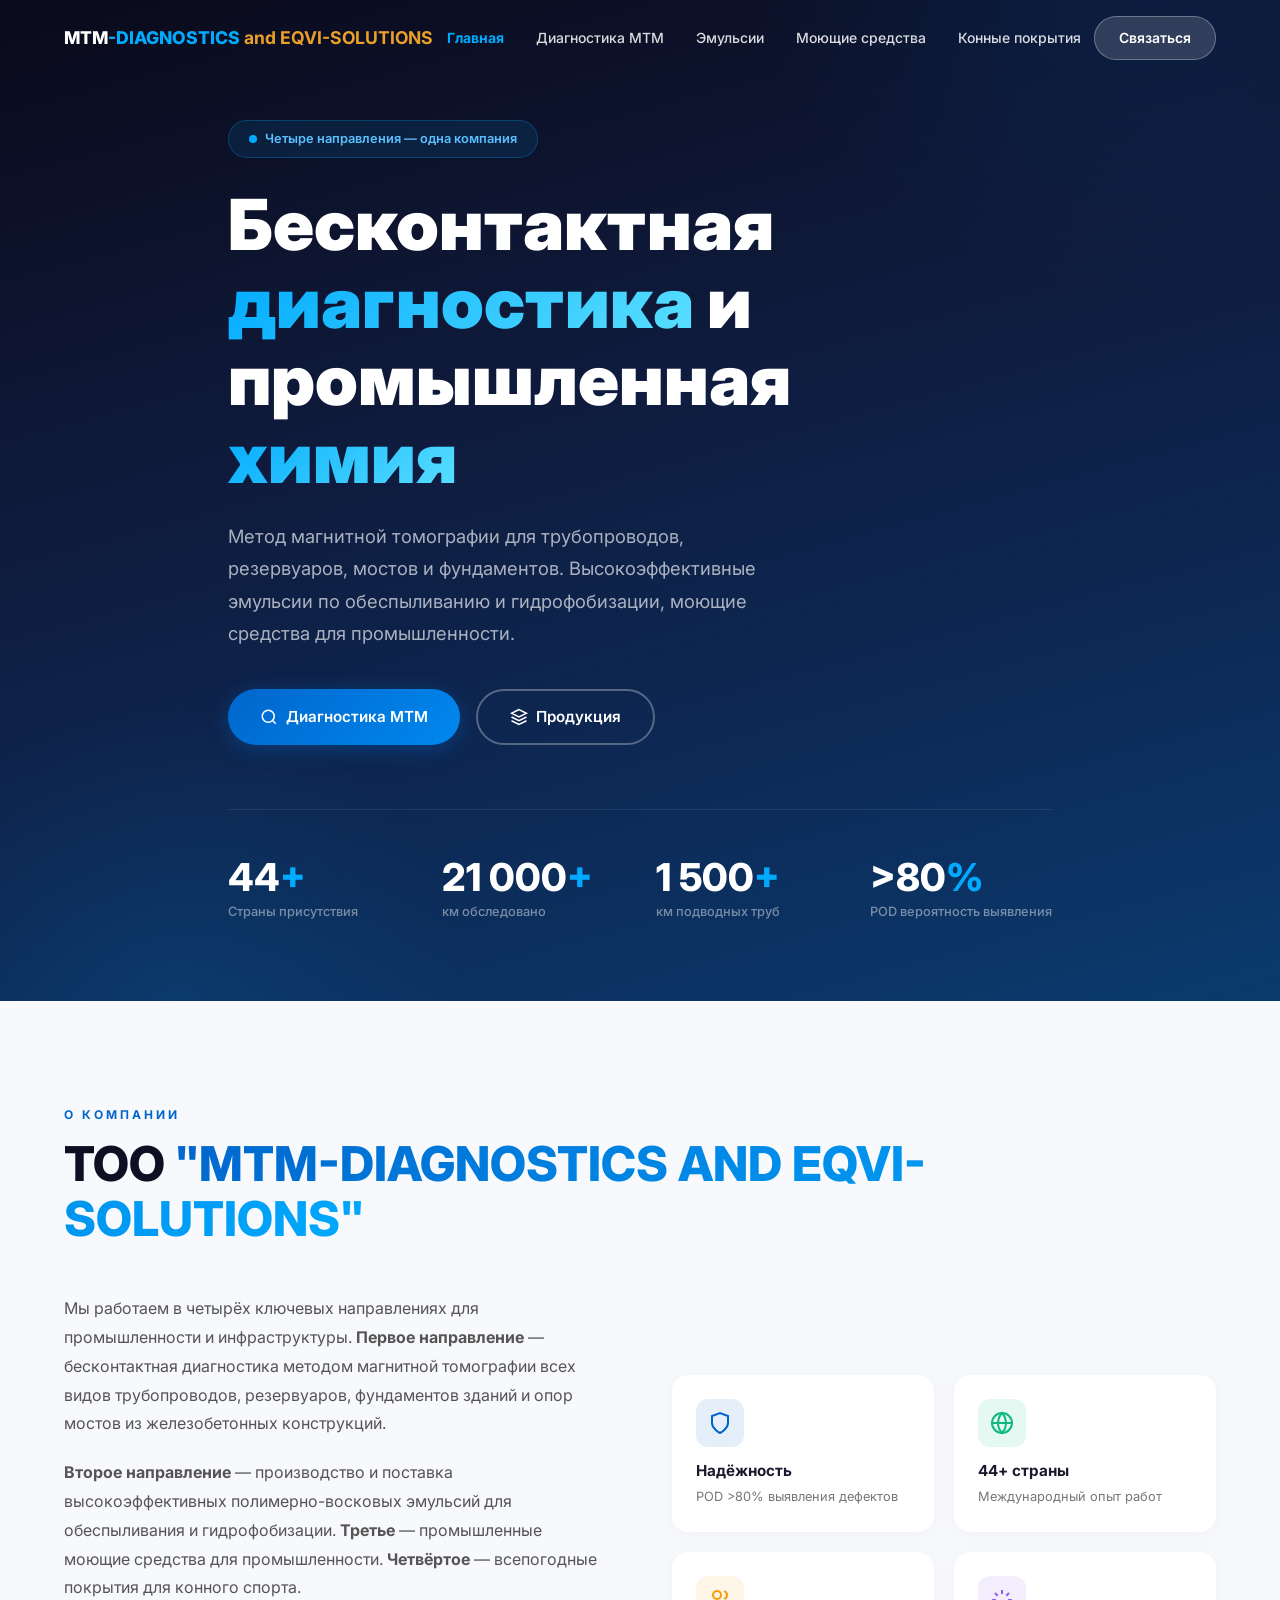
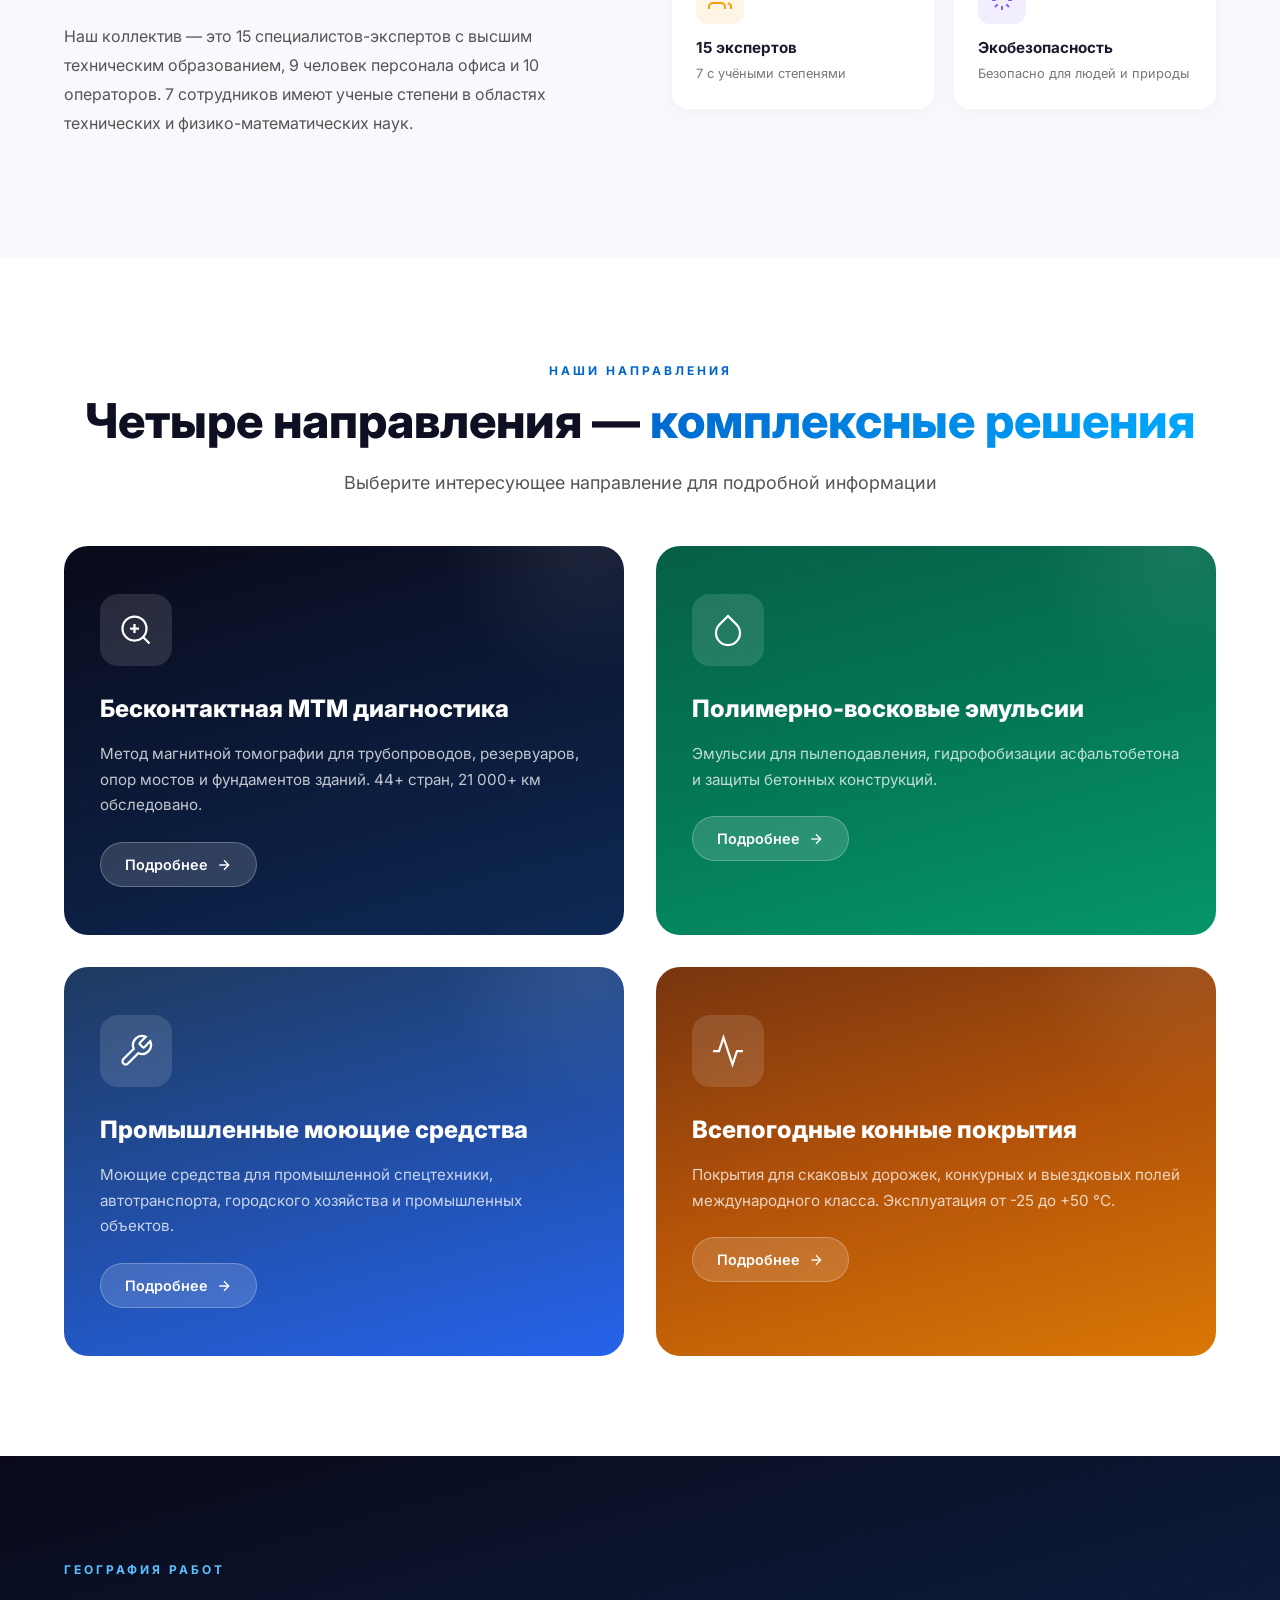
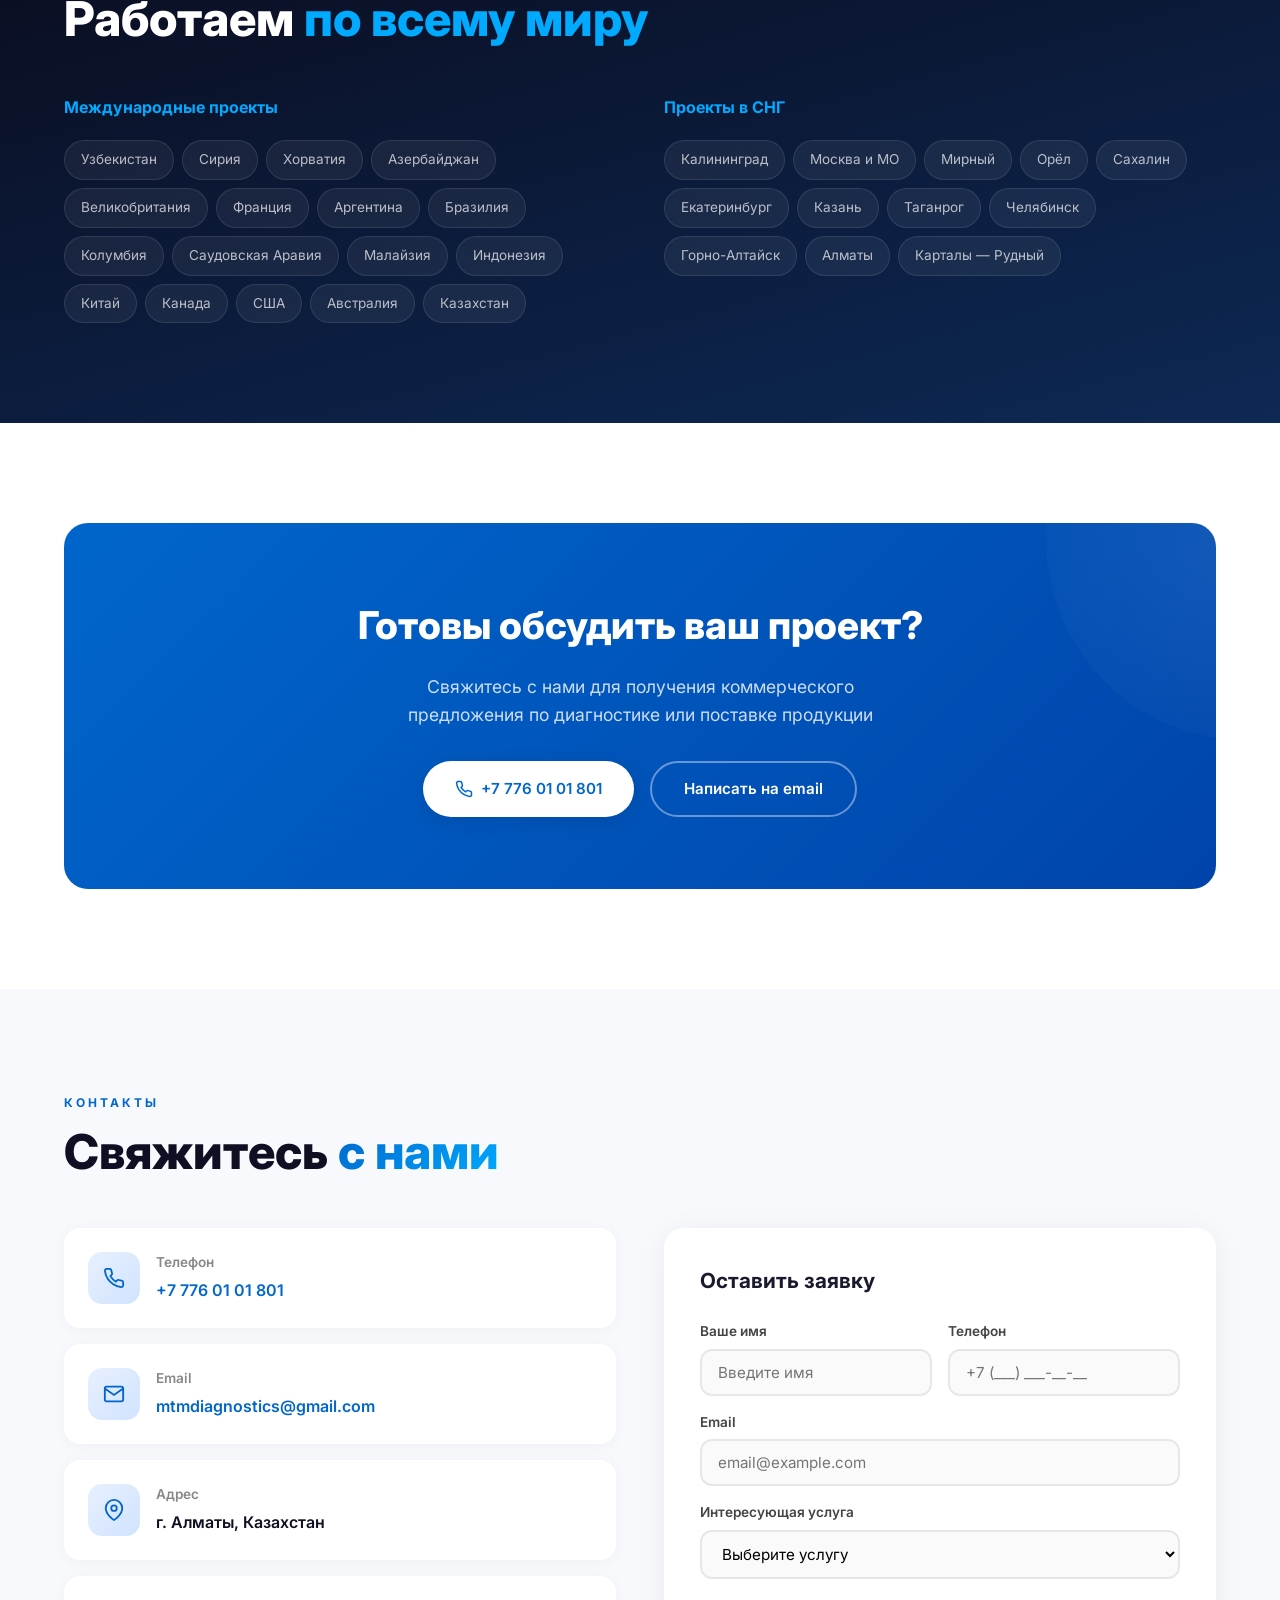
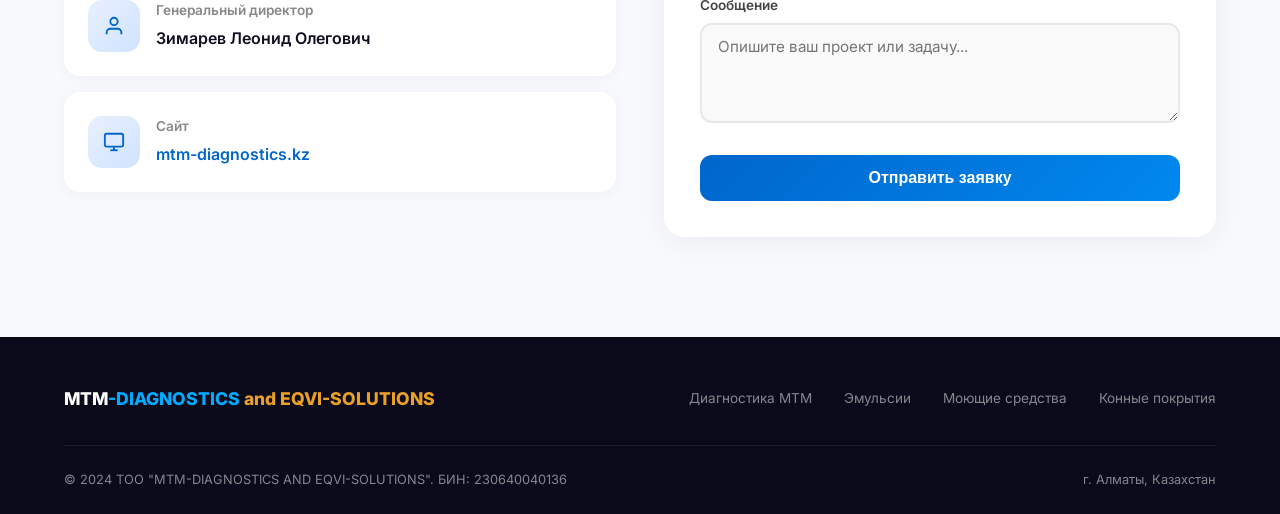
==== commit d27c6f47: "Корректировки по комментариям: 4 направления, конные покрытия, резервуары - Логотип: добавлено «and " ====
--- a/index.html
+++ b/index.html
@@ -13,12 +13,13 @@
 <!-- NAVBAR -->
 <nav class="navbar" id="navbar">
     <div class="container">
-        <a href="index.html" class="nav-logo">MTM<span>-DIAGNOSTICS</span></a>
+        <a href="index.html" class="nav-logo">MTM<span>-DIAGNOSTICS</span> <span class="amber">and EQVI-SOLUTIONS</span></a>
         <ul class="nav-links">
             <li><a href="index.html" class="active">Главная</a></li>
+            <li><a href="diagnostics.html">Диагностика МТМ</a></li>
             <li><a href="emulsions.html">Эмульсии</a></li>
             <li><a href="cleaning.html">Моющие средства</a></li>
-            <li><a href="diagnostics.html">Диагностика</a></li>
+            <li><a href="equestrian.html">Конные покрытия</a></li>
         </ul>
         <a href="#contacts" class="nav-cta">Связаться</a>
         <button class="nav-burger" onclick="toggleMenu()">
@@ -31,18 +32,19 @@
 <div class="mobile-menu" id="mobileMenu">
     <button class="mobile-close" onclick="toggleMenu()">&times;</button>
     <a href="index.html" onclick="toggleMenu()">Главная</a>
+    <a href="diagnostics.html" onclick="toggleMenu()">Диагностика МТМ</a>
     <a href="emulsions.html" onclick="toggleMenu()">Эмульсии</a>
     <a href="cleaning.html" onclick="toggleMenu()">Моющие средства</a>
-    <a href="diagnostics.html" onclick="toggleMenu()">Диагностика</a>
+    <a href="equestrian.html" onclick="toggleMenu()">Конные покрытия</a>
     <a href="#contacts" onclick="toggleMenu()">Контакты</a>
 </div>
 
 <!-- HERO -->
 <section class="hero">
     <div class="container hero-content">
-        <div class="hero-badge">Два направления — одна компания</div>
+        <div class="hero-badge">Четыре направления — одна компания</div>
         <h1>Бесконтактная <span class="highlight">диагностика</span> и промышленная <span class="highlight">химия</span></h1>
-        <p>Метод магнитной томографии для трубопроводов, мостов и фундаментов. Высокоэффективные эмульсии и моющие средства для промышленности.</p>
+        <p>Метод магнитной томографии для трубопроводов, резервуаров, мостов и фундаментов. Высокоэффективные эмульсии по обеспыливанию и гидрофобизации, моющие средства для промышленности.</p>
         <div class="hero-buttons">
             <a href="diagnostics.html" class="btn btn-primary">
                 <svg width="18" height="18" viewBox="0 0 24 24" fill="none" stroke="currentColor" stroke-width="2"><circle cx="11" cy="11" r="8"/><path d="m21 21-4.3-4.3"/></svg>
@@ -83,8 +85,8 @@
         </div>
         <div class="about-grid">
             <div class="about-text fade-up">
-                <p>Мы работаем в двух ключевых направлениях для промышленности и инфраструктуры. <strong>Первое направление</strong> — бесконтактная диагностика методом магнитной томографии всех видов трубопроводов, фундаментов зданий и опор мостов из железобетонных конструкций.</p>
-                <p><strong>Второе направление</strong> — производство и поставка высокоэффективных промышленных эмульсий для пылеподавления и гидрофобизации, а также моющих средств для самых различных сфер применения.</p>
+                <p>Мы работаем в четырёх ключевых направлениях для промышленности и инфраструктуры. <strong>Первое направление</strong> — бесконтактная диагностика методом магнитной томографии всех видов трубопроводов, резервуаров, фундаментов зданий и опор мостов из железобетонных конструкций.</p>
+                <p><strong>Второе направление</strong> — производство и поставка высокоэффективных полимерно-восковых эмульсий для обеспыливания и гидрофобизации. <strong>Третье</strong> — промышленные моющие средства для промышленности. <strong>Четвёртое</strong> — всепогодные покрытия для конного спорта.</p>
                 <p>Наш коллектив — это 15 специалистов-экспертов с высшим техническим образованием, 9 человек персонала офиса и 10 операторов. 7 сотрудников имеют ученые степени в областях технических и физико-математических наук.</p>
             </div>
             <div class="about-features fade-up">
@@ -121,12 +123,12 @@
     </div>
 </section>
 
-<!-- TWO DIRECTIONS -->
+<!-- FOUR DIRECTIONS -->
 <section class="section directions">
     <div class="container">
         <div class="fade-up" style="text-align:center; margin-bottom: 16px;">
             <span class="section-label">Наши направления</span>
-            <h2 class="section-title">Два направления — <span class="gradient-text">комплексные решения</span></h2>
+            <h2 class="section-title">Четыре направления — <span class="gradient-text">комплексные решения</span></h2>
             <p class="section-subtitle" style="margin: 0 auto;">Выберите интересующее направление для подробной информации</p>
         </div>
 
@@ -135,40 +137,45 @@
                 <div class="direction-card-icon">
                     <svg viewBox="0 0 24 24" fill="none" stroke="#fff" stroke-width="1.5"><circle cx="11" cy="11" r="8"/><path d="m21 21-4.3-4.3"/><path d="M11 8v6"/><path d="M8 11h6"/></svg>
                 </div>
-                <h3>Бесконтактная диагностика</h3>
-                <p>Метод магнитной томографии для трубопроводов, опор мостов и фундаментов зданий. 44+ стран, 21 000+ км обследовано.</p>
+                <h3>Бесконтактная МТМ диагностика</h3>
+                <p>Метод магнитной томографии для трубопроводов, резервуаров, опор мостов и фундаментов зданий. 44+ стран, 21 000+ км обследовано.</p>
                 <span class="card-link">
                     Подробнее
                     <svg viewBox="0 0 24 24" fill="none" stroke="currentColor" stroke-width="2"><path d="M5 12h14"/><path d="m12 5 7 7-7 7"/></svg>
                 </span>
             </a>
-            <a href="emulsions.html" class="direction-card direction-card-chem">
+            <a href="emulsions.html" class="direction-card direction-card-emulsion">
                 <div class="direction-card-icon">
-                    <svg viewBox="0 0 24 24" fill="none" stroke="#fff" stroke-width="1.5"><path d="M10 2v7.527a2 2 0 01-.211.896L4.72 20.55a1 1 0 00.9 1.45h12.76a1 1 0 00.9-1.45l-5.069-10.127A2 2 0 0114 9.527V2"/><path d="M8.5 2h7"/><path d="M7 16h10"/></svg>
-                </div>
-                <h3>Промышленная химия</h3>
-                <p>Эмульсии для пылеподавления и гидрофобизации, моющие средства для промышленности и городского хозяйства.</p>
+                    <svg viewBox="0 0 24 24" fill="none" stroke="#fff" stroke-width="1.5"><path d="M12 2.69l5.66 5.66a8 8 0 11-11.31 0z"/></svg>
+                </div>
+                <h3>Полимерно-восковые эмульсии</h3>
+                <p>Эмульсии для пылеподавления, гидрофобизации асфальтобетона и защиты бетонных конструкций.</p>
                 <span class="card-link">
                     Подробнее
                     <svg viewBox="0 0 24 24" fill="none" stroke="currentColor" stroke-width="2"><path d="M5 12h14"/><path d="m12 5 7 7-7 7"/></svg>
                 </span>
             </a>
-        </div>
-
-        <div class="sub-directions fade-up">
-            <a href="emulsions.html" class="sub-direction-card">
-                <div class="sub-icon sub-icon-green">
-                    <svg width="28" height="28" viewBox="0 0 24 24" fill="none" stroke="#10b981" stroke-width="2"><path d="M12 2.69l5.66 5.66a8 8 0 11-11.31 0z"/></svg>
-                </div>
-                <h4>Эмульсии</h4>
-                <p>Пылеподавление для грунтовых дорог и хвостохранилищ, гидрофобизация асфальтобетона, защита бетона</p>
-            </a>
-            <a href="cleaning.html" class="sub-direction-card">
-                <div class="sub-icon sub-icon-blue">
-                    <svg width="28" height="28" viewBox="0 0 24 24" fill="none" stroke="#0066CC" stroke-width="2"><path d="M14.7 6.3a1 1 0 000 1.4l1.6 1.6a1 1 0 001.4 0l3.77-3.77a6 6 0 01-7.94 7.94l-6.91 6.91a2.12 2.12 0 01-3-3l6.91-6.91a6 6 0 017.94-7.94l-3.76 3.76z"/></svg>
-                </div>
-                <h4>Моющие средства</h4>
-                <p>Для тротуарной плитки, автодорог, фасадов зданий, автомобилей, спецтехники и промышленного оборудования</p>
+            <a href="cleaning.html" class="direction-card direction-card-cleaning">
+                <div class="direction-card-icon">
+                    <svg viewBox="0 0 24 24" fill="none" stroke="#fff" stroke-width="1.5"><path d="M14.7 6.3a1 1 0 000 1.4l1.6 1.6a1 1 0 001.4 0l3.77-3.77a6 6 0 01-7.94 7.94l-6.91 6.91a2.12 2.12 0 01-3-3l6.91-6.91a6 6 0 017.94-7.94l-3.76 3.76z"/></svg>
+                </div>
+                <h3>Промышленные моющие средства</h3>
+                <p>Моющие средства для промышленной спецтехники, автотранспорта, городского хозяйства и промышленных объектов.</p>
+                <span class="card-link">
+                    Подробнее
+                    <svg viewBox="0 0 24 24" fill="none" stroke="currentColor" stroke-width="2"><path d="M5 12h14"/><path d="m12 5 7 7-7 7"/></svg>
+                </span>
+            </a>
+            <a href="equestrian.html" class="direction-card direction-card-equestrian">
+                <div class="direction-card-icon">
+                    <svg viewBox="0 0 24 24" fill="none" stroke="#fff" stroke-width="1.5"><path d="M22 12h-4l-3 9L9 3l-3 9H2"/></svg>
+                </div>
+                <h3>Всепогодные конные покрытия</h3>
+                <p>Покрытия для скаковых дорожек, конкурных и выездковых полей международного класса. Эксплуатация от -25 до +50 &deg;C.</p>
+                <span class="card-link">
+                    Подробнее
+                    <svg viewBox="0 0 24 24" fill="none" stroke="currentColor" stroke-width="2"><path d="M5 12h14"/><path d="m12 5 7 7-7 7"/></svg>
+                </span>
             </a>
         </div>
     </div>
@@ -344,12 +351,12 @@
 <footer class="footer">
     <div class="container">
         <div class="footer-top">
-            <div class="footer-logo">MTM<span>-DIAGNOSTICS</span></div>
+            <div class="footer-logo">MTM<span>-DIAGNOSTICS</span> <span class="amber">and EQVI-SOLUTIONS</span></div>
             <ul class="footer-links">
-                <li><a href="index.html">Главная</a></li>
+                <li><a href="diagnostics.html">Диагностика МТМ</a></li>
                 <li><a href="emulsions.html">Эмульсии</a></li>
                 <li><a href="cleaning.html">Моющие средства</a></li>
-                <li><a href="diagnostics.html">Диагностика</a></li>
+                <li><a href="equestrian.html">Конные покрытия</a></li>
             </ul>
         </div>
         <div class="footer-bottom">
--- a/style.css
+++ b/style.css
@@ -122,6 +122,7 @@
 }
 .navbar.scrolled .nav-logo, .navbar.navbar-light .nav-logo { color: #0f0f23; }
 .nav-logo span { color: #00AAFF; }
+.nav-logo .amber { color: #eaa028; font-weight: 700; }
 .nav-links {
     display: flex;
     list-style: none;
@@ -347,8 +348,16 @@
     background: linear-gradient(165deg, #0a0a1a 0%, #0d2955 100%);
     color: #fff;
 }
-.direction-card-chem {
+.direction-card-emulsion {
     background: linear-gradient(165deg, #065f46 0%, #047857 50%, #059669 100%);
+    color: #fff;
+}
+.direction-card-cleaning {
+    background: linear-gradient(165deg, #1e3a5f 0%, #2563eb 100%);
+    color: #fff;
+}
+.direction-card-equestrian {
+    background: linear-gradient(165deg, #78350f 0%, #b45309 50%, #d97706 100%);
     color: #fff;
 }
 .direction-card::before {
@@ -520,7 +529,7 @@
 .diag-intro p { color: #555; max-width: 720px; line-height: 1.8; }
 .diag-cards {
     display: grid;
-    grid-template-columns: repeat(3, 1fr);
+    grid-template-columns: repeat(2, 1fr);
     gap: 24px;
     margin-bottom: 64px;
 }
@@ -1004,6 +1013,7 @@
     color: #fff;
 }
 .footer-logo span { color: #00AAFF; }
+.footer-logo .amber { color: #eaa028; }
 .footer-links {
     display: flex;
     gap: 32px;
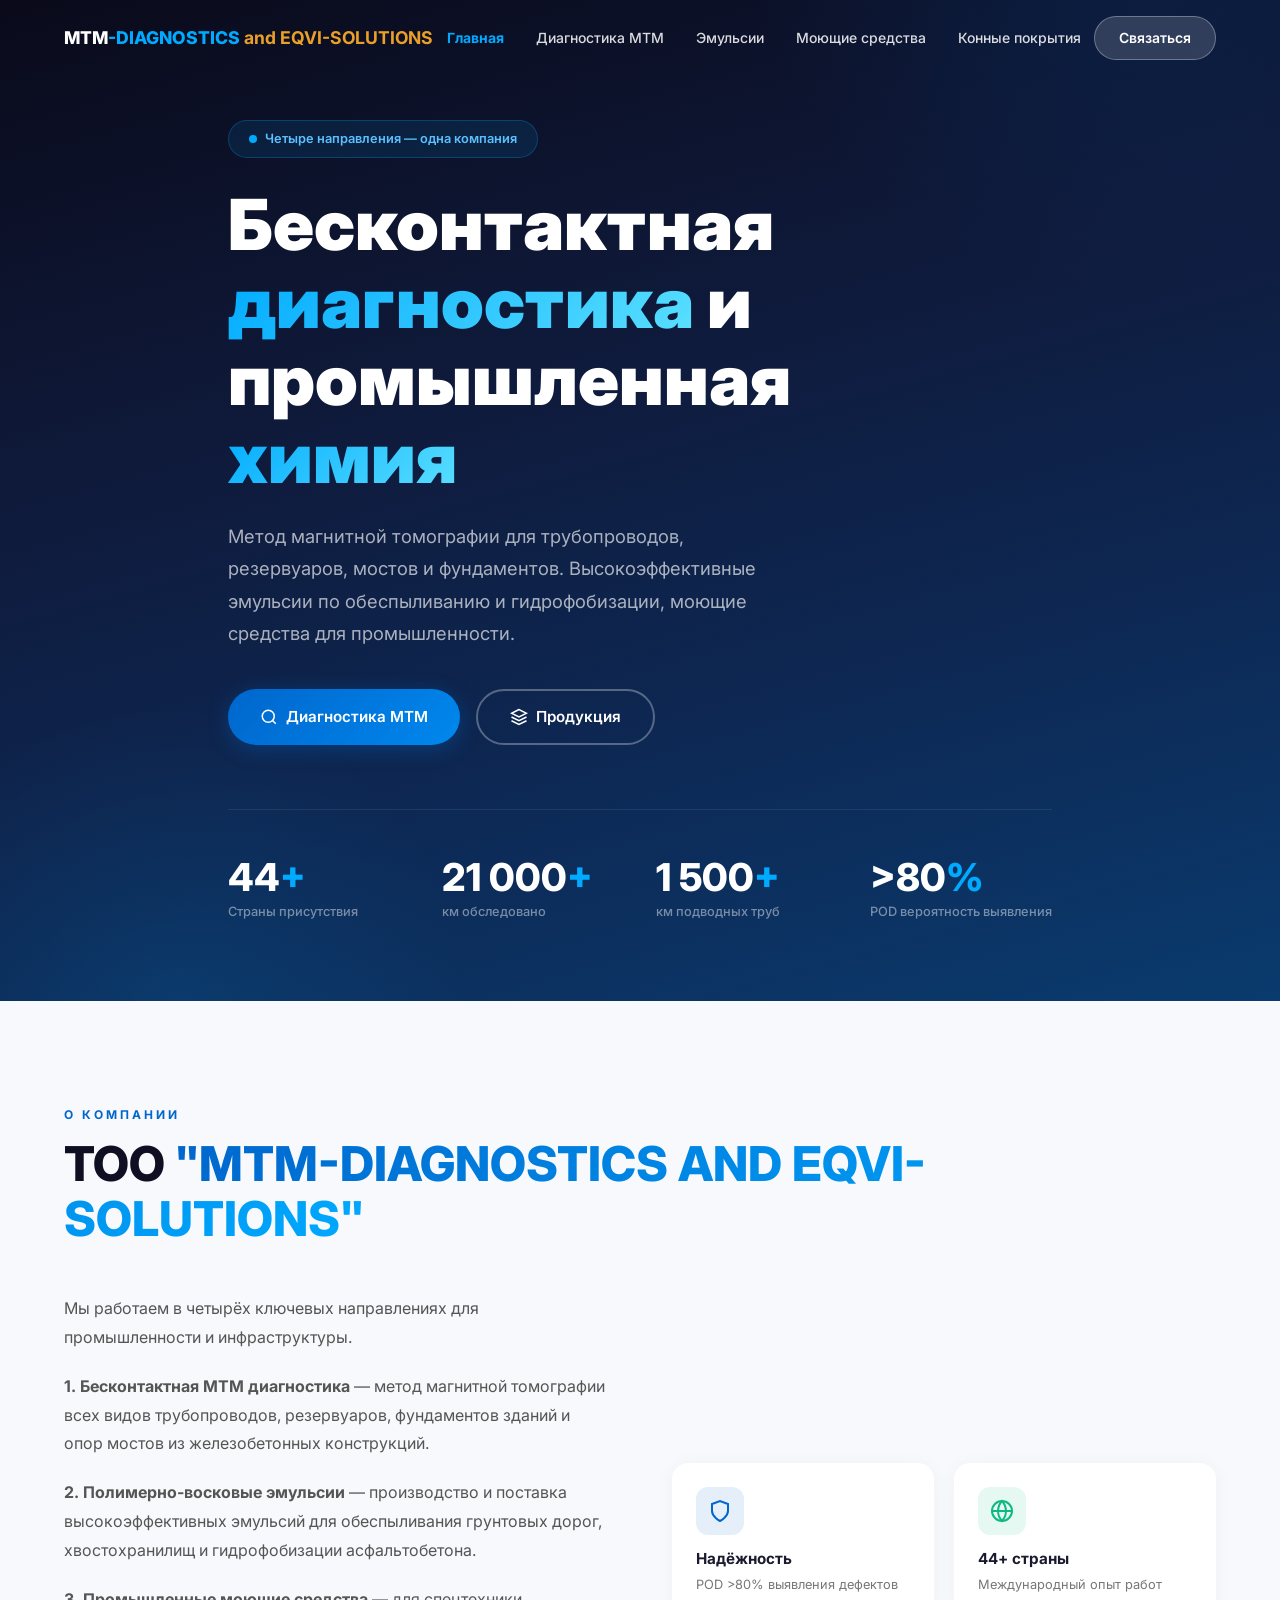
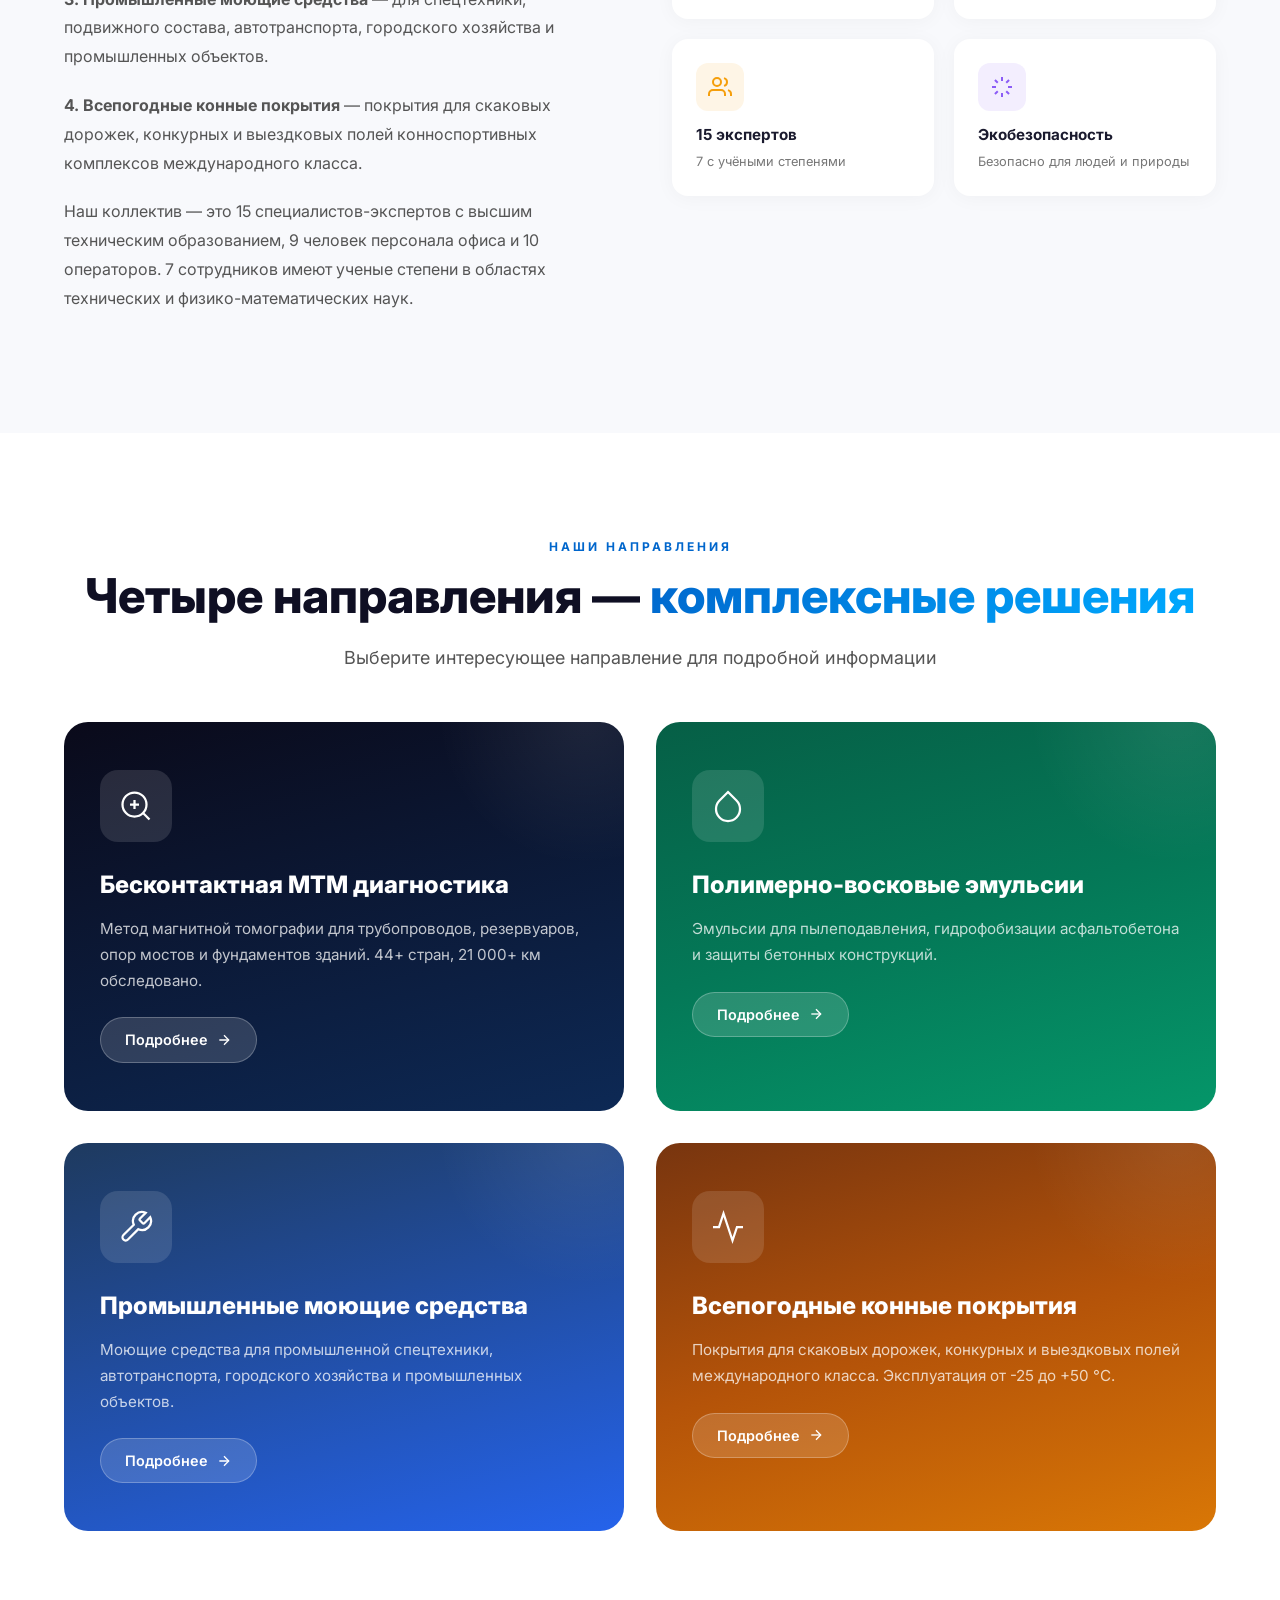
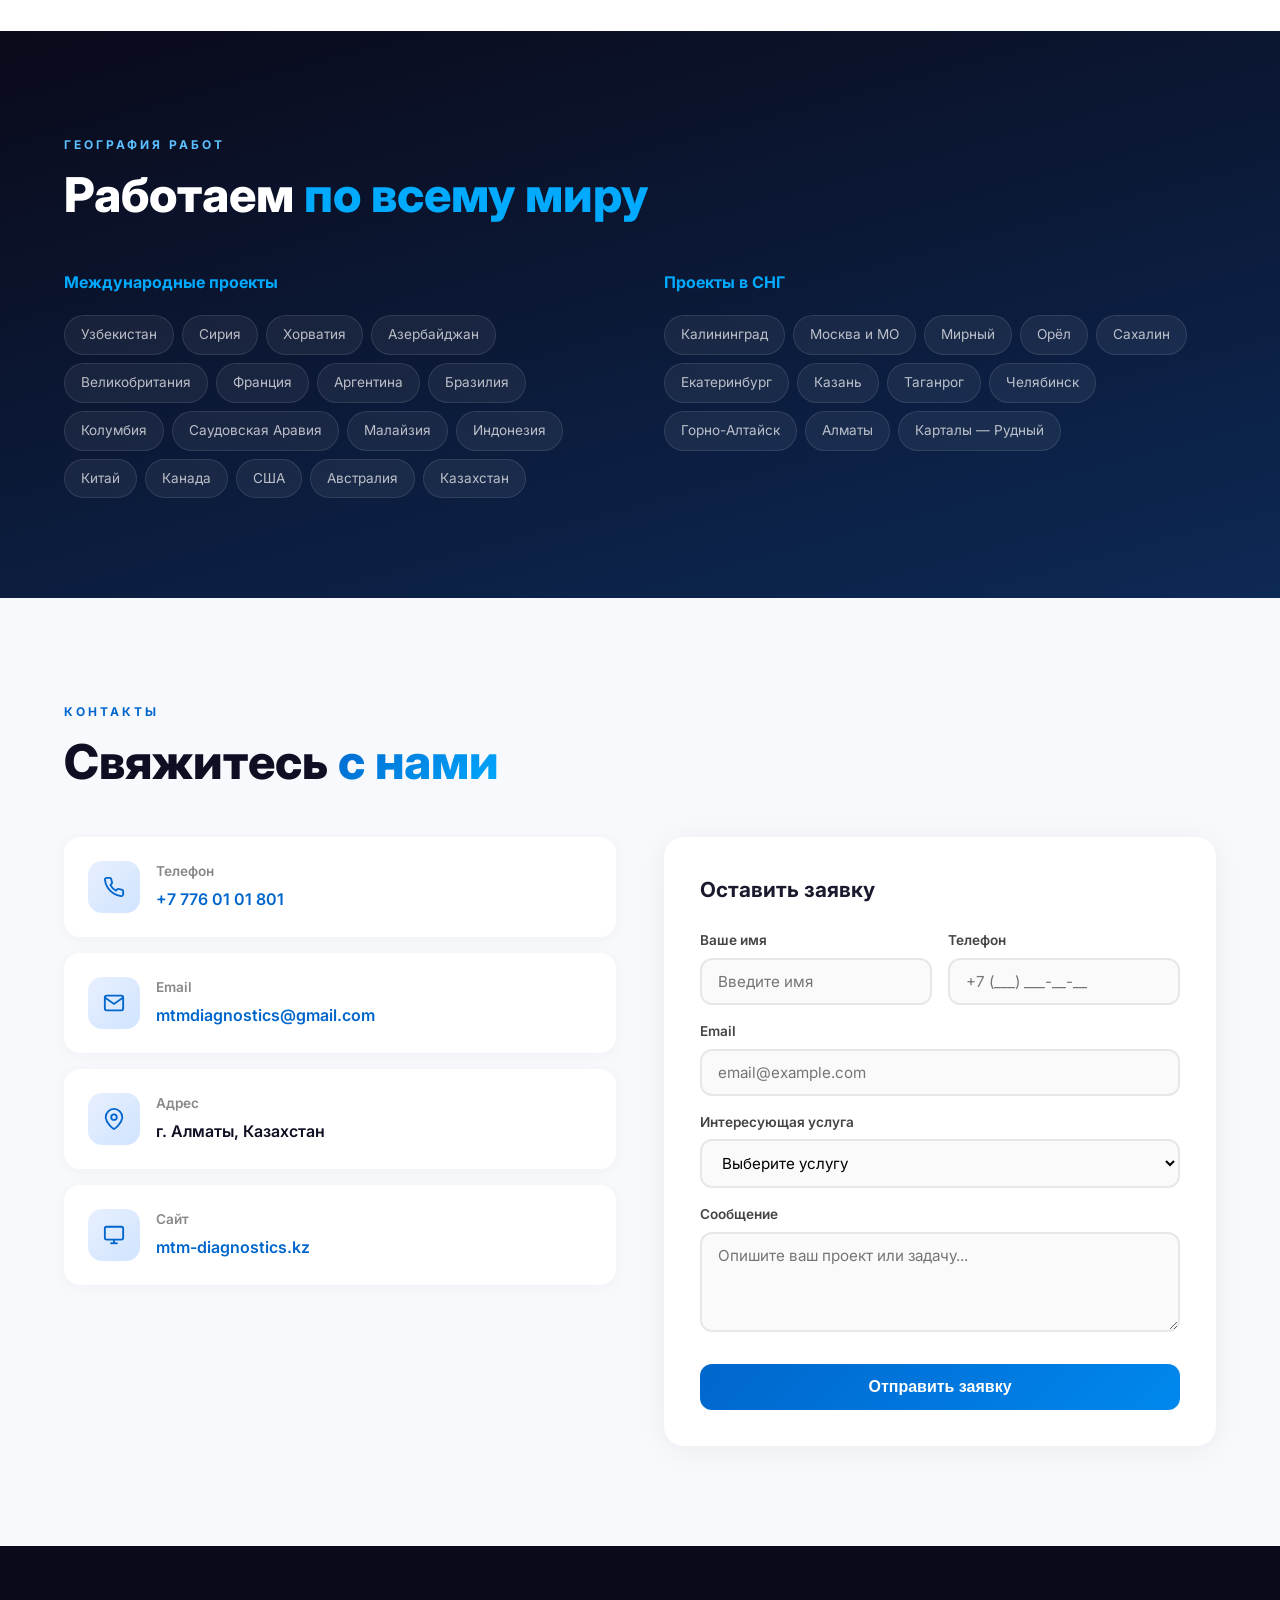
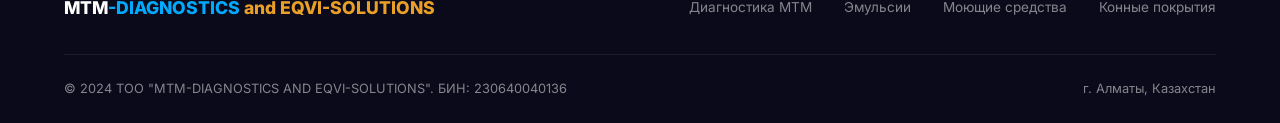
==== commit aa735858: "Правки по комментариям 06.04: удалён директор, CTA, параграфы, Ашхабад - Удалён блок «Генеральный ди" ====
--- a/index.html
+++ b/index.html
@@ -85,8 +85,11 @@
         </div>
         <div class="about-grid">
             <div class="about-text fade-up">
-                <p>Мы работаем в четырёх ключевых направлениях для промышленности и инфраструктуры. <strong>Первое направление</strong> — бесконтактная диагностика методом магнитной томографии всех видов трубопроводов, резервуаров, фундаментов зданий и опор мостов из железобетонных конструкций.</p>
-                <p><strong>Второе направление</strong> — производство и поставка высокоэффективных полимерно-восковых эмульсий для обеспыливания и гидрофобизации. <strong>Третье</strong> — промышленные моющие средства для промышленности. <strong>Четвёртое</strong> — всепогодные покрытия для конного спорта.</p>
+                <p>Мы работаем в четырёх ключевых направлениях для промышленности и инфраструктуры.</p>
+                <p><strong>1. Бесконтактная МТМ диагностика</strong> — метод магнитной томографии всех видов трубопроводов, резервуаров, фундаментов зданий и опор мостов из железобетонных конструкций.</p>
+                <p><strong>2. Полимерно-восковые эмульсии</strong> — производство и поставка высокоэффективных эмульсий для обеспыливания грунтовых дорог, хвостохранилищ и гидрофобизации асфальтобетона.</p>
+                <p><strong>3. Промышленные моющие средства</strong> — для спецтехники, подвижного состава, автотранспорта, городского хозяйства и промышленных объектов.</p>
+                <p><strong>4. Всепогодные конные покрытия</strong> — покрытия для скаковых дорожек, конкурных и выездковых полей конноспортивных комплексов международного класса.</p>
                 <p>Наш коллектив — это 15 специалистов-экспертов с высшим техническим образованием, 9 человек персонала офиса и 10 операторов. 7 сотрудников имеют ученые степени в областях технических и физико-математических наук.</p>
             </div>
             <div class="about-features fade-up">
@@ -232,25 +235,6 @@
     </div>
 </section>
 
-<!-- CTA -->
-<section class="section cta-section">
-    <div class="container">
-        <div class="cta-box fade-up">
-            <h2>Готовы обсудить ваш проект?</h2>
-            <p>Свяжитесь с нами для получения коммерческого предложения по диагностике или поставке продукции</p>
-            <div class="cta-buttons">
-                <a href="tel:+77760101801" class="btn btn-white">
-                    <svg width="18" height="18" viewBox="0 0 24 24" fill="none" stroke="currentColor" stroke-width="2"><path d="M22 16.92v3a2 2 0 01-2.18 2 19.79 19.79 0 01-8.63-3.07 19.5 19.5 0 01-6-6 19.79 19.79 0 01-3.07-8.67A2 2 0 014.11 2h3a2 2 0 012 1.72c.127.96.361 1.903.7 2.81a2 2 0 01-.45 2.11L8.09 9.91a16 16 0 006 6l1.27-1.27a2 2 0 012.11-.45c.907.339 1.85.573 2.81.7A2 2 0 0122 16.92z"/></svg>
-                    +7 776 01 01 801
-                </a>
-                <a href="mailto:mtmdiagnostics@gmail.com" class="btn btn-outline" style="color:#fff;border-color:rgba(255,255,255,0.4);">
-                    Написать на email
-                </a>
-            </div>
-        </div>
-    </div>
-</section>
-
 <!-- CONTACTS -->
 <section class="section contacts" id="contacts">
     <div class="container">
@@ -285,15 +269,6 @@
                     <div>
                         <h4>Адрес</h4>
                         <p>г. Алматы, Казахстан</p>
-                    </div>
-                </div>
-                <div class="contact-info-card">
-                    <div class="contact-icon">
-                        <svg viewBox="0 0 24 24" stroke-width="2"><path d="M20 21v-2a4 4 0 00-4-4H8a4 4 0 00-4 4v2"/><circle cx="12" cy="7" r="4"/></svg>
-                    </div>
-                    <div>
-                        <h4>Генеральный директор</h4>
-                        <p>Зимарев Леонид Олегович</p>
                     </div>
                 </div>
                 <div class="contact-info-card">
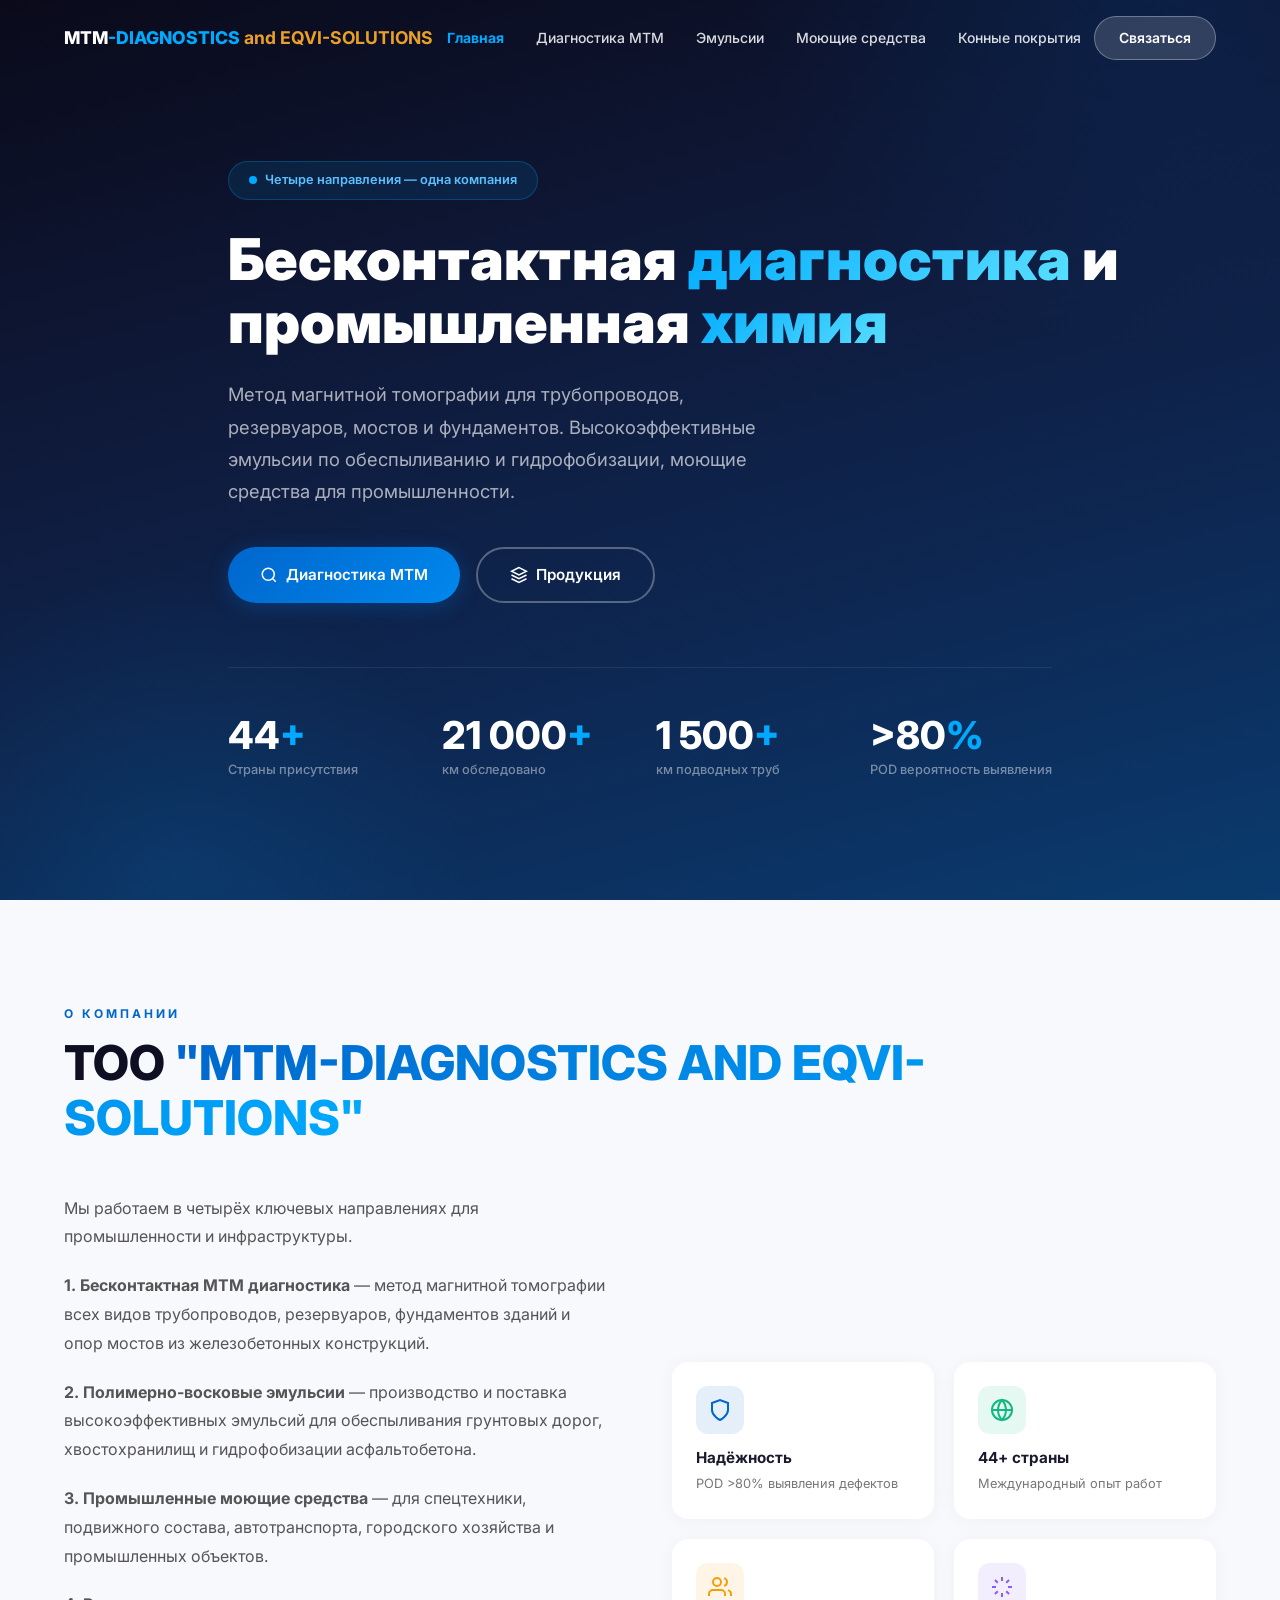
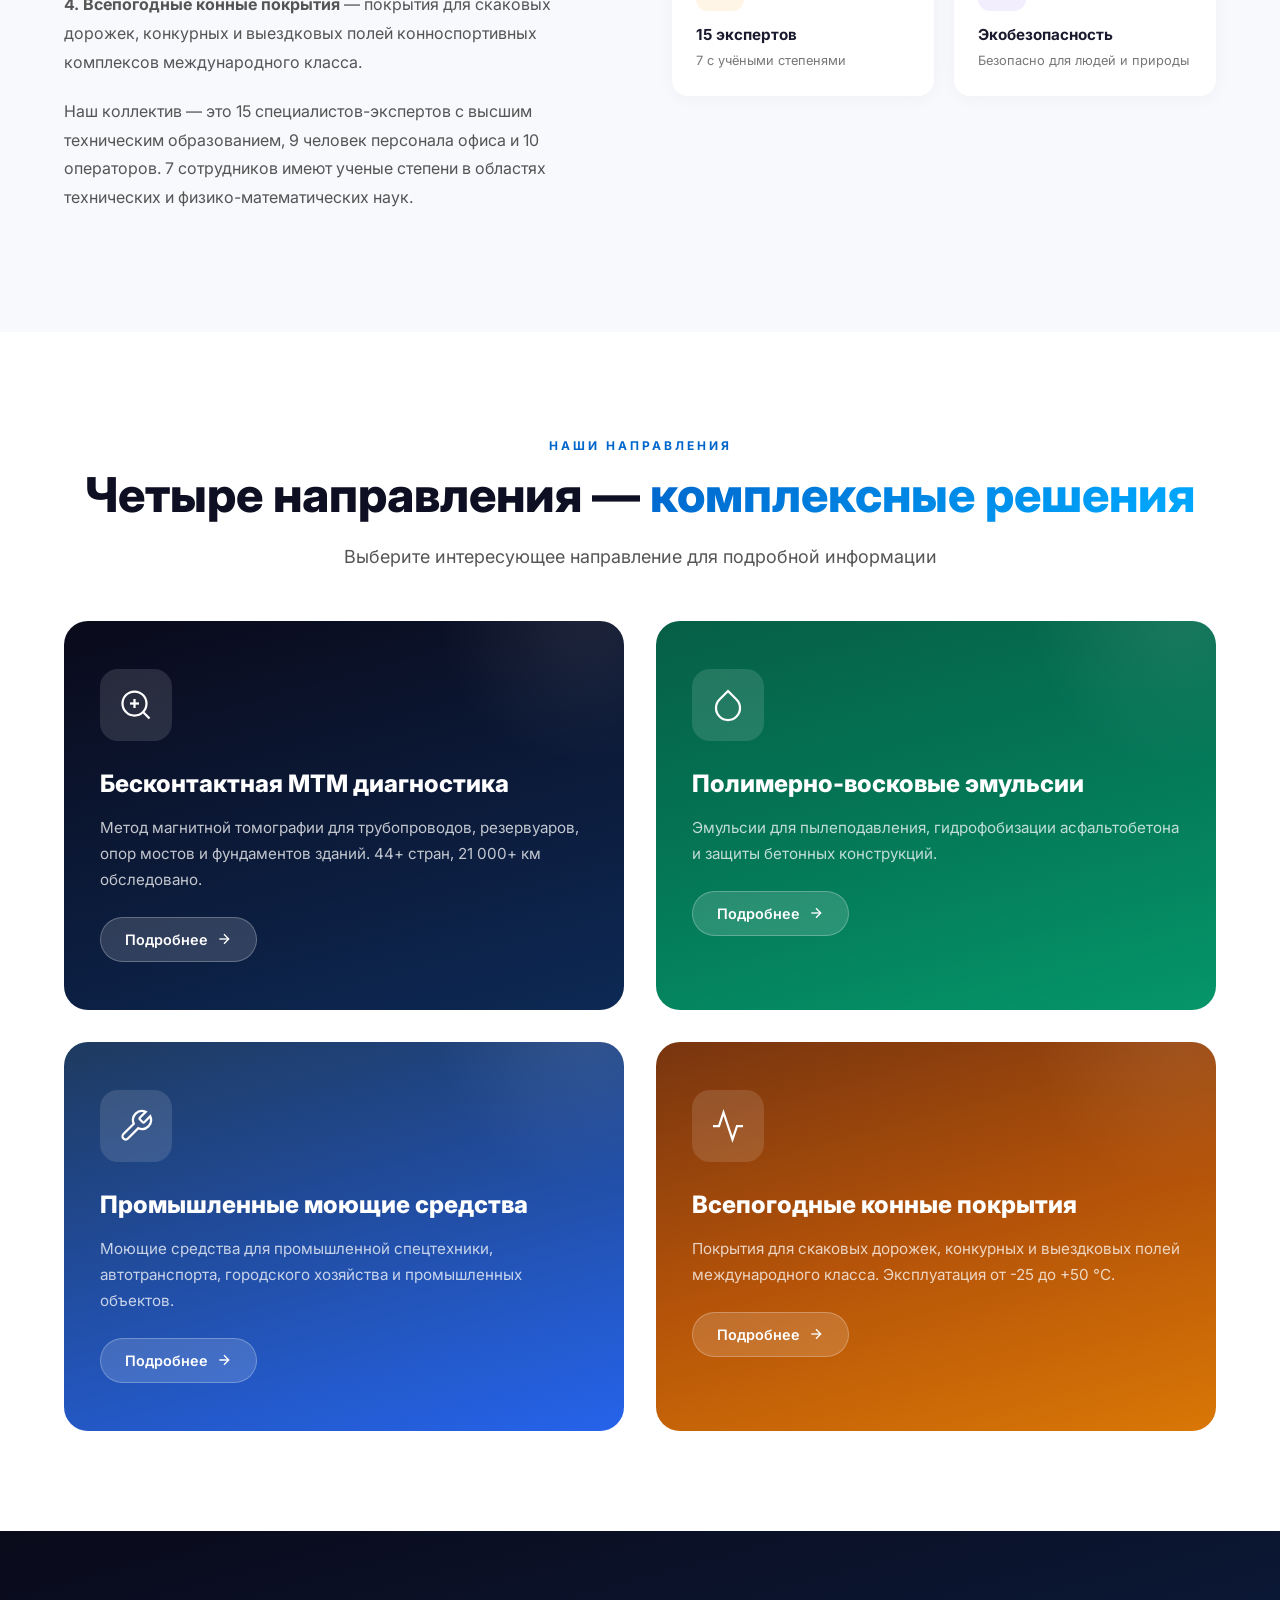
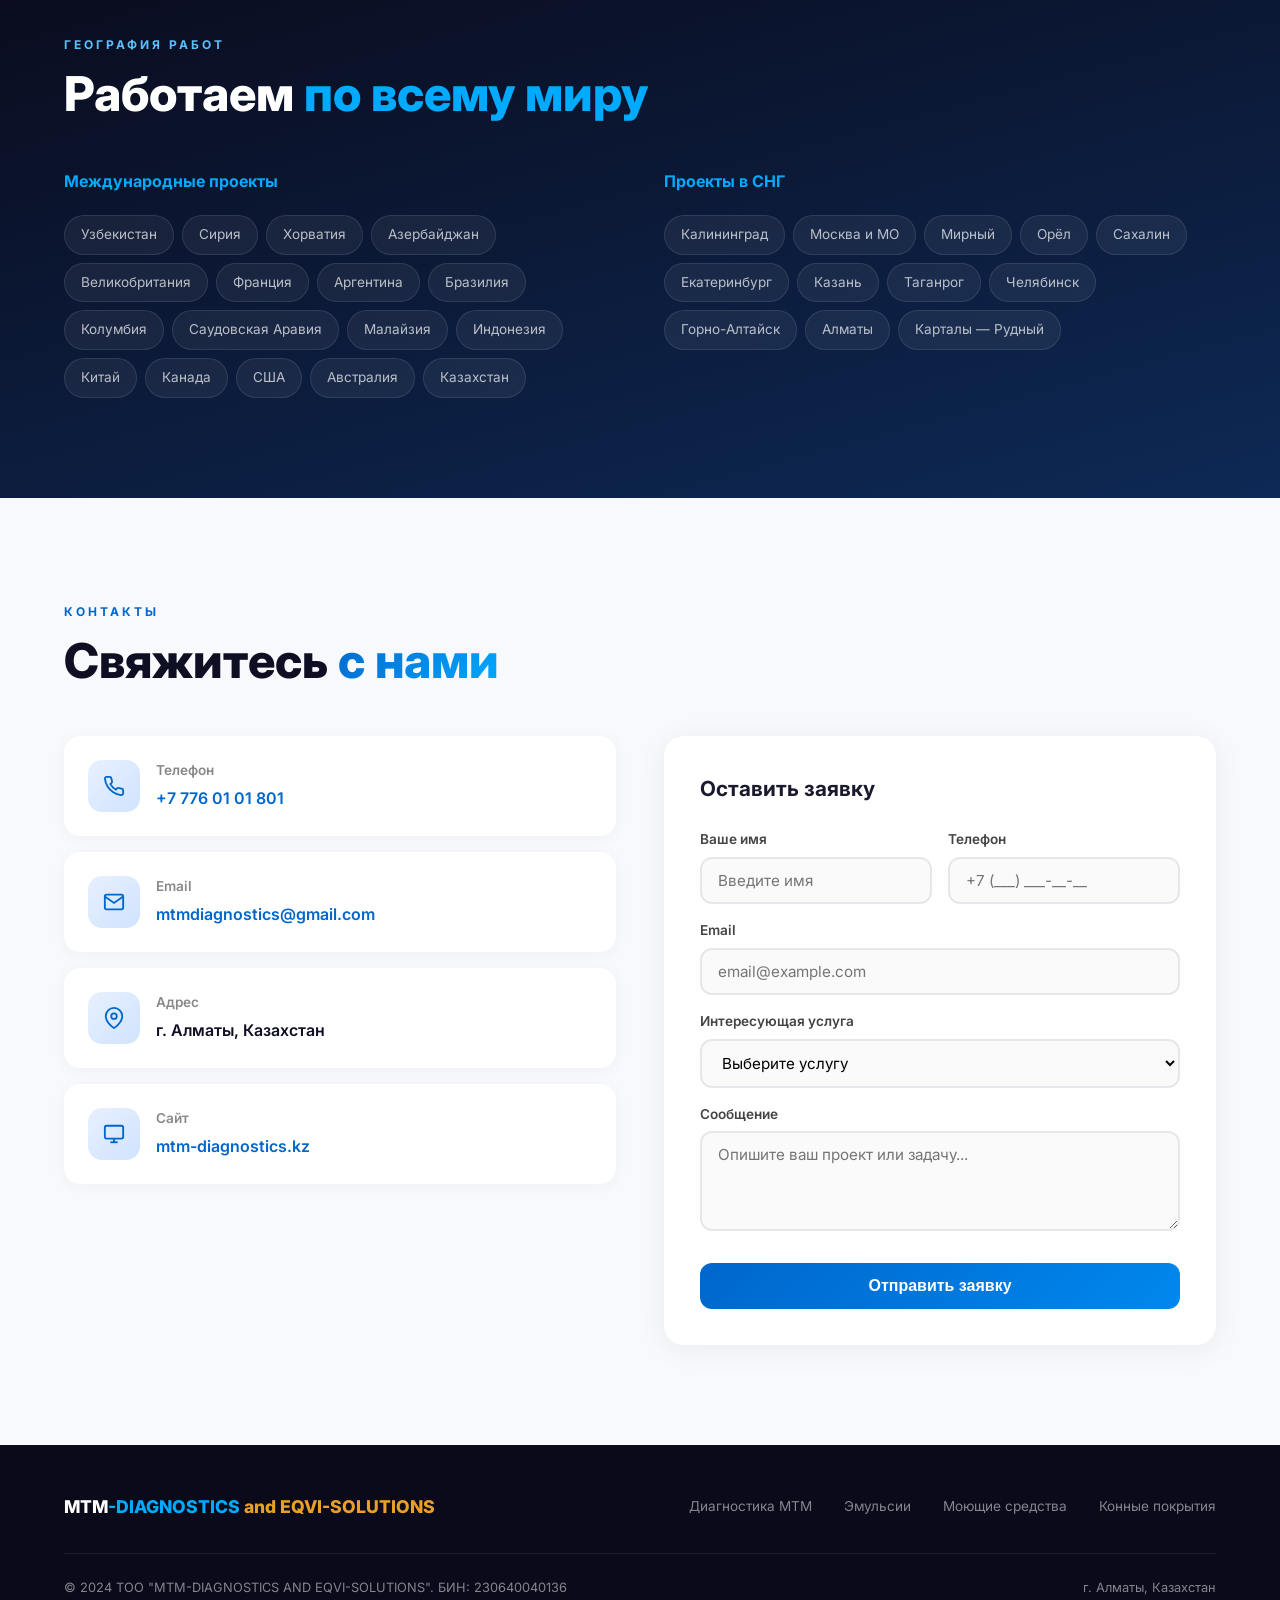
==== commit ddce7b35: "Фикс переноса заголовка hero на две строки Co-Authored-By: Claude Opus 4.6 <noreply@anthropic.com>" ====
--- a/index.html
+++ b/index.html
@@ -43,7 +43,7 @@
 <section class="hero">
     <div class="container hero-content">
         <div class="hero-badge">Четыре направления — одна компания</div>
-        <h1>Бесконтактная <span class="highlight">диагностика</span> и промышленная <span class="highlight">химия</span></h1>
+        <h1><span style="white-space:nowrap;">Бесконтактная <span class="highlight">диагностика</span> и</span><br><span style="white-space:nowrap;">промышленная <span class="highlight">химия</span></span></h1>
         <p>Метод магнитной томографии для трубопроводов, резервуаров, мостов и фундаментов. Высокоэффективные эмульсии по обеспыливанию и гидрофобизации, моющие средства для промышленности.</p>
         <div class="hero-buttons">
             <a href="diagnostics.html" class="btn btn-primary">
--- a/style.css
+++ b/style.css
@@ -231,7 +231,7 @@
     50% { opacity: 0.5; transform: scale(1.5); }
 }
 .hero h1 {
-    font-size: clamp(2.5rem, 5.5vw, 4.5rem);
+    font-size: clamp(2.2rem, 4.5vw, 3.8rem);
     font-weight: 900;
     color: #fff;
     line-height: 1.1;
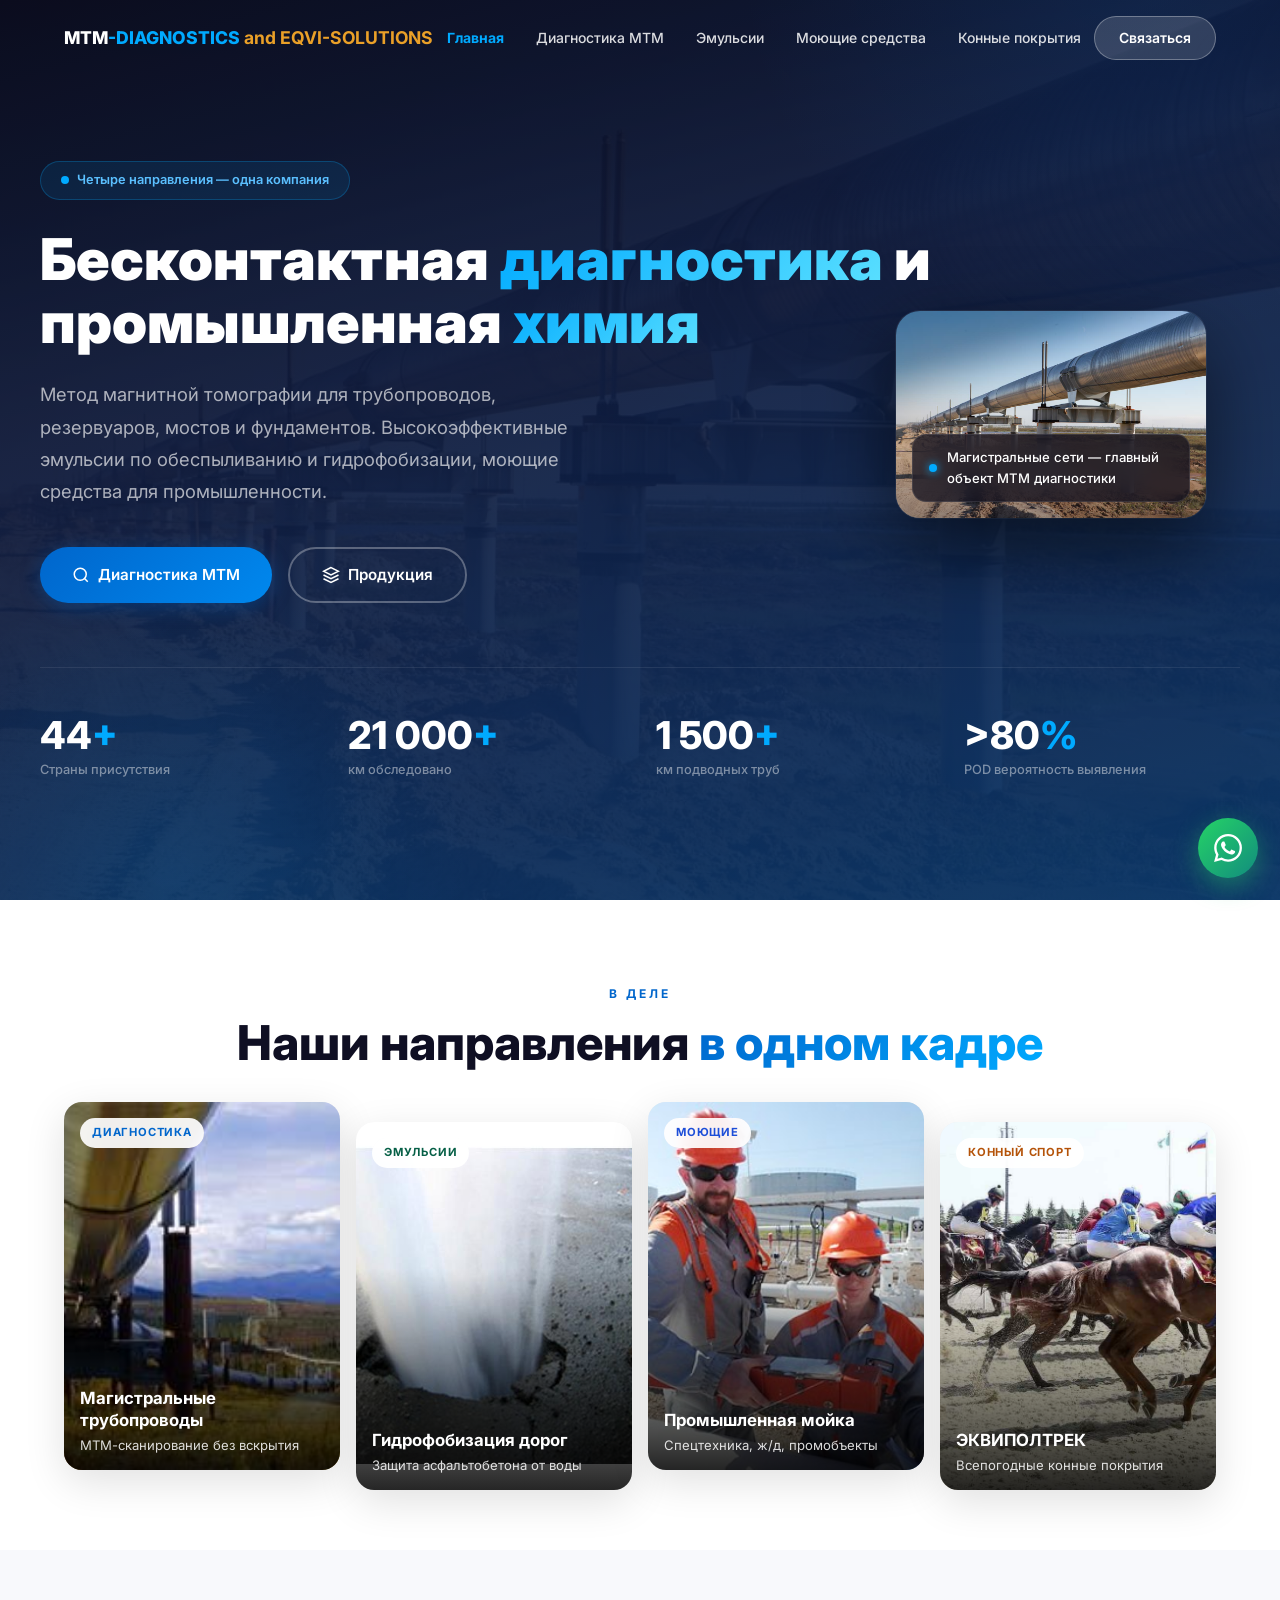
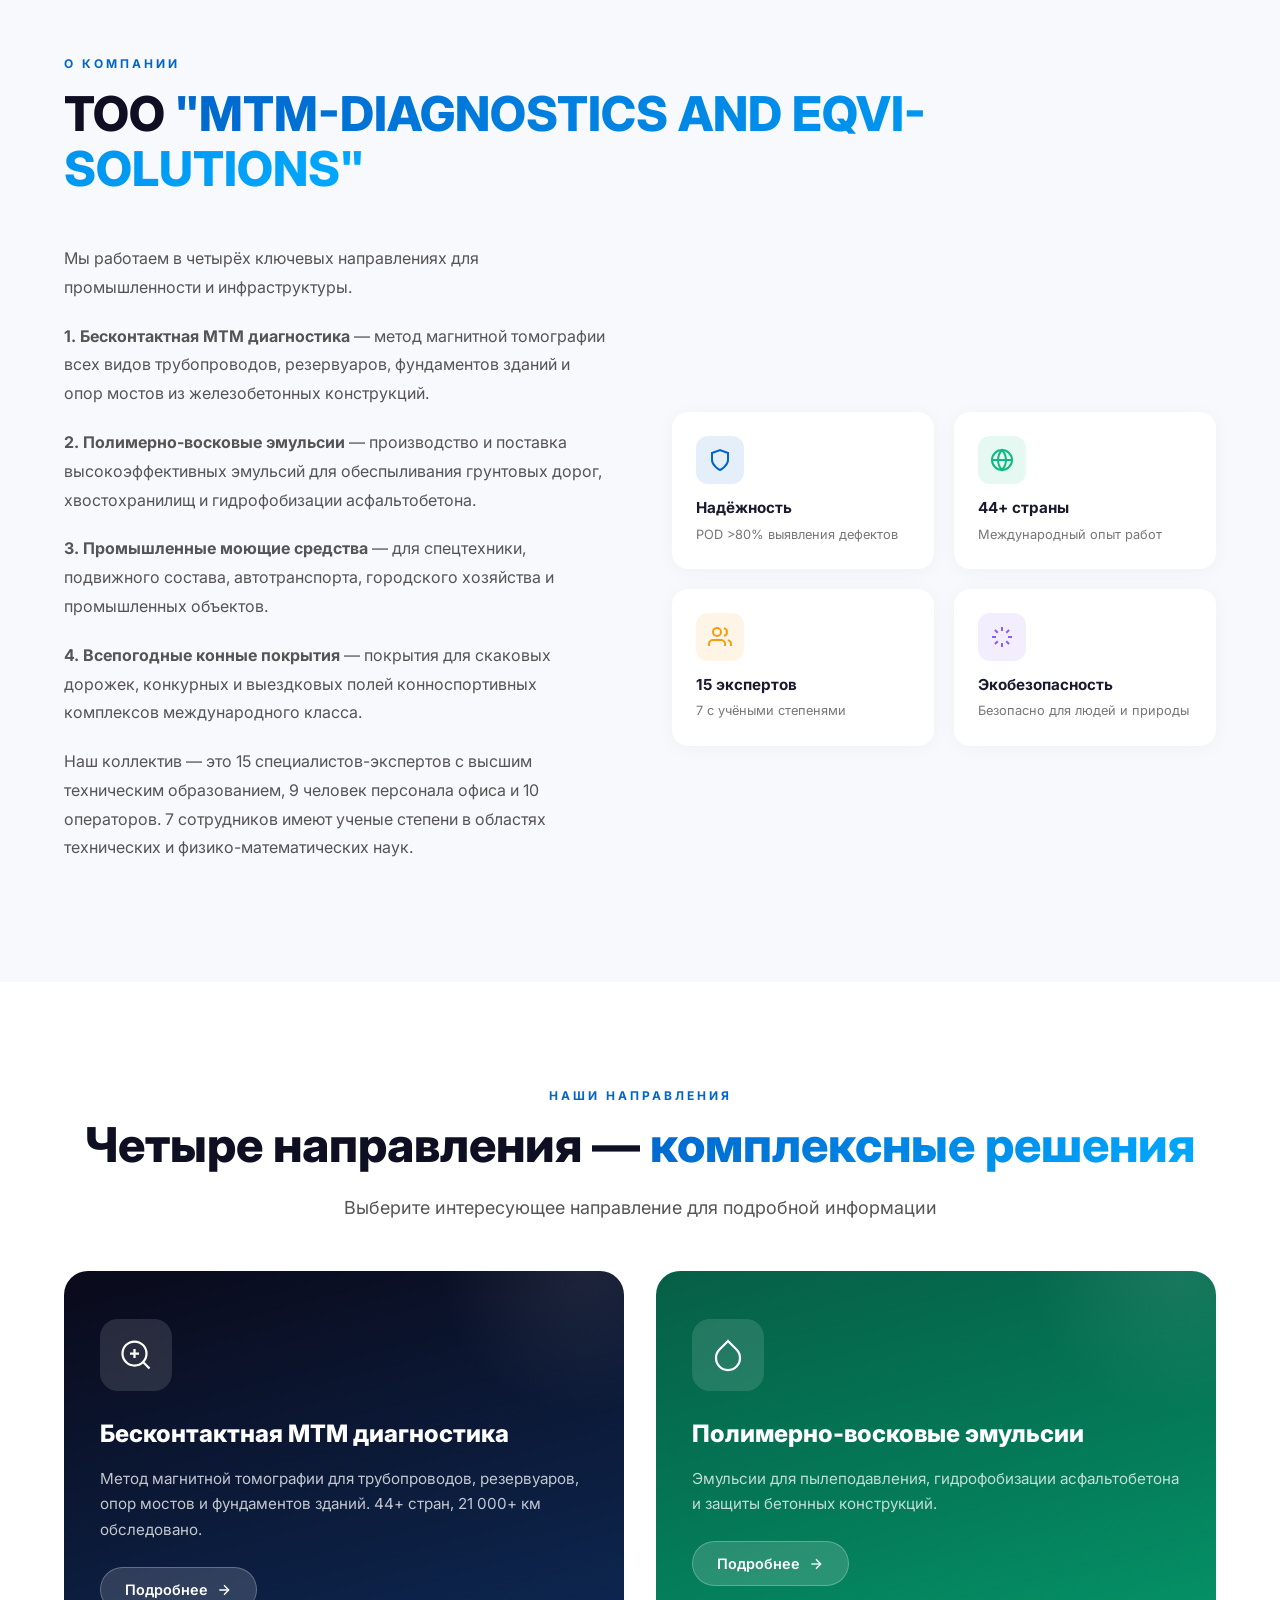
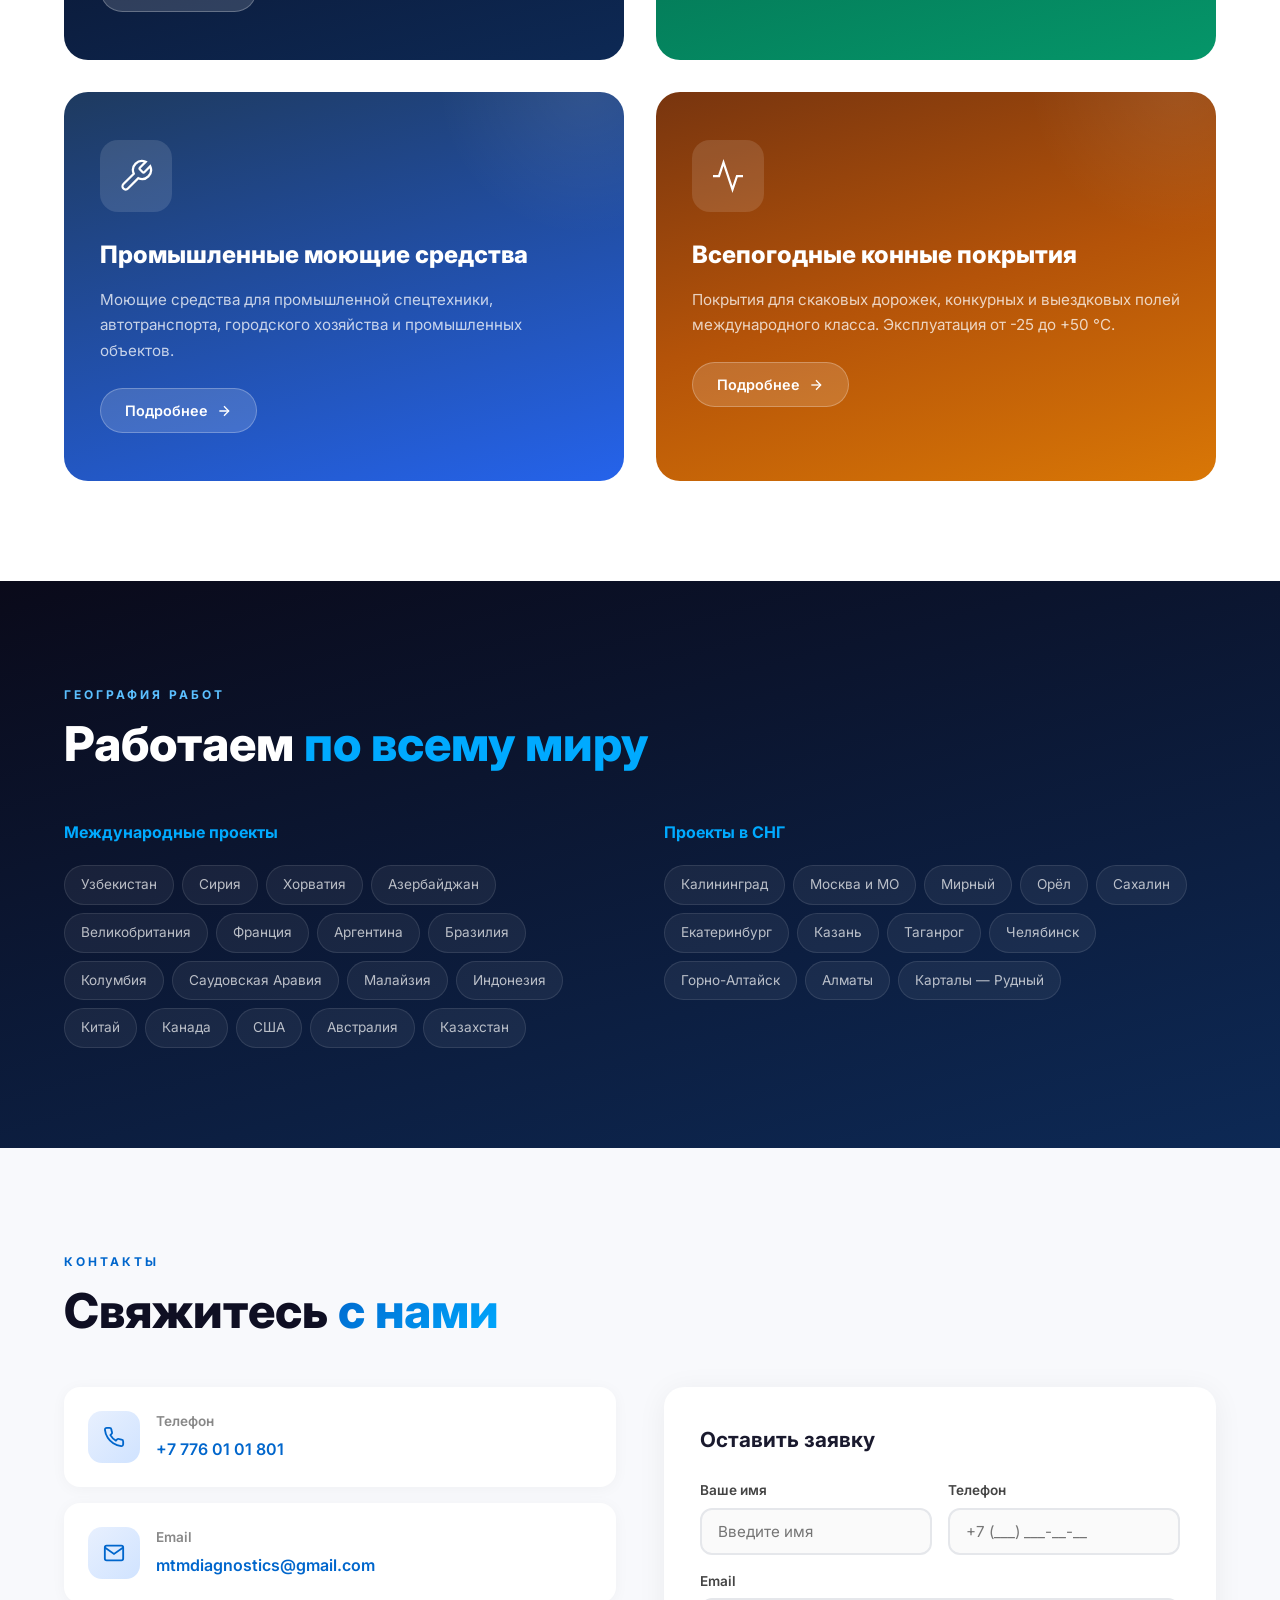
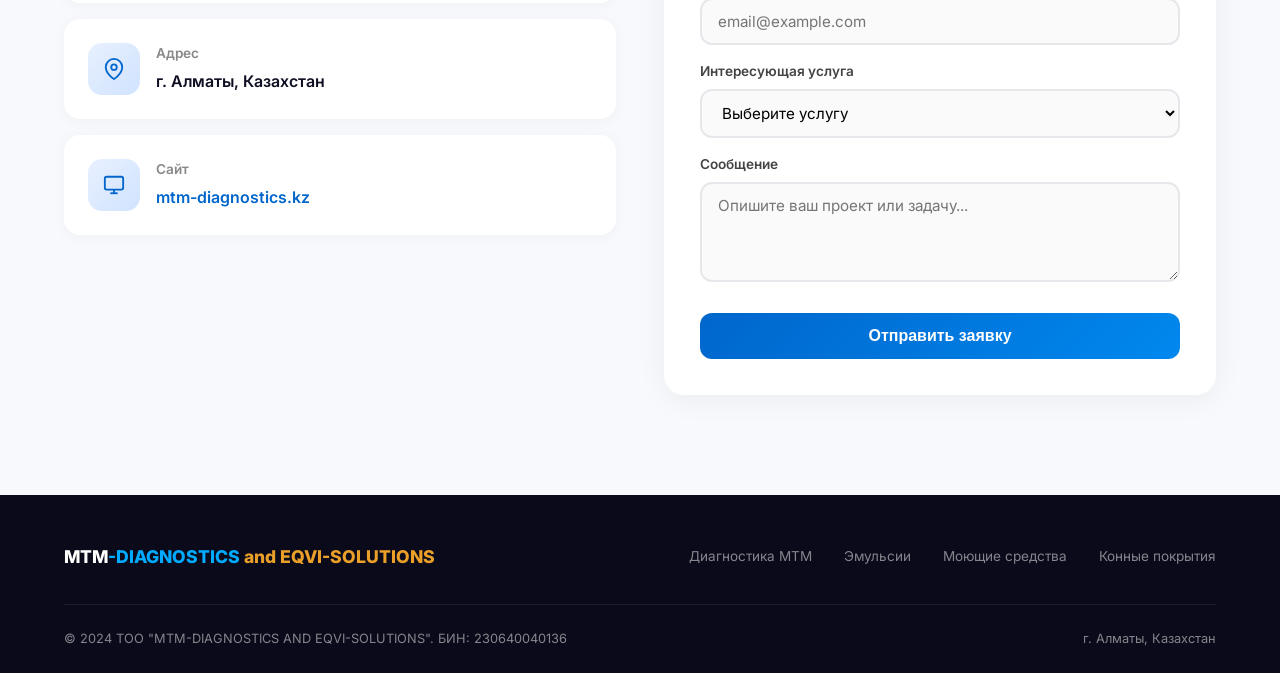
==== commit 728dbafc: "Полная мобильная адаптация + фото с парящими плашками — Импортированы 33 фото в папку photos/ с поня" ====
--- a/index.html
+++ b/index.html
@@ -4,7 +4,15 @@
     <meta charset="UTF-8">
     <meta name="viewport" content="width=device-width, initial-scale=1.0">
     <title>MTM-DIAGNOSTICS AND EQVI-SOLUTIONS — Диагностика и промышленная химия</title>
+    <meta name="description" content="ТОО «MTM-DIAGNOSTICS AND EQVI-SOLUTIONS», г. Алматы. Бесконтактная МТМ диагностика трубопроводов, мостов и фундаментов. Полимерно-восковые эмульсии, моющие средства, всепогодные конные покрытия ЭКВИПОЛТРЕК.">
+    <meta name="theme-color" content="#0066CC">
+    <meta property="og:title" content="MTM-DIAGNOSTICS AND EQVI-SOLUTIONS">
+    <meta property="og:description" content="Четыре направления — одна компания: МТМ-диагностика, эмульсии, моющие средства, конные покрытия. 44+ страны, 21 000+ км обследовано.">
+    <meta property="og:type" content="website">
+    <meta property="og:image" content="photos/pipeline-hero.jpg">
+    <link rel="icon" type="image/svg+xml" href="data:image/svg+xml,%3Csvg xmlns='http://www.w3.org/2000/svg' viewBox='0 0 32 32'%3E%3Crect width='32' height='32' rx='6' fill='%230066CC'/%3E%3Ctext x='16' y='22' font-family='Arial,sans-serif' font-size='14' font-weight='800' text-anchor='middle' fill='white'%3EM%3C/text%3E%3C/svg%3E">
     <link rel="preconnect" href="https://fonts.googleapis.com">
+    <link rel="preconnect" href="https://fonts.gstatic.com" crossorigin>
     <link href="https://fonts.googleapis.com/css2?family=Inter:wght@300;400;500;600;700;800;900&display=swap" rel="stylesheet">
     <link rel="stylesheet" href="style.css">
 </head>
@@ -40,20 +48,32 @@
 </div>
 
 <!-- HERO -->
-<section class="hero">
+<section class="hero hero-with-image">
+    <div class="hero-image-bg" style="background-image:url('photos/pipeline-hero.jpg');"></div>
     <div class="container hero-content">
-        <div class="hero-badge">Четыре направления — одна компания</div>
-        <h1><span style="white-space:nowrap;">Бесконтактная <span class="highlight">диагностика</span> и</span><br><span style="white-space:nowrap;">промышленная <span class="highlight">химия</span></span></h1>
-        <p>Метод магнитной томографии для трубопроводов, резервуаров, мостов и фундаментов. Высокоэффективные эмульсии по обеспыливанию и гидрофобизации, моющие средства для промышленности.</p>
-        <div class="hero-buttons">
-            <a href="diagnostics.html" class="btn btn-primary">
-                <svg width="18" height="18" viewBox="0 0 24 24" fill="none" stroke="currentColor" stroke-width="2"><circle cx="11" cy="11" r="8"/><path d="m21 21-4.3-4.3"/></svg>
-                Диагностика МТМ
-            </a>
-            <a href="emulsions.html" class="btn btn-outline" style="color:#fff;border-color:rgba(255,255,255,0.3);">
-                <svg width="18" height="18" viewBox="0 0 24 24" fill="none" stroke="currentColor" stroke-width="2"><path d="M12 2L2 7l10 5 10-5-10-5z"/><path d="M2 17l10 5 10-5"/><path d="M2 12l10 5 10-5"/></svg>
-                Продукция
-            </a>
+        <div class="hero-showcase">
+            <div class="hero-showcase-text">
+                <div class="hero-badge">Четыре направления — одна компания</div>
+                <h1><span style="white-space:nowrap;">Бесконтактная <span class="highlight">диагностика</span> и</span><br><span style="white-space:nowrap;">промышленная <span class="highlight">химия</span></span></h1>
+                <p>Метод магнитной томографии для трубопроводов, резервуаров, мостов и фундаментов. Высокоэффективные эмульсии по обеспыливанию и гидрофобизации, моющие средства для промышленности.</p>
+                <div class="hero-buttons">
+                    <a href="diagnostics.html" class="btn btn-primary">
+                        <svg width="18" height="18" viewBox="0 0 24 24" fill="none" stroke="currentColor" stroke-width="2"><circle cx="11" cy="11" r="8"/><path d="m21 21-4.3-4.3"/></svg>
+                        Диагностика МТМ
+                    </a>
+                    <a href="emulsions.html" class="btn btn-outline" style="color:#fff;border-color:rgba(255,255,255,0.3);">
+                        <svg width="18" height="18" viewBox="0 0 24 24" fill="none" stroke="currentColor" stroke-width="2"><path d="M12 2L2 7l10 5 10-5-10-5z"/><path d="M2 17l10 5 10-5"/><path d="M2 12l10 5 10-5"/></svg>
+                        Продукция
+                    </a>
+                </div>
+            </div>
+            <div class="hero-showcase-img">
+                <img src="photos/pipeline-hero.jpg" alt="Магистральный трубопровод" loading="eager">
+                <div class="img-plate">
+                    <span class="img-plate-dot"></span>
+                    <span>Магистральные сети — главный объект МТМ диагностики</span>
+                </div>
+            </div>
         </div>
         <div class="hero-stats">
             <div class="hero-stat">
@@ -71,6 +91,50 @@
             <div class="hero-stat">
                 <div class="hero-stat-value">>80<span>%</span></div>
                 <div class="hero-stat-label">POD вероятность выявления</div>
+            </div>
+        </div>
+    </div>
+</section>
+
+<!-- PHOTO STRIP -->
+<section class="photo-strip">
+    <div class="container">
+        <div class="fade-up" style="text-align:center; margin-bottom:32px;">
+            <span class="section-label">В деле</span>
+            <h2 class="section-title">Наши направления <span class="gradient-text">в одном кадре</span></h2>
+        </div>
+        <div class="photo-strip-grid fade-up">
+            <div class="photo-card tag-info">
+                <span class="photo-tag-corner">Диагностика</span>
+                <img src="photos/pipeline-supports.jpg" alt="Трубопровод на опорах" loading="lazy">
+                <div class="photo-plate">
+                    <h4>Магистральные трубопроводы</h4>
+                    <p>МТМ-сканирование без вскрытия</p>
+                </div>
+            </div>
+            <div class="photo-card" style="--accent:#10b981;">
+                <span class="photo-tag-corner" style="color:#065f46;">Эмульсии</span>
+                <img src="photos/leak-asphalt.jpg" alt="Асфальт" loading="lazy">
+                <div class="photo-plate">
+                    <h4>Гидрофобизация дорог</h4>
+                    <p>Защита асфальтобетона от воды</p>
+                </div>
+            </div>
+            <div class="photo-card" style="--accent:#2563eb;">
+                <span class="photo-tag-corner" style="color:#1d4ed8;">Моющие</span>
+                <img src="photos/team-work.jpg" alt="Рабочие на объекте" loading="lazy">
+                <div class="photo-plate">
+                    <h4>Промышленная мойка</h4>
+                    <p>Спецтехника, ж/д, промобъекты</p>
+                </div>
+            </div>
+            <div class="photo-card tag-equi">
+                <span class="photo-tag-corner">Конный спорт</span>
+                <img src="photos/equi-akbuzat.jpg" alt="Скаковая дорожка с лошадьми" loading="lazy">
+                <div class="photo-plate">
+                    <h4>ЭКВИПОЛТРЕК</h4>
+                    <p>Всепогодные конные покрытия</p>
+                </div>
             </div>
         </div>
     </div>
@@ -321,6 +385,11 @@
         </div>
     </div>
 </section>
+
+<!-- FLOATING CALL -->
+<a href="https://wa.me/77760101801" class="floating-call" aria-label="Написать в WhatsApp" target="_blank" rel="noopener">
+    <svg viewBox="0 0 24 24"><path d="M17.472 14.382c-.297-.149-1.758-.867-2.03-.967-.273-.099-.471-.148-.67.15-.197.297-.767.966-.94 1.164-.173.199-.347.223-.644.075-.297-.15-1.255-.463-2.39-1.475-.883-.788-1.48-1.761-1.653-2.059-.173-.297-.018-.458.13-.606.134-.133.298-.347.446-.52.149-.174.198-.298.297-.497.099-.198.05-.371-.025-.52-.075-.149-.669-1.612-.916-2.207-.242-.579-.487-.5-.669-.51-.173-.008-.371-.01-.57-.01-.198 0-.52.074-.792.372-.272.297-1.04 1.016-1.04 2.479 0 1.462 1.065 2.875 1.213 3.074.149.198 2.096 3.2 5.077 4.487.709.306 1.262.489 1.694.625.712.227 1.36.195 1.871.118.571-.085 1.758-.719 2.006-1.413.248-.694.248-1.289.173-1.413-.074-.124-.272-.198-.57-.347m-5.421 7.403h-.004a9.87 9.87 0 01-5.031-1.378l-.361-.214-3.741.982.998-3.648-.235-.374a9.86 9.86 0 01-1.51-5.26c.001-5.45 4.436-9.884 9.888-9.884 2.64 0 5.122 1.03 6.988 2.898a9.825 9.825 0 012.893 6.994c-.003 5.45-4.437 9.884-9.885 9.884m8.413-18.297A11.815 11.815 0 0012.05 0C5.495 0 .16 5.335.157 11.892c0 2.096.547 4.142 1.588 5.945L.057 24l6.305-1.654a11.882 11.882 0 005.683 1.448h.005c6.554 0 11.89-5.335 11.893-11.893a11.821 11.821 0 00-3.48-8.413z"/></svg>
+</a>
 
 <!-- FOOTER -->
 <footer class="footer">
--- a/style.css
+++ b/style.css
@@ -1064,33 +1064,576 @@
     border: none;
 }
 
+/* ===== PHOTO GALLERIES & FLOATING ===== */
+@keyframes float {
+    0%, 100% { transform: translateY(0px); }
+    50% { transform: translateY(-12px); }
+}
+@keyframes floatSlow {
+    0%, 100% { transform: translateY(0px) rotate(0deg); }
+    50% { transform: translateY(-8px) rotate(0.5deg); }
+}
+@keyframes floatReverse {
+    0%, 100% { transform: translateY(-6px); }
+    50% { transform: translateY(6px); }
+}
+
+/* Hero with image overlay */
+.hero-with-image {
+    position: relative;
+}
+.hero-image-bg {
+    position: absolute;
+    inset: 0;
+    z-index: 0;
+    opacity: 0.18;
+    background-size: cover;
+    background-position: center;
+    filter: saturate(1.1);
+}
+.hero-image-bg::after {
+    content: '';
+    position: absolute;
+    inset: 0;
+    background: linear-gradient(165deg, rgba(10,10,26,0.85) 0%, rgba(15,27,61,0.6) 50%, rgba(13,41,85,0.8) 100%);
+}
+
+/* Hero floating image (pipeline showcase) */
+.hero-showcase {
+    display: grid;
+    grid-template-columns: 1.1fr 0.9fr;
+    gap: 56px;
+    align-items: center;
+    width: 100%;
+}
+.hero-showcase-text { position: relative; z-index: 3; }
+.hero-showcase-img {
+    position: relative;
+    z-index: 2;
+    border-radius: 24px;
+    overflow: hidden;
+    box-shadow: 0 30px 80px rgba(0,0,0,0.55), 0 0 0 1px rgba(255,255,255,0.08);
+    animation: floatSlow 6s ease-in-out infinite;
+}
+.hero-showcase-img img {
+    width: 100%;
+    height: 100%;
+    object-fit: cover;
+    display: block;
+}
+.hero-showcase-img::before {
+    content: '';
+    position: absolute;
+    inset: 0;
+    background: linear-gradient(180deg, transparent 50%, rgba(10,10,26,0.4) 100%);
+    z-index: 2;
+    pointer-events: none;
+}
+.hero-showcase-img .img-plate {
+    position: absolute;
+    bottom: 16px;
+    left: 16px;
+    right: 16px;
+    z-index: 3;
+    background: rgba(10,10,26,0.7);
+    backdrop-filter: blur(14px);
+    border: 1px solid rgba(255,255,255,0.1);
+    border-radius: 14px;
+    padding: 12px 16px;
+    color: #fff;
+    font-size: 0.82rem;
+    font-weight: 500;
+    display: flex;
+    align-items: center;
+    gap: 10px;
+}
+.hero-showcase-img .img-plate-dot {
+    width: 8px;
+    height: 8px;
+    border-radius: 50%;
+    background: #00AAFF;
+    box-shadow: 0 0 8px #00AAFF;
+    animation: pulse 2s infinite;
+    flex-shrink: 0;
+}
+
+/* Photo card (floating with caption plate) */
+.photo-card {
+    position: relative;
+    border-radius: 20px;
+    overflow: hidden;
+    aspect-ratio: 4 / 3;
+    box-shadow: 0 12px 40px rgba(0,0,0,0.12);
+    transition: all 0.5s cubic-bezier(0.4, 0, 0.2, 1);
+    background: #f0f0f0;
+}
+.photo-card:hover {
+    transform: translateY(-10px) scale(1.02);
+    box-shadow: 0 24px 60px rgba(0,0,0,0.25);
+}
+.photo-card img {
+    width: 100%;
+    height: 100%;
+    object-fit: cover;
+    display: block;
+    transition: transform 0.7s ease;
+}
+.photo-card:hover img { transform: scale(1.08); }
+.photo-card::after {
+    content: '';
+    position: absolute;
+    inset: 0;
+    background: linear-gradient(180deg, transparent 40%, rgba(0,0,0,0.85) 100%);
+    pointer-events: none;
+    transition: opacity 0.3s;
+}
+.photo-card .photo-plate {
+    position: absolute;
+    bottom: 16px;
+    left: 16px;
+    right: 16px;
+    z-index: 3;
+    color: #fff;
+}
+.photo-card .photo-plate h4 {
+    font-size: 1.05rem;
+    font-weight: 700;
+    margin-bottom: 4px;
+    line-height: 1.3;
+}
+.photo-card .photo-plate p {
+    font-size: 0.82rem;
+    opacity: 0.85;
+    line-height: 1.4;
+}
+.photo-card .photo-tag-corner {
+    position: absolute;
+    top: 16px;
+    left: 16px;
+    z-index: 3;
+    padding: 6px 12px;
+    background: rgba(255,255,255,0.92);
+    backdrop-filter: blur(10px);
+    border-radius: 50px;
+    font-size: 0.7rem;
+    font-weight: 700;
+    text-transform: uppercase;
+    letter-spacing: 0.8px;
+    color: #0066CC;
+}
+
+/* Photo card variants */
+.photo-card.tag-warning .photo-tag-corner { color: #b91c1c; }
+.photo-card.tag-info .photo-tag-corner { color: #0066CC; }
+.photo-card.tag-equi .photo-tag-corner { color: #b45309; }
+
+/* Consequences gallery — accidents */
+.consequences-section {
+    background: linear-gradient(180deg, #fff 0%, #fef2f2 100%);
+}
+.consequences-intro {
+    max-width: 720px;
+    margin-bottom: 48px;
+}
+.consequences-intro p {
+    color: #555;
+    line-height: 1.8;
+    margin-top: 12px;
+}
+.consequences-grid {
+    display: grid;
+    grid-template-columns: repeat(3, 1fr);
+    gap: 20px;
+    margin-top: 32px;
+}
+.consequences-grid .photo-card {
+    aspect-ratio: 1 / 1;
+}
+.consequences-grid .photo-card:nth-child(odd) { animation: float 7s ease-in-out infinite; }
+.consequences-grid .photo-card:nth-child(even) { animation: floatReverse 8s ease-in-out infinite; }
+
+/* Tech showcase — schemes & equipment */
+.tech-showcase {
+    background: #f8f9fc;
+}
+.tech-grid {
+    display: grid;
+    grid-template-columns: 1.4fr 1fr;
+    gap: 40px;
+    margin-top: 48px;
+    align-items: center;
+}
+.tech-main-img {
+    position: relative;
+    border-radius: 24px;
+    overflow: hidden;
+    box-shadow: 0 16px 50px rgba(0,102,204,0.15);
+    background: #fff;
+    padding: 24px;
+    border: 1px solid rgba(0,102,204,0.08);
+    animation: floatSlow 7s ease-in-out infinite;
+}
+.tech-main-img img {
+    width: 100%;
+    border-radius: 16px;
+    display: block;
+}
+.tech-side {
+    display: flex;
+    flex-direction: column;
+    gap: 20px;
+}
+.tech-side-card {
+    background: #fff;
+    border-radius: 18px;
+    padding: 20px;
+    border: 1px solid rgba(0,102,204,0.08);
+    display: flex;
+    gap: 16px;
+    align-items: center;
+    box-shadow: 0 6px 24px rgba(0,0,0,0.04);
+    transition: all 0.3s;
+}
+.tech-side-card:hover {
+    transform: translateX(6px);
+    box-shadow: 0 12px 32px rgba(0,102,204,0.12);
+    border-color: rgba(0,102,204,0.2);
+}
+.tech-side-card img {
+    width: 110px;
+    height: 90px;
+    object-fit: cover;
+    border-radius: 12px;
+    flex-shrink: 0;
+}
+.tech-side-card h4 {
+    font-size: 0.95rem;
+    font-weight: 700;
+    margin-bottom: 4px;
+    color: #0f0f23;
+}
+.tech-side-card p {
+    font-size: 0.8rem;
+    color: #666;
+    line-height: 1.5;
+}
+
+/* Object cards with image (diagnostic objects) */
+.diag-card-with-img {
+    padding: 0;
+    overflow: hidden;
+    display: flex;
+    flex-direction: column;
+}
+.diag-card-img {
+    width: 100%;
+    height: 180px;
+    overflow: hidden;
+    position: relative;
+}
+.diag-card-img img {
+    width: 100%;
+    height: 100%;
+    object-fit: cover;
+    transition: transform 0.6s ease;
+}
+.diag-card-with-img:hover .diag-card-img img { transform: scale(1.08); }
+.diag-card-img::after {
+    content: '';
+    position: absolute;
+    inset: 0;
+    background: linear-gradient(180deg, transparent 60%, rgba(0,0,0,0.3) 100%);
+}
+.diag-card-content { padding: 28px 28px 32px; flex: 1; display: flex; flex-direction: column; }
+
+/* Equestrian gallery */
+.equi-gallery-grid {
+    display: grid;
+    grid-template-columns: repeat(2, 1fr);
+    gap: 24px;
+    margin-top: 32px;
+}
+.equi-gallery-grid .photo-card {
+    aspect-ratio: 16 / 10;
+}
+.equi-gallery-grid .photo-card .photo-tag-corner { color: #b45309; }
+.equi-gallery-grid .photo-card:nth-child(odd) { animation: float 8s ease-in-out infinite; }
+.equi-gallery-grid .photo-card:nth-child(even) { animation: floatReverse 9s ease-in-out infinite; }
+
+.equi-feature-row {
+    display: grid;
+    grid-template-columns: 1fr 1fr;
+    gap: 48px;
+    align-items: center;
+    margin-top: 64px;
+}
+.equi-feature-row-reverse .equi-feature-img { order: 2; }
+.equi-feature-row-reverse .equi-feature-text { order: 1; }
+.equi-feature-img {
+    position: relative;
+    border-radius: 24px;
+    overflow: hidden;
+    box-shadow: 0 20px 60px rgba(180,83,9,0.18);
+    aspect-ratio: 4 / 3;
+    animation: floatSlow 7s ease-in-out infinite;
+}
+.equi-feature-img img {
+    width: 100%;
+    height: 100%;
+    object-fit: cover;
+}
+.equi-feature-img .corner-plate {
+    position: absolute;
+    bottom: 20px;
+    left: 20px;
+    background: rgba(180,83,9,0.94);
+    color: #fff;
+    padding: 12px 18px;
+    border-radius: 12px;
+    backdrop-filter: blur(10px);
+    font-size: 0.85rem;
+    font-weight: 600;
+}
+.equi-feature-text h3 {
+    font-size: clamp(1.4rem, 2.5vw, 1.9rem);
+    font-weight: 800;
+    color: #0f0f23;
+    margin-bottom: 16px;
+    line-height: 1.2;
+}
+.equi-feature-text p {
+    color: #555;
+    line-height: 1.8;
+    font-size: 1rem;
+    margin-bottom: 14px;
+}
+
+/* Floating photo strip on index */
+.photo-strip {
+    background: #fff;
+    padding: 80px 0;
+    overflow: hidden;
+}
+.photo-strip-grid {
+    display: grid;
+    grid-template-columns: repeat(4, 1fr);
+    gap: 16px;
+}
+.photo-strip-grid .photo-card {
+    aspect-ratio: 3 / 4;
+    border-radius: 18px;
+}
+.photo-strip-grid .photo-card:nth-child(1) { animation: float 6s ease-in-out infinite; }
+.photo-strip-grid .photo-card:nth-child(2) { animation: floatReverse 7s ease-in-out infinite; transform: translateY(20px); }
+.photo-strip-grid .photo-card:nth-child(3) { animation: float 8s ease-in-out infinite; }
+.photo-strip-grid .photo-card:nth-child(4) { animation: floatReverse 7.5s ease-in-out infinite; transform: translateY(20px); }
+
+/* Diagnostics page hero with image */
+.page-hero-with-img {
+    position: relative;
+}
+.page-hero-img-bg {
+    position: absolute;
+    inset: 0;
+    z-index: 0;
+    background-size: cover;
+    background-position: center;
+    opacity: 0.25;
+}
+.page-hero-img-bg::after {
+    content: '';
+    position: absolute;
+    inset: 0;
+    background: linear-gradient(165deg, rgba(10,10,26,0.85) 0%, rgba(15,27,61,0.7) 60%, rgba(13,41,85,0.85) 100%);
+}
+.page-hero-with-img .container { position: relative; z-index: 2; }
+
+/* Equi page hero with image */
+.equi-hero-img-bg::after {
+    background: linear-gradient(165deg, rgba(45,24,16,0.88) 0%, rgba(120,53,15,0.72) 50%, rgba(180,83,9,0.85) 100%);
+}
+
 /* ===== RESPONSIVE ===== */
+@media (max-width: 1100px) {
+    .hero-showcase { grid-template-columns: 1fr; gap: 40px; }
+    .hero-showcase-img { max-width: 560px; margin: 0 auto; }
+    .tech-grid { grid-template-columns: 1fr; gap: 32px; }
+    .equi-feature-row { grid-template-columns: 1fr; gap: 32px; }
+}
 @media (max-width: 1024px) {
+    .container { padding: 0 20px; }
+    .section { padding: 80px 0; }
     .hero-stats { grid-template-columns: repeat(2, 1fr); gap: 24px; }
     .diag-cards { grid-template-columns: repeat(2, 1fr); }
     .about-grid { grid-template-columns: 1fr; gap: 40px; }
     .adv-grid { grid-template-columns: 1fr; }
     .directions-grid { grid-template-columns: 1fr; }
-}
-@media (max-width: 768px) {
-    .section { padding: 64px 0; }
+    .consequences-grid { grid-template-columns: repeat(2, 1fr); }
+    .equi-gallery-grid { grid-template-columns: repeat(2, 1fr); }
+    .photo-strip-grid { grid-template-columns: repeat(2, 1fr); gap: 20px; }
+    .photo-strip-grid .photo-card { aspect-ratio: 4 / 3; }
+}
+@media (max-width: 820px) {
     .nav-links, .nav-cta { display: none; }
     .nav-burger { display: flex; }
-    .hero-stats { grid-template-columns: repeat(2, 1fr); }
-    .diag-cards { grid-template-columns: 1fr; }
-    .equip-grid { grid-template-columns: repeat(2, 1fr); }
-    .products-grid { grid-template-columns: 1fr; }
-    .geo-grid { grid-template-columns: 1fr; }
-    .contacts-grid { grid-template-columns: 1fr; }
+    .navbar { padding: 12px 0; }
+    .navbar.scrolled, .navbar.navbar-light { padding: 8px 0; }
+    .nav-logo { font-size: 0.85rem; }
+    .nav-logo span { display: inline; }
+}
+@media (max-width: 768px) {
+    html { font-size: 15px; }
+    .container { padding: 0 16px; }
+    .section { padding: 56px 0; }
+    .section-title { font-size: clamp(1.6rem, 6vw, 2.2rem); }
+    .section-subtitle { font-size: 1rem; }
+    .section-label { font-size: 0.7rem; letter-spacing: 2px; }
+
+    /* Hero */
+    .hero { min-height: auto; }
+    .hero-content { padding: 100px 0 60px; }
+    .hero h1 { font-size: clamp(1.9rem, 7vw, 2.6rem); margin-bottom: 18px; }
+    .hero p { font-size: 1rem; margin-bottom: 28px; }
+    .hero-buttons { gap: 12px; margin-bottom: 40px; }
+    .hero-buttons .btn { padding: 12px 22px; font-size: 0.88rem; flex: 1; min-width: 140px; justify-content: center; }
+    .hero-stats { grid-template-columns: repeat(2, 1fr); padding-top: 32px; gap: 20px; }
+    .hero-stat-value { font-size: 1.6rem; }
+    .hero-stat-label { font-size: 0.72rem; }
+
+    /* Page hero */
+    .page-hero { padding: 120px 0 60px; }
+    .page-hero h1 { font-size: clamp(1.7rem, 6.5vw, 2.4rem); }
+    .page-hero p { font-size: 1rem; }
+
+    /* Cards */
+    .diag-cards { grid-template-columns: 1fr; gap: 16px; }
+    .equip-grid { grid-template-columns: repeat(2, 1fr); gap: 16px; }
+    .products-grid { grid-template-columns: 1fr; gap: 16px; }
+    .product-card { padding: 22px; }
+    .geo-grid { grid-template-columns: 1fr; gap: 32px; }
+    .contacts-grid { grid-template-columns: 1fr; gap: 32px; }
     .form-row { grid-template-columns: 1fr; }
-    .advantages { padding: 40px 24px; }
-    .footer-top { flex-direction: column; gap: 24px; }
-    .footer-bottom { flex-direction: column; gap: 8px; }
-    .cta-box { padding: 48px 24px; }
+    .contact-form { padding: 24px; }
+    .advantages { padding: 36px 22px; border-radius: 18px; }
+    .advantages h3 { font-size: 1.4rem; margin-bottom: 28px; }
+    .footer { padding: 36px 0 20px; }
+    .footer-top { flex-direction: column; gap: 24px; align-items: flex-start; }
+    .footer-links { flex-wrap: wrap; gap: 16px 20px; }
+    .footer-bottom { flex-direction: column; gap: 8px; align-items: flex-start; text-align: left; }
+    .cta-box { padding: 40px 22px; border-radius: 18px; }
+    .cta-box h2 { font-size: 1.6rem; }
+    .cta-box p { font-size: 0.95rem; }
+    .cta-buttons { flex-direction: column; gap: 12px; }
+    .cta-buttons .btn { width: 100%; justify-content: center; }
     .sub-directions { grid-template-columns: 1fr; }
+    .direction-card { padding: 32px 24px; }
+    .direction-card h3 { font-size: 1.25rem; }
+    .direction-card p { font-size: 0.9rem; }
+
+    /* Photo galleries on mobile */
+    .consequences-grid { grid-template-columns: repeat(2, 1fr); gap: 12px; }
+    .consequences-grid .photo-card .photo-plate h4 { font-size: 0.88rem; }
+    .consequences-grid .photo-card .photo-plate p { font-size: 0.7rem; }
+    .equi-gallery-grid { grid-template-columns: 1fr; gap: 16px; }
+    .photo-strip { padding: 56px 0; }
+    .photo-strip-grid { grid-template-columns: repeat(2, 1fr); gap: 12px; }
+    .photo-strip-grid .photo-card { aspect-ratio: 1 / 1; transform: none !important; }
+    .tech-side-card img { width: 80px; height: 70px; }
+    .tech-side-card { padding: 14px; gap: 12px; }
+    .equi-feature-img { aspect-ratio: 3 / 2; }
+    .equi-feature-row-reverse .equi-feature-img { order: 1; }
+    .equi-feature-row-reverse .equi-feature-text { order: 2; }
+    .hero-showcase-img .img-plate { font-size: 0.75rem; padding: 10px 12px; }
+
+    /* Disable some animations on mobile to reduce jank */
+    .hero-showcase-img,
+    .tech-main-img,
+    .equi-feature-img,
+    .consequences-grid .photo-card,
+    .equi-gallery-grid .photo-card { animation: none; }
+
+    /* Mobile menu */
+    .mobile-menu { gap: 18px; }
+    .mobile-menu a { font-size: 1.15rem; }
 }
 @media (max-width: 480px) {
-    .hero-stats { grid-template-columns: 1fr 1fr; gap: 16px; }
+    .hero-stats { grid-template-columns: 1fr 1fr; gap: 14px; padding-top: 24px; }
+    .hero-stat-value { font-size: 1.4rem; }
     .equip-grid { grid-template-columns: 1fr; }
     .about-features { grid-template-columns: 1fr; }
-}
+    .nav-logo { font-size: 0.78rem; }
+    .nav-logo span:first-of-type { display: none; }
+    .nav-burger { padding: 6px; }
+    .hero-content { padding: 90px 0 50px; }
+    .hero-buttons { flex-direction: column; }
+    .hero-buttons .btn { width: 100%; }
+    .hero-badge { font-size: 0.72rem; padding: 6px 14px; margin-bottom: 18px; }
+    .consequences-grid { grid-template-columns: 1fr; }
+    .photo-card { aspect-ratio: 16 / 11; }
+    .photo-strip-grid { grid-template-columns: 1fr; }
+    .photo-strip-grid .photo-card { aspect-ratio: 16 / 10; }
+    .contact-info-card { padding: 18px; gap: 12px; }
+    .contact-icon { width: 44px; height: 44px; }
+    .form-group input,
+    .form-group textarea,
+    .form-group select { padding: 11px 14px; font-size: 0.95rem; }
+    .footer-logo { font-size: 0.95rem; }
+    .footer-links a { font-size: 0.8rem; }
+    .geo-chip { font-size: 0.78rem; padding: 7px 13px; }
+    .hero-showcase-img .img-plate { bottom: 10px; left: 10px; right: 10px; padding: 8px 12px; }
+}
+@media (max-width: 360px) {
+    html { font-size: 14px; }
+    .container { padding: 0 14px; }
+    .nav-cta { display: none !important; }
+    .footer-bottom span { font-size: 0.72rem; }
+}
+
+/* Reduced motion */
+@media (prefers-reduced-motion: reduce) {
+    *, *::before, *::after {
+        animation-duration: 0.01ms !important;
+        animation-iteration-count: 1 !important;
+        transition-duration: 0.01ms !important;
+    }
+}
+
+/* ===== FLOATING CALL BUTTON ===== */
+.floating-call {
+    position: fixed;
+    bottom: 22px;
+    right: 22px;
+    width: 60px;
+    height: 60px;
+    border-radius: 50%;
+    background: linear-gradient(135deg, #25d366 0%, #128c7e 100%);
+    box-shadow: 0 8px 24px rgba(37,211,102,0.4), 0 0 0 0 rgba(37,211,102,0.7);
+    display: flex;
+    align-items: center;
+    justify-content: center;
+    z-index: 998;
+    color: #fff;
+    transition: transform 0.3s;
+    animation: callPulse 2.5s infinite;
+}
+.floating-call:hover { transform: scale(1.1); }
+.floating-call svg { width: 28px; height: 28px; fill: #fff; }
+@keyframes callPulse {
+    0% { box-shadow: 0 8px 24px rgba(37,211,102,0.4), 0 0 0 0 rgba(37,211,102,0.5); }
+    70% { box-shadow: 0 8px 24px rgba(37,211,102,0.4), 0 0 0 18px rgba(37,211,102,0); }
+    100% { box-shadow: 0 8px 24px rgba(37,211,102,0.4), 0 0 0 0 rgba(37,211,102,0); }
+}
+@media (max-width: 480px) {
+    .floating-call { width: 52px; height: 52px; bottom: 16px; right: 16px; }
+    .floating-call svg { width: 24px; height: 24px; }
+}
+
+/* ===== ACCESSIBILITY ===== */
+:focus-visible {
+    outline: 3px solid #00AAFF;
+    outline-offset: 2px;
+    border-radius: 4px;
+}
+button, a {
+    -webkit-tap-highlight-color: rgba(0,170,255,0.2);
+}
